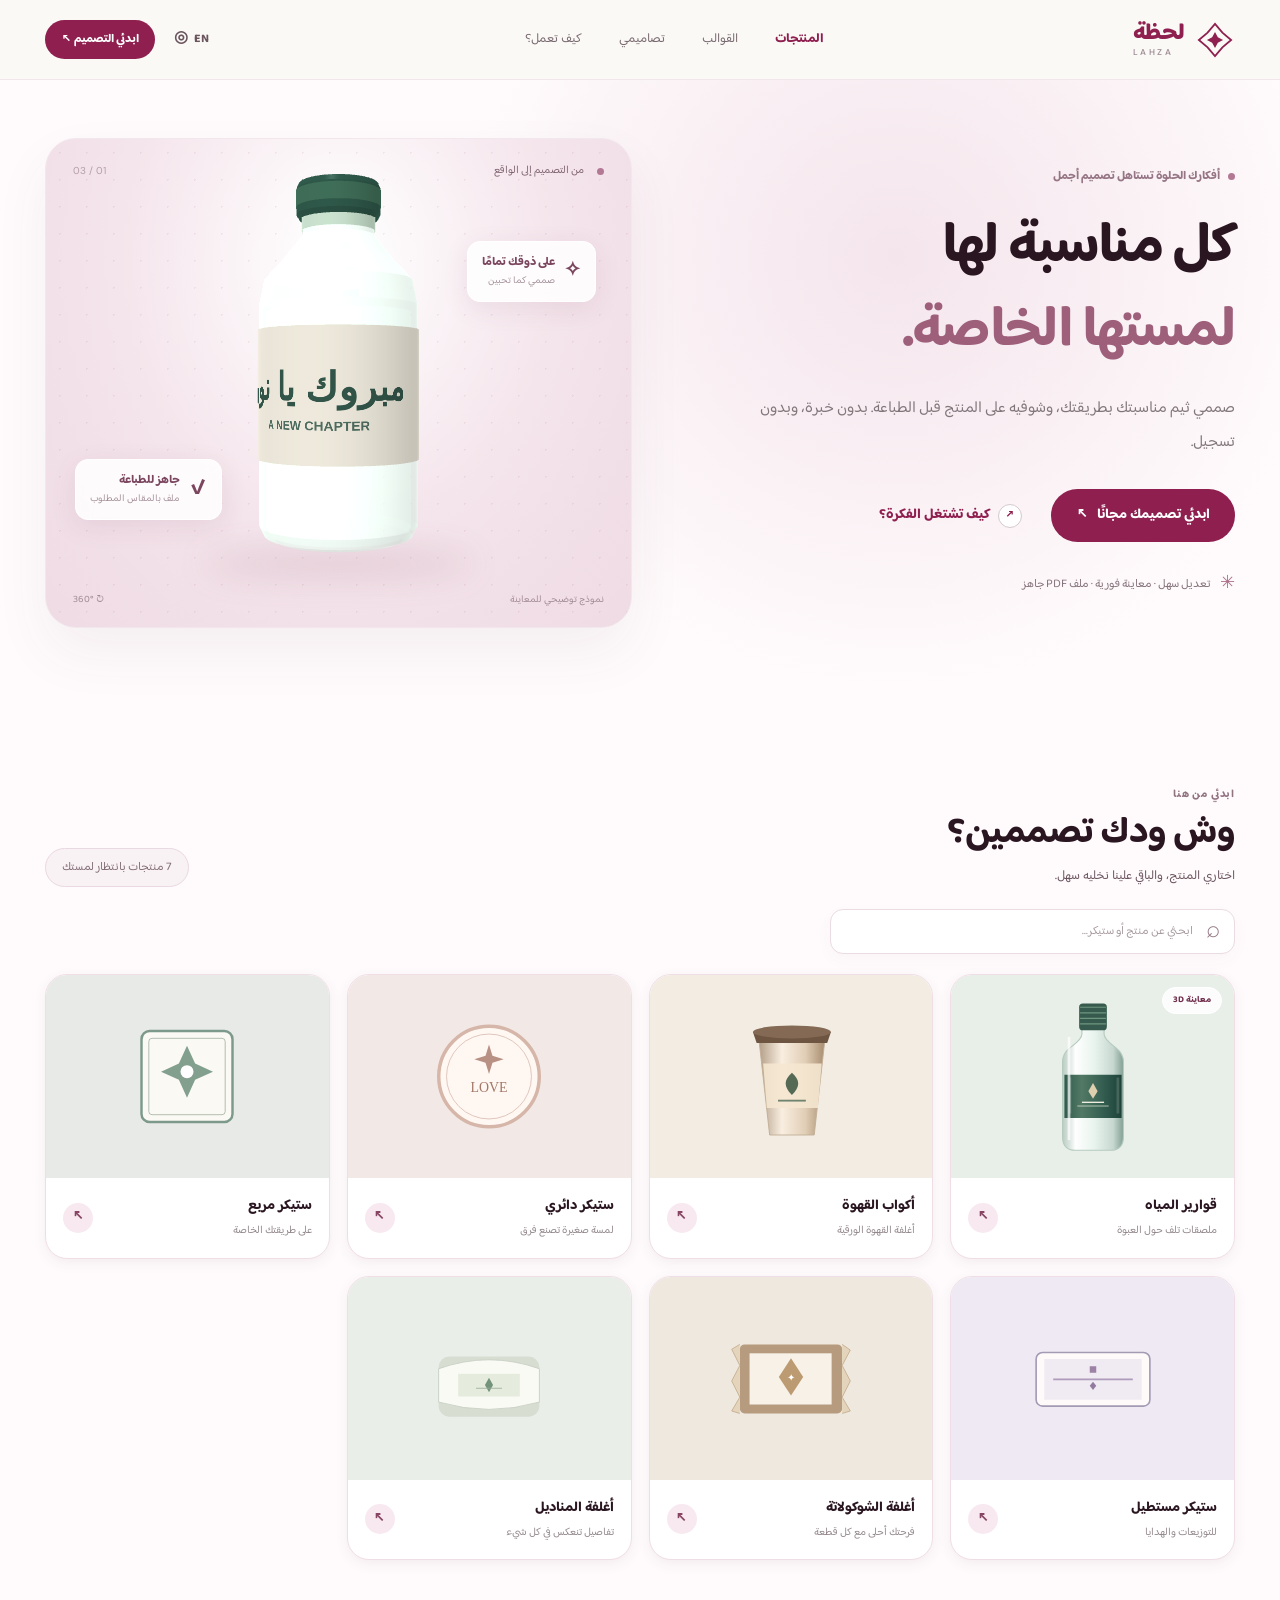
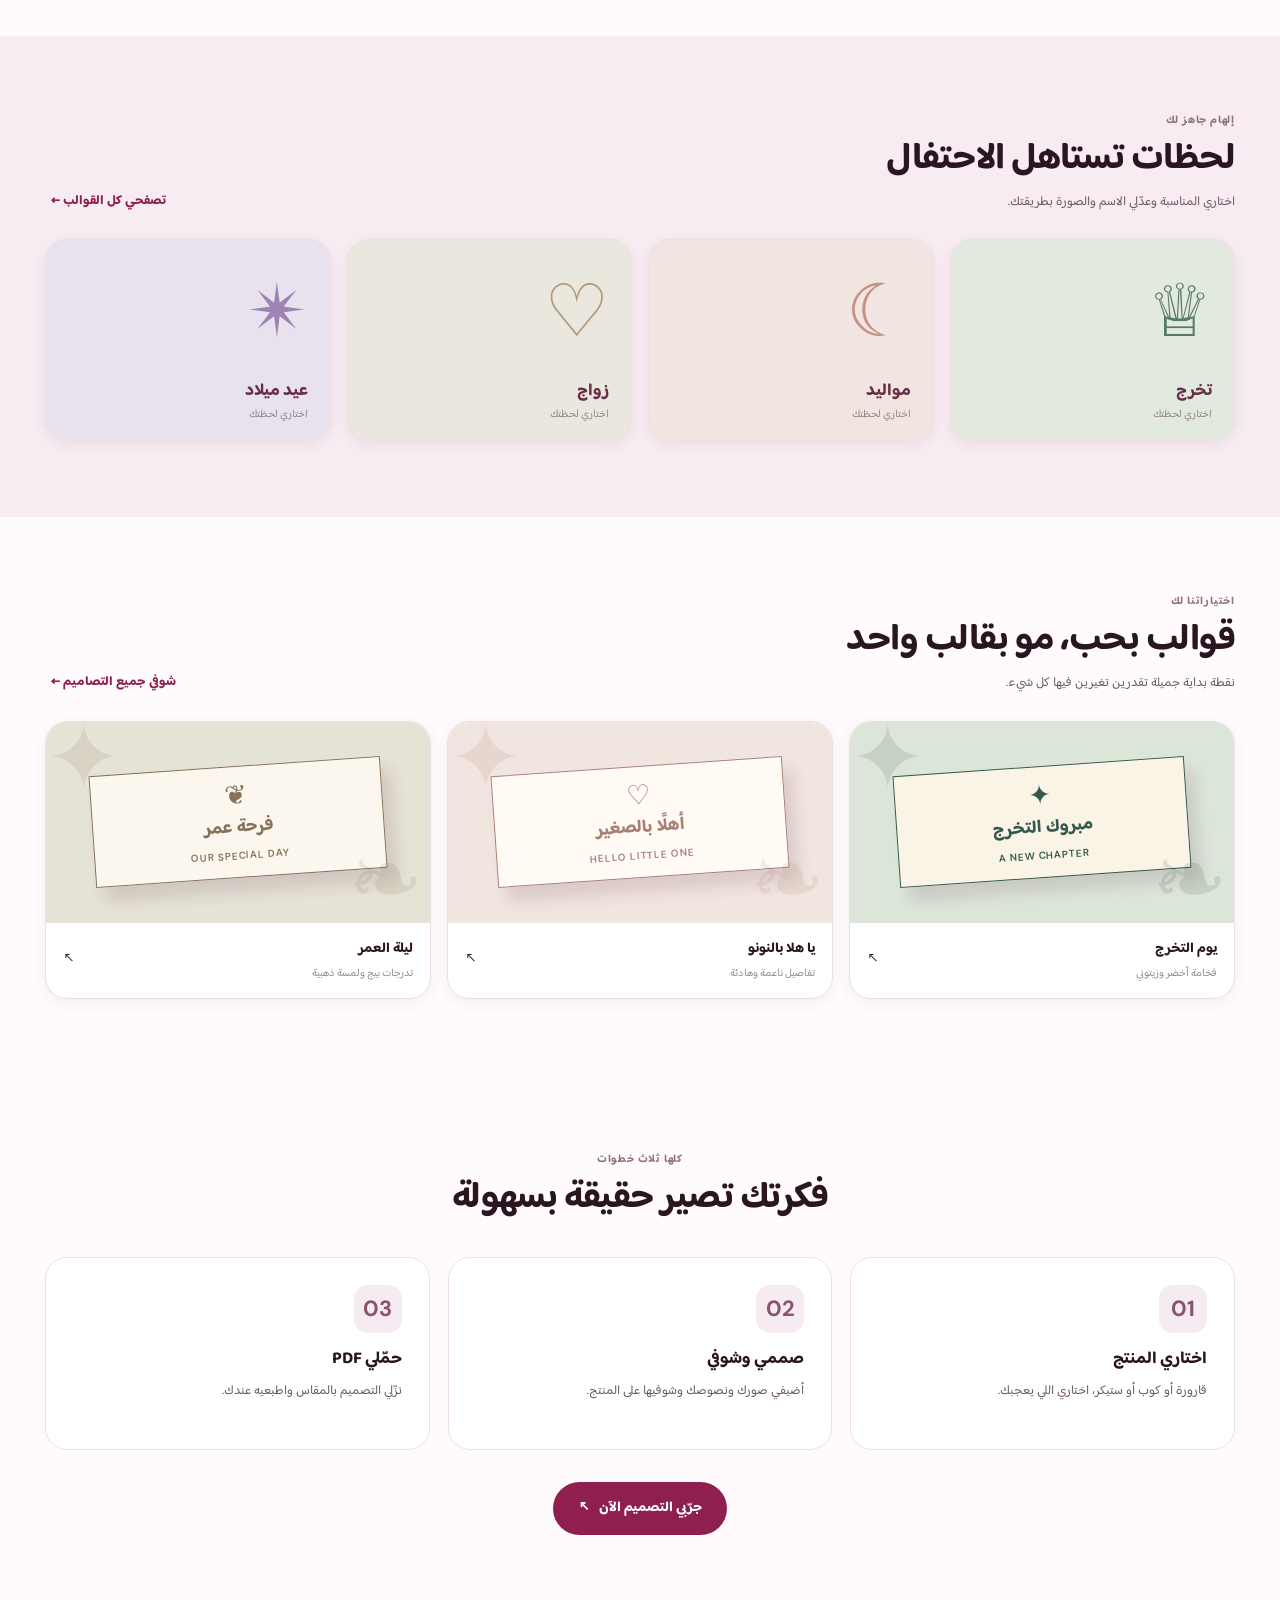
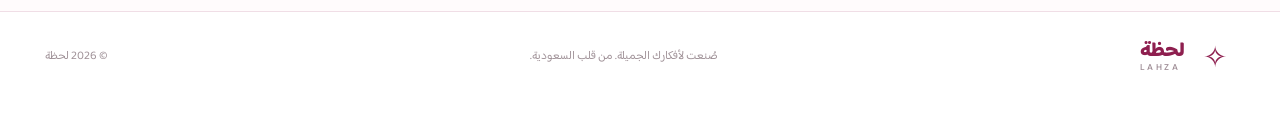
==== studio/index.html @ 0be0fd5c "feat(lahza): rename to لحظة and add the design studio - The sales trial is now named لحظة; choices s" ====
<!DOCTYPE html>
<html dir="rtl" lang="ar"><head><meta charset="utf-8"/><meta content="width=device-width, initial-scale=1, viewport-fit=cover" name="viewport"/><meta content="#FFFBFC" name="theme-color"/><meta content="yes" name="apple-mobile-web-app-capable"/><meta content="default" name="apple-mobile-web-app-status-bar-style"/><meta content="yes" name="mobile-web-app-capable"/><meta content="لحظة — صممي ثيم مناسبتك، شوفيه على المنتج، ووزّعي نسخه على ورق الطباعة." name="description"/><title>استوديو لحظة</title><link href="./favicon.svg" rel="icon" type="image/svg+xml"/><link href="./styles.css" rel="stylesheet"/><link href="./enhancements.css" rel="stylesheet"/><link href="./theme.css" rel="stylesheet"/><link href="./customize.css" rel="stylesheet"/></head><body>
<div aria-live="polite" class="toast" id="toast" role="status"></div>
<div class="site-shell" id="siteShell"><header class="site-header"><div class="container header-inner">
<button class="brand brand-button" data-go="home"><span class="brand-symbol"><svg fill="none" viewbox="0 0 40 40"><path d="M20 3 27.8 12.2 37 20l-9.2 7.8L20 37l-7.8-9.2L3 20l9.2-7.8L20 3Z" stroke="currentColor" stroke-width="1.9"></path><path d="M20 11.5 23 17 28.5 20 23 23 20 28.5 17 23 11.5 20 17 17 20 11.5Z" fill="currentColor"></path></svg></span><span class="brand-name">لحظة<small>LAHZA</small></span></button>
<nav aria-label="التنقل" class="main-nav"><button class="nav-item active" data-i18n="navProducts" data-scroll="products">المنتجات</button><button class="nav-item" data-i18n="navTemplates" data-scroll="templates">القوالب</button><button class="nav-item" data-go="projects" data-i18n="navProjects">تصاميمي</button><button class="nav-item" data-i18n="navHow" data-scroll="how">كيف تعمل؟</button></nav>
<div class="header-actions"><button class="language-button" id="languageBtn">EN <span class="language-circle">◎</span></button><button class="button button-primary button-sm" data-i18n="startDesign" data-start="water">ابدئي التصميم ↖</button></div></div></header>
<main><section id="homeView"><div class="hero-wrap"><div class="container hero-grid"><div class="hero-copy"><div class="eyebrow"><span class="eyebrow-dot"></span><span data-i18n="heroEyebrow">أفكارك الحلوة تستاهل تصميم أجمل</span></div><h1 data-i18n="heroTitle">كل مناسبة لها<br/><em>لمستها الخاصة.</em></h1><p data-i18n="heroDescription">صممي ثيم مناسبتك بطريقتك، وشوفيه على المنتج قبل الطباعة. بدون خبرة، وبدون تسجيل.</p><div class="hero-actions"><button class="button button-primary button-lg" data-start="water"><span data-i18n="heroCTA">ابدئي تصميمك مجانًا</span> ↖</button><button class="button button-quiet" data-scroll="how"><span class="play-circle">↗</span><span data-i18n="heroSecondary">كيف تشتغل الفكرة؟</span></button></div><div class="hero-trust"><span class="trust-mark">✳</span><span data-i18n="heroTrust">تعديل سهل · معاينة فورية · ملف PDF جاهز</span></div></div><div class="hero-showcase"><div class="hero-showcase-top"><span class="showcase-dot"></span><span data-i18n="heroMockup">من التصميم إلى الواقع</span><span class="showcase-mini">01 / 03</span></div><img alt="قارورة مياه عليها تصميم تخرج" class="hero-fallback" loading="eager" src="./assets/bottle-fallback.svg"/><canvas aria-label="قارورة مياه ثلاثية الأبعاد" height="680" id="heroBottleCanvas" width="620"></canvas><div class="floating-note note-top"><span class="note-icon">✧</span><span data-i18n="heroNote1">على ذوقك تمامًا<small>صممي كما تحبين</small></span></div><div class="floating-note note-bottom"><span class="note-check">✓</span><span data-i18n="heroNote2">جاهز للطباعة<small>ملف بالمقاس المطلوب</small></span></div><div class="hero-showcase-bottom"><span data-i18n="heroPreviewDisclaimer">نموذج توضيحي للمعاينة</span><span>↻ 360°</span></div></div></div></div>
<section class="section container" id="products"><div class="section-heading"><div><div class="section-kicker" data-i18n="sectionProductsKick">ابدئي من هنا</div><h2 data-i18n="sectionProducts">وش ودك تصممين؟</h2><p data-i18n="sectionProductsText">اختاري المنتج، والباقي علينا نخليه سهل.</p></div><span class="section-count" data-i18n="countProducts">7 منتجات بانتظار لمستك</span></div><label class="product-search"><span aria-hidden="true">⌕</span><input aria-label="البحث في المنتجات" autocomplete="off" id="productSearch" placeholder="ابحثي عن منتج أو ستيكر..." type="search"/></label><div class="product-grid" id="productsGrid"></div></section>
<section class="section section-soft"><div class="container"><div class="section-heading"><div><div class="section-kicker" data-i18n="sectionTemplatesKick">إلهام جاهز لك</div><h2 data-i18n="sectionTemplates">لحظات تستاهل الاحتفال</h2><p data-i18n="sectionTemplatesText">اختاري المناسبة وعدّلي الاسم والصورة بطريقتك.</p></div><button class="text-link" data-go="templates" data-i18n="seeTemplates">تصفحي كل القوالب ←</button></div><div class="occasion-grid" id="occasionGrid"></div></div></section>
<section class="section container" id="templates"><div class="section-heading"><div><div class="section-kicker" data-i18n="templatesKicker">اختياراتنا لك</div><h2 data-i18n="templatesHeading">قوالب بحب، مو بقالب واحد</h2><p data-i18n="templatesSub">نقطة بداية جميلة تقدرين تغيرين فيها كل شيء.</p></div><button class="text-link" data-go="templates" data-i18n="allTemplates">شوفي جميع التصاميم ←</button></div><div class="template-grid" id="featuredTemplates"></div></section>
<section class="section how-section" id="how"><div class="container"><div class="section-heading centered"><div><div class="section-kicker" data-i18n="howKick">كلها ثلاث خطوات</div><h2 data-i18n="howTitle">فكرتك تصير حقيقة بسهولة</h2></div></div><div class="steps-grid" id="stepsGrid"><div class="step-card"><div class="step-num">01</div><h3>اختاري المنتج</h3><p>قارورة أو كوب أو ستيكر، اختاري اللي يعجبك.</p></div><div class="step-card"><div class="step-num">02</div><h3>صممي وشوفي</h3><p>أضيفي صورك ونصوصك وشوفيها على المنتج.</p></div><div class="step-card"><div class="step-num">03</div><h3>حمّلي PDF</h3><p>نزّلي التصميم بالمقاس واطبعيه عندك.</p></div></div><div class="how-cta"><button class="button button-primary button-lg" data-start="water"><span data-i18n="tryNow">جرّبي التصميم الآن</span> ↖</button></div></div></section></section>
<section class="container inner-view" hidden="" id="templatesView"><div class="inner-header"><button class="back-link" data-go="home">→ <span data-i18n="goHome">الرئيسية</span></button><div class="section-kicker" data-i18n="templatesKicker">اختياراتنا لك</div><h1 data-i18n="allTemplatesTitle">قوالب لحظة</h1><p data-i18n="allTemplatesDesc">كل قالب قابل للتعديل بالكامل. اختاري اللي يعجبك وابدئي.</p></div><div class="filter-chips" id="templateFilters"></div><div class="template-grid all-templates" id="allTemplatesGrid"></div></section>
<section class="container inner-view" hidden="" id="projectsView"><div class="inner-header"><button class="back-link" data-go="home">→ <span data-i18n="goHome">الرئيسية</span></button><div class="section-kicker" data-i18n="myDesignsKick">مساحتك الإبداعية</div><h1 data-i18n="myDesigns">تصاميمي</h1><p data-i18n="myDesignsDesc">تصاميمك محفوظة على هذا الجهاز فقط. احفظي نسخة لنقلها لجهاز آخر.</p></div><div class="projects-top"><input aria-label="البحث في تصاميمي" class="projects-search" id="projectsSearch" placeholder="ابحثي في تصاميمك..." type="search"/><button class="button button-primary" data-i18n="newDesign" data-start="water">+ تصميم جديد</button><label class="button button-outline file-label"><span data-i18n="importProject">استيراد مشروع JSON</span><input accept="application/json,.json" hidden="" id="importProjectInput" type="file"/></label></div><div class="projects-grid" id="projectsGrid"></div></section></main><nav aria-label="القائمة الرئيسية للجوال" class="mobile-site-nav"><button data-go="home"><span>⌂</span><small data-i18n="navHome">الرئيسية</small></button><button data-scroll="products"><span>▦</span><small data-i18n="navProducts">المنتجات</small></button><button data-go="templates"><span>▧</span><small data-i18n="navTemplates">القوالب</small></button><button data-go="projects"><span>◷</span><small data-i18n="navProjects">تصاميمي</small></button></nav>
<footer class="site-footer"><div class="container footer-inner"><div class="brand footer-brand"><span class="brand-symbol">✧</span><span class="brand-name">لحظة<small>LAHZA</small></span></div><p data-i18n="footerMessage">صُنعت لأفكارك الجميلة. من قلب السعودية.</p><span>© <span id="footerYear">2026</span> لحظة</span></div></footer></div>
<section class="workspace" hidden="" id="workspace"><header class="workspace-header"><div class="workspace-head-main"><button aria-label="العودة" class="icon-button back-editor" id="exitEditor">→</button><span class="mini-brand">✧</span><div class="project-title-group"><input aria-label="اسم التصميم" class="project-title-input" id="projectTitle" maxlength="55" value="تصميم جديد"/><small id="saveState">الحفظ محليًا تلقائيًا</small></div></div><div class="workspace-actions"><button class="button button-ghost header-hide-mobile" id="undoBtn">↶</button><button class="button button-ghost header-hide-mobile" id="redoBtn">↷</button><button class="button button-outline button-sm" data-i18n="save" id="saveProjectBtn">حفظ</button><button class="button button-primary button-sm" id="openPrintBtn"><span data-i18n="downloadPdf">تجهيز الطباعة</span> ↖</button></div></header>
<div class="workspace-layout"><aside class="tool-sidebar"><div class="panel-caption" data-i18n="designTools">أدوات التصميم</div><div class="tool-list" id="desktopTools"><button class="tool-item" data-tool="upload"><span class="tool-icon">▧</span><span data-i18n="addImage">إضافة صورة</span><span class="tool-plus">＋</span></button><button class="tool-item" data-tool="text"><span class="tool-icon font-icon">T</span><span data-i18n="addText">إضافة نص</span><span class="tool-plus">＋</span></button><button class="tool-item" data-tool="sticker"><span class="tool-icon">✳</span><span data-i18n="addSticker">رموز وأشكال</span><span class="tool-plus">＋</span></button><button class="tool-item" data-tool="background"><span class="tool-icon">◐</span><span data-i18n="background">الخلفية</span><span class="tool-plus">⌄</span></button><button class="tool-item" data-tool="layers"><span class="tool-icon">▤</span><span data-i18n="layers">الطبقات</span><span class="tool-plus">⌄</span></button></div><div class="sidebar-divider"></div><div class="panel-caption" data-i18n="productDetails">تفاصيل المنتج</div><div class="product-summary" id="productSummary"></div><button class="button button-outline button-full" data-i18n="changeProduct" id="changeProductBtn">تغيير المنتج أو المقاس</button><button class="button button-outline button-full" id="cloneDesignBtn">▣ نسخ التصميم لمنتجات أخرى</button><div class="tip-card"><span>✦</span><p data-i18n="editorTip">اختاري أي عنصر ثم اسحبيه لتغيير مكانه، أو اضبطي حجمه من لوحة التعديل.</p></div></aside>
<main class="editor-stage"><div class="editor-stage-heading"><div><div class="stage-eyebrow" data-i18n="liveStudio">استوديو التصميم المباشر</div><h2 id="stageTitle">قارورة مياه</h2></div><div class="editor-undo-mobile"><button aria-label="تراجع" class="icon-button" id="undoMobile">↶</button><button aria-label="إعادة" class="icon-button" id="redoMobile">↷</button></div><span class="size-chip" id="sizeChip">190 × 50 مم</span></div><div class="view-tabs" role="tablist"><button class="view-tab active" data-view="3d" id="show3DBtn"><span>◈</span><span data-i18n="onProduct">على المنتج</span><small>3D</small></button><button class="view-tab" data-view="flat" id="showFlatBtn"><span>▣</span><span data-i18n="flatDesign">التصميم المسطح</span></button></div><div aria-label="أدلة الرسم والمقاس" class="studio-controls" role="group"><div class="studio-controls-group"><button aria-pressed="true" class="studio-chip active" data-guide="safe">▧ <span data-i18n="safeZone">هامش الأمان</span></button><button aria-pressed="true" class="studio-chip active" data-guide="center">⌖ <span data-i18n="centerGuides">خط المنتصف</span></button><button aria-pressed="true" class="studio-chip active" data-guide="snap">✣ <span data-i18n="snapGuides">محاذاة ذكية</span></button></div><div class="studio-controls-group"><button class="studio-chip size-chip-btn" id="sizeSettingsBtn">↔ <span data-i18n="setPrintSize">ضبط المقاس</span></button><button aria-label="تكبير مساحة التصميم" aria-pressed="false" class="studio-chip" id="focusModeBtn">⛶ <span data-i18n="focus">تكبير</span></button><button class="studio-chip" id="helpBtn" title="دليل الاستوديو">؟ <span data-i18n="help">مساعدة</span></button></div></div>
<div class="preview-frame" id="previewFrame"><canvas aria-label="معاينة ثلاثية الأبعاد" id="bottleCanvas"></canvas><canvas aria-label="لوحة التصميم" hidden="" id="flatCanvas"></canvas><div class="preview-watermark">LAHZA STUDIO</div><div class="stage-controls" id="stageControls"><div class="control-cluster" id="rotationControls"><button class="icon-button control-btn" id="rotateLeft">↶</button><button class="icon-button control-btn" id="rotateRight">↷</button><button class="icon-button control-btn" id="zoomOut">−</button><button class="icon-button control-btn" id="zoomIn">＋</button></div><div class="interaction-toggle" id="interactionToggle"><button class="mode-btn active" id="editOnBottle"><span data-i18n="moveDesign">حرّكي التصميم</span></button><button class="mode-btn" id="spinBottle"><span data-i18n="spinProduct" id="spinLabel">لفّي المنتج</span></button></div></div></div><div aria-label="اختصارات العنصر المحدد" class="selection-quickbar" hidden="" id="selectionQuickbar"><div class="selection-info"><span class="selection-pip">✓</span><strong id="selectedItemLabel">عنصر محدد</strong></div><button id="editSelectedBtn" type="button">✎ تعديل</button><button id="duplicateSelectedBtn" type="button">⧉ نسخ</button><button aria-label="حذف العنصر" class="selection-delete" id="deleteSelectedBtn" type="button">⌫</button></div><div class="preview-bottom"><span class="status-indicator"><span class="status-dot"></span><span id="previewHint">المعاينة تتحدث مع كل تعديل</span></span><button class="text-link" id="downloadMockupBtn">↓ <span data-i18n="downloadMockup">تنزيل صورة المنتج</span></button></div><div class="spec-warning" id="printWarning">ⓘ هذه مقاسات تجريبية وليست مقاسات رسمية للعبوة. تأكدي من المقاس بعينة قبل الطباعة.</div><button class="button button-outline button-full mobile-clone-cta" id="cloneDesignMobile" type="button">▣ نسخ التصميم لمنتجات أخرى</button></main>
<aside class="property-panel" id="propertyPanel"><div class="panel-top"><h3 data-i18n="editPanel">تعديل التصميم</h3><button class="icon-button close-props" id="closeProperties">×</button></div><div class="property-scroll" id="propertiesContent"></div></aside></div>
<nav aria-label="أدوات التصميم" class="mobile-editor-tools"><button data-tool="upload"><span>▧</span><small data-i18n="photo">صورة</small></button><button data-tool="text"><span>T</span><small data-i18n="text">نص</small></button><button data-tool="sticker"><span>✳</span><small data-i18n="stickers">رموز</small></button><button data-tool="background"><span>◐</span><small data-i18n="color">لون</small></button><button data-tool="layers"><span>▤</span><small data-i18n="layers">الطبقات</small></button><button data-tool="settings"><span>⚙</span><small data-i18n="edit">تعديل</small></button></nav></section>
<div class="modal-backdrop" hidden="" id="modalBackdrop"><div aria-modal="true" class="modal" id="modal" role="dialog"><button aria-label="إغلاق" class="modal-close icon-button" id="closeModal">×</button><div id="modalContent"></div></div></div><input accept="image/*,.heic,.heif" hidden="" id="imageInput" multiple="" type="file"/><script defer="" src="./app.js"></script><script defer="" src="./customize.js"></script></body></html>
---- studio/styles.css ----
@import url('https://fonts.googleapis.com/css2?family=IBM+Plex+Sans+Arabic:wght@400;500;600;700&family=DM+Sans:wght@400;500;600;700&display=swap');
:root{--green:#521b34;--green2:#6a2a47;--ink:#282526;--muted:#80777b;--bg:#faf9f6;--cream:#f4f3ee;--line:#e9e2e5;--gold:#d8c8ab;--shadow:0 18px 55px rgba(82,27,52,.075);--font:'IBM Plex Sans Arabic',Tahoma,Arial,sans-serif}
*{box-sizing:border-box}html{scroll-behavior:smooth}body{margin:0;background:var(--bg);color:var(--ink);font-family:var(--font);font-size:14px;line-height:1.65;overflow-x:hidden}body.editor-open{overflow-x:hidden}button,input,textarea,select{font:inherit}button{cursor:pointer}button:disabled{opacity:.5;cursor:not-allowed}input,textarea,select{color:var(--ink)}a{color:inherit}button:focus-visible,input:focus-visible,textarea:focus-visible,select:focus-visible{outline:3px solid #e0b1c6;outline-offset:2px}[hidden]{display:none!important}canvas{display:block}svg{max-width:100%}.container{width:min(1190px,calc(100% - 56px));margin-inline:auto}.site-shell{min-height:100vh}.section{padding:76px 0}.section-soft{background:#f6ecf1}.section-kicker,.stage-eyebrow,.panel-caption,.modal-kicker{font-size:11px;font-weight:700;letter-spacing:.8px;color:#917380}.section-heading{display:flex;align-items:end;justify-content:space-between;gap:20px;margin-bottom:26px}.section-heading h2{font-size:clamp(26px,3vw,37px);line-height:1.4;margin:4px 0 6px;font-weight:700;letter-spacing:-.5px}.section-heading p{color:var(--muted);font-size:13px;margin:0}.section-count{border:1px solid #e9d9e0;color:#826d76;background:#f9f2f5;border-radius:40px;padding:9px 16px;font-size:12px;white-space:nowrap}.centered{justify-content:center;text-align:center}
.button{border:1px solid transparent;display:inline-flex;align-items:center;justify-content:center;gap:8px;padding:11px 19px;border-radius:13px;font-weight:700;line-height:1.5;white-space:nowrap;transition:transform .18s,background .18s,border-color .18s;min-height:43px}.button:hover:not(:disabled){transform:translateY(-2px)}.button-primary{background:var(--green);color:white}.button-primary:hover:not(:disabled){background:#430d25}.button-outline{background:#fff;border-color:#e4dbdf;color:var(--green)}.button-outline:hover{border-color:#b098a3}.button-ghost{background:transparent;color:#69535d}.button-quiet{background:transparent;color:var(--green)}.button-sm{padding:9px 15px;min-height:39px;font-size:12px}.button-lg{padding:15px 24px;min-height:53px}.button-full{width:100%}.icon-button{display:inline-grid;place-items:center;border:1px solid var(--line);border-radius:12px;width:39px;height:39px;background:white;color:var(--green);font-weight:700}.text-link,.back-link,.modal-link{background:none;border:0;color:var(--green);font-size:13px;font-weight:700;text-align:start}.text-link:hover,.back-link:hover{text-decoration:underline}
.site-header{height:80px;position:sticky;z-index:18;top:0;background:rgba(250,249,246,.94);backdrop-filter:blur(14px);border-bottom:1px solid #f0e6eb}.header-inner{height:100%;display:flex;align-items:center;justify-content:space-between;gap:24px}.brand{display:flex;align-items:center;gap:10px;color:var(--green)}.brand-button{border:0;background:none;text-align:start;padding:0;white-space:nowrap}.brand-symbol{display:grid;place-items:center;width:40px;height:40px;color:var(--green)}.brand-symbol svg{width:38px;height:38px}.brand-name{font-weight:700;font-size:23px;line-height:1.15}.brand-name small{display:block;font-size:8.5px;font-weight:600;letter-spacing:1.2px;color:#a29199;font-family:'DM Sans',Arial,sans-serif;direction:ltr}.main-nav{display:flex;align-items:center;gap:31px}.nav-item{padding:10px 3px;border:0;background:transparent;color:#77696f;font-size:13px}.nav-item:hover,.nav-item.active{color:var(--green);font-weight:700}.header-actions{display:flex;align-items:center;gap:13px}.language-button{background:none;border:0;color:#6b565f;font-weight:700;font-size:12px;white-space:nowrap}.language-circle{font-size:16px;margin-inline-start:4px}
.hero-wrap{padding:48px 0 72px;background:radial-gradient(circle at 70% 28%,#f4e5ec 0,transparent 44%),var(--bg)}.hero-grid{display:grid;grid-template-columns:1fr 1.07fr;align-items:center;gap:55px;min-height:510px}.hero-copy{max-width:560px}.eyebrow{display:inline-flex;align-items:center;gap:8px;color:#967584;font-size:12px;font-weight:700}.eyebrow-dot,.showcase-dot{width:7px;height:7px;background:#b37893;border-radius:50%;display:inline-block}.hero-copy h1{margin:18px 0;font-size:clamp(43px,4.5vw,68px);font-weight:700;line-height:1.45;letter-spacing:-1.7px}.hero-copy h1 em{font-style:normal;color:#9e5f7b}.hero-copy p{color:#81777b;font-size:16px;line-height:2.1;max-width:520px;margin:0}.hero-actions{display:flex;align-items:center;gap:9px;flex-wrap:wrap;margin-top:30px}.play-circle{display:inline-grid;place-items:center;border:1px solid #d5c9ce;background:#fff;border-radius:50%;width:24px;height:24px;font-size:11px}.hero-trust{margin-top:28px;display:flex;align-items:center;gap:9px;font-size:12px;color:#84717a}.trust-mark{color:#ac6d89;font-size:18px}.hero-showcase{position:relative;height:490px;max-width:595px;width:100%;margin-inline:auto;border-radius:31px;overflow:hidden;background:radial-gradient(ellipse at 50% 25%,#fff 3%,#f4e4eb 54%,#efdbe4 100%);border:1px solid #f2e7ec;box-shadow:0 25px 55px #57283d10}.hero-showcase:before{content:'';position:absolute;inset:0;background-image:radial-gradient(#a364801b 1px,transparent 1px);background-size:27px 27px;pointer-events:none}.hero-showcase:after{content:'';position:absolute;left:27%;bottom:51px;width:46%;height:25px;border-radius:50%;background:#834a642a;filter:blur(16px);pointer-events:none}.hero-showcase-top,.hero-showcase-bottom{position:absolute;z-index:2;left:27px;right:27px;display:flex;align-items:center;justify-content:space-between;gap:7px;color:#7f6470;font-size:11px}.hero-showcase-top{top:23px}.hero-showcase-top span:first-child{margin-inline-end:6px}.hero-showcase-top span:nth-child(2){flex:1}.showcase-mini{font-family:'DM Sans',sans-serif;font-size:10px;color:#b39ea7}.hero-showcase-bottom{bottom:19px;font-size:10px;color:#a08a94}.hero-showcase canvas{width:100%;height:100%;position:relative;z-index:1;touch-action:pan-y}.floating-note{position:absolute;z-index:3;background:#ffffffd9;border:1px solid #fff;padding:11px 14px;border-radius:13px;display:flex;align-items:center;gap:9px;box-shadow:0 7px 27px #723a5318;backdrop-filter:blur(10px);font-size:12px;font-weight:700;color:#7b465e;pointer-events:none}.floating-note small{display:block;font-size:10px;color:#a49099;font-weight:400}.note-top{top:21%;right:6%}.note-bottom{bottom:22%;left:5%}.note-icon,.note-check{font-size:20px}
.product-grid{display:grid;grid-template-columns:repeat(4,minmax(0,1fr));gap:17px}.product-card,.template-card,.occasion-card,.project-card{background:white;border:1px solid var(--line);border-radius:21px;overflow:hidden;text-align:start;color:var(--ink);transition:transform .2s,box-shadow .2s,border-color .2s;box-shadow:0 4px 14px #45142a10}.product-card,.template-card,.occasion-card{padding:0}.product-card:hover,.template-card:hover,.occasion-card:hover{transform:translateY(-4px);box-shadow:var(--shadow);border-color:#d4b8c5}.product-visual{height:203px;background:var(--product-bg,#f5e6ed);display:flex;align-items:center;justify-content:center;position:relative}.product-visual svg{width:130px;height:165px;max-width:80%}.product-visual svg[height]{height:155px}.product-badge{position:absolute;top:12px;right:12px;font-size:9px;font-weight:700;border-radius:25px;color:#712d4c;background:#ffffffd9;border:1px solid white;padding:5px 10px}.product-card-content{display:flex;align-items:center;justify-content:space-between;gap:7px;padding:17px}.product-card-content strong,.template-info strong{display:block;font-weight:700;font-size:14px}.product-card-content small,.template-info small{display:block;font-size:11px;color:#93888d;margin-top:4px}.product-arr{border-radius:50%;background:#f8e9f0;color:#864663;font-weight:700;width:30px;height:30px;display:grid;place-items:center;flex-shrink:0}.occasion-grid{display:grid;grid-template-columns:repeat(4,minmax(0,1fr));gap:16px}.occasion-card{background:var(--occ-bg,#f1e1e8);height:202px;padding:16px 22px;display:flex;flex-direction:column;justify-content:flex-end}.occasion-card strong{font-size:17px;color:#663048}.occasion-card small{color:#93828a;font-size:11px}.occasion-art{height:110px;margin-bottom:auto;display:flex;align-items:center;justify-content:center;color:var(--occ-fg,#a36380)}.occ-mark{font-family:Georgia,serif;font-size:73px;font-weight:400;line-height:1}.template-grid{display:grid;grid-template-columns:repeat(3,minmax(0,1fr));gap:16px}.template-preview{height:201px;position:relative;display:flex;align-items:center;justify-content:center;overflow:hidden;background:var(--tpl-bg,#eee9e0)}.template-preview:before,.template-preview:after{content:'✦';position:absolute;opacity:.14;color:var(--tpl-accent,#6c3d52);font-size:90px;left:0;top:-27px}.template-preview:after{content:'❧';top:auto;bottom:-42px;right:7px;left:auto}.template-label{width:76%;height:112px;border:1px solid var(--tpl-accent,#7b616d);display:flex;flex-direction:column;gap:5px;align-items:center;justify-content:center;transform:rotate(-4deg);background:var(--tpl-paper,#fff9ed);color:var(--tpl-accent,#521b34);box-shadow:9px 14px 15px #592d4124}.tpl-symbol{font-family:Georgia,serif;font-size:27px;line-height:1}.template-label strong{font-size:18px;text-align:center}.template-label small{font:600 10px 'DM Sans',Arial,sans-serif;letter-spacing:1px}.template-info{padding:15px 17px;display:flex;justify-content:space-between;gap:9px;align-items:center}.steps-grid{display:grid;grid-template-columns:repeat(3,1fr);gap:18px}.step-card{background:white;border-radius:22px;border:1px solid var(--line);padding:27px;min-height:193px}.step-num{font:700 22px 'DM Sans',sans-serif;display:inline-grid;place-items:center;width:48px;height:48px;border-radius:14px;background:#f5ebf0;color:#8a546c;margin-bottom:13px}.step-card h3{margin:0 0 7px;font-size:17px}.step-card p{color:var(--muted);font-size:13px;margin:0}.how-cta{display:flex;justify-content:center;margin-top:32px}.site-footer{border-top:1px solid var(--line);padding:23px 0 34px;background:white}.footer-inner{display:flex;align-items:center;justify-content:space-between;gap:15px;color:#a09298;font-size:12px}.footer-brand .brand-symbol{font-size:29px}.footer-brand .brand-name{font-size:20px}
.inner-view{min-height:calc(100vh - 192px);padding-top:42px;padding-bottom:80px}.inner-header{margin-bottom:27px}.inner-header h1{font-size:38px;margin:4px 0}.inner-header p{color:var(--muted);margin:0}.back-link{display:inline-flex;margin-bottom:28px}.filter-chips{display:flex;gap:9px;flex-wrap:wrap;margin-bottom:25px}.filter-chip{border-radius:30px;padding:10px 19px;background:white;color:#817379;border:1px solid var(--line);font-size:13px}.filter-chip.active{background:var(--green);color:white;border-color:var(--green)}.projects-top{display:flex;gap:13px;flex-wrap:wrap;margin-bottom:30px}.projects-grid{display:grid;grid-template-columns:repeat(3,minmax(0,1fr));gap:17px}.project-card{min-width:0}.project-art{height:175px;padding:21px;background:#f1e5ea;display:grid;place-items:center}.project-art-preview{width:90%;min-height:88px;border-radius:10px;display:grid;place-items:center;box-shadow:0 10px 19px #3a202c1b}.project-body{padding:17px}.project-body h3{margin:0 0 5px;font-size:15px}.project-body small{display:block;color:#a09298;margin-bottom:12px}.project-actions{display:flex;gap:6px;flex-wrap:wrap}.project-actions button{background:#f9f2f5;border:1px solid #ebd7e0;border-radius:8px;color:var(--green);padding:7px 9px;font-size:10px}.empty-state{grid-column:1/-1;text-align:center;background:#fff;border:1px dashed #e1c7d3;border-radius:22px;padding:58px 20px}.empty-icon{font-size:38px;color:#a1818f}.empty-state h3{font-size:19px;margin:10px 0 4px}.empty-state p{font-size:12px;color:var(--muted);margin-bottom:22px}
.workspace{min-height:100dvh;background:#f8eff3}.workspace-header{height:76px;background:white;border-bottom:1px solid #e9e2e5;padding:0 24px;display:flex;align-items:center;justify-content:space-between;gap:14px;position:sticky;top:0;z-index:25}.workspace-head-main{display:flex;align-items:center;gap:11px;min-width:0}.mini-brand{font-size:25px;color:#957282}.project-title-group{min-width:0}.project-title-input{border:0;background:transparent;outline:none!important;font-size:15px;font-weight:700;max-width:250px;width:100%}.project-title-group small{display:block;font-size:10px;color:#977d89}.workspace-actions{display:flex;gap:7px;align-items:center}.workspace-layout{display:grid;grid-template-columns:245px minmax(0,1fr) 290px;min-height:calc(100dvh - 76px);gap:0;direction:rtl}.tool-sidebar,.property-panel{background:white;padding:25px 19px;border-inline-end:1px solid var(--line);min-width:0}.property-panel{border-inline-start:1px solid var(--line);border-inline-end:0}.panel-caption{margin-bottom:15px}.tool-list{display:grid;gap:8px}.tool-item{min-height:48px;display:flex;align-items:center;gap:10px;background:#fcf7f9;border:1px solid #f0e6eb;border-radius:13px;padding:9px 11px;text-align:start;color:#552b3e;font-size:12px;font-weight:700}.tool-item:hover{border-color:#d5b9c6;background:#f8edf2}.tool-icon{border-radius:10px;background:#f4e5ec;display:grid;place-items:center;width:31px;height:31px;font-size:18px;color:#854a65}.tool-plus{margin-inline-start:auto;color:#a08792}.sidebar-divider{height:1px;background:var(--line);margin:25px 0}.product-summary{display:flex;align-items:center;gap:10px;margin-bottom:17px}.summary-icon{flex-shrink:0;width:61px;height:78px;border-radius:10px;background:#f3e4eb;display:grid;place-items:center}.summary-icon svg{height:68px}.summary-info{min-width:0}.summary-info strong{font-size:13px;display:block}.summary-info small{display:block;font-size:10px;color:#908288;line-height:1.8}.tip-card{border-radius:14px;background:#f9eff4;margin-top:23px;padding:14px;display:flex;align-items:flex-start;gap:8px;color:#917682;font-size:12px;line-height:1.9}.tip-card p{margin:0}.editor-stage{padding:21px 28px 28px;min-width:0;max-width:1100px;width:100%;margin:0 auto}.editor-stage-heading{display:flex;justify-content:space-between;align-items:center;gap:12px;margin-bottom:17px}.editor-stage-heading h2{font-size:21px;margin:3px 0}.size-chip{margin-inline-start:auto;font:600 11px 'DM Sans',Arial,sans-serif;color:#917883;background:#fff;border:1px solid #e9e2e5;padding:8px 10px;border-radius:20px;white-space:nowrap}.editor-undo-mobile{display:none;gap:7px}.view-tabs{display:flex;gap:8px;margin-bottom:13px;align-items:center}.view-tab{background:#fff;border:1px solid #eddde4;border-radius:11px;padding:9px 16px;color:#806c75;font-size:12px;font-weight:700;display:flex;align-items:center;justify-content:center;gap:6px;min-height:40px}.view-tab.active{background:#f1e1e8;border-color:#cea7b8;color:var(--green)}.view-tab small{font:700 10px 'DM Sans',Arial,sans-serif}.preview-frame{height:min(60vh,570px);min-height:370px;position:relative;display:flex;align-items:center;justify-content:center;border-radius:22px;overflow:hidden;border:1px solid #eadae1;background:radial-gradient(ellipse at 50% 33%,#fff 2%,#f4e9ee 57%,#ecd7e0 100%)}.preview-frame:before{position:absolute;content:'';inset:0;background-image:radial-gradient(#c291a72a .8px,transparent .8px);background-size:23px 23px;pointer-events:none}.preview-frame canvas{position:absolute;inset:0;width:100%;height:100%;touch-action:none}.preview-watermark{position:absolute;top:16px;left:20px;font:600 10px 'DM Sans',Arial,sans-serif;color:#c0adb6;letter-spacing:1px;pointer-events:none}.stage-controls{position:absolute;inset:0;pointer-events:none}.control-cluster{position:absolute;inset-inline-end:15px;bottom:15px;display:flex;gap:6px;pointer-events:auto}.control-btn{width:35px;height:35px;border-color:#e9d5de}.interaction-toggle{position:absolute;inset-inline-start:15px;bottom:15px;display:flex;gap:3px;padding:4px;border-radius:12px;background:#fffdf2e8;box-shadow:0 4px 17px #43192c0e;pointer-events:auto}.mode-btn{border:none;background:transparent;border-radius:9px;padding:8px 12px;color:#816b75;font-size:11px;font-weight:700}.mode-btn.active{background:var(--green);color:#fff}.preview-bottom{display:flex;justify-content:space-between;align-items:center;gap:13px;margin-top:10px}.status-indicator{display:flex;align-items:center;gap:7px;color:#917883;font-size:11px}.status-dot{width:6px;height:6px;border-radius:50%;background:#b35780}.spec-warning{padding:13px 15px;margin-top:13px;font-size:11px;line-height:1.8;background:#fcf7e8;border:1px solid #f0e5c7;color:#9a794a;border-radius:13px}.panel-top{display:flex;align-items:center;justify-content:space-between;margin-bottom:19px}.panel-top h3{font-size:16px;margin:0}.close-props{display:none}.property-scroll{display:grid;gap:17px}.prop-group{border-bottom:1px solid #ece6e9;padding-bottom:17px}.prop-group:last-child{border:0}.prop-label{display:block;color:#705360;font-size:12px;font-weight:700;margin-bottom:10px}.prop-input,.prop-textarea{border-radius:11px;border:1px solid #ebdae2;background:#fdf8fa;padding:10px 12px;width:100%;font-size:12px;min-height:40px}.prop-textarea{resize:vertical;min-height:92px}.prop-row{display:flex;align-items:center;gap:9px}.prop-row>*{min-width:0}.prop-value{color:#8b6e7b;font-size:11px;white-space:nowrap}.prop-slider{width:100%;accent-color:var(--green)}.swatch-row{display:flex;gap:6px;flex-wrap:wrap}.swatch{width:28px;height:28px;border-radius:50%;border:2px solid #fff;box-shadow:0 0 0 1px #e7dfe3}.swatch.active{box-shadow:0 0 0 2px #893e60}.color-picker-row{display:flex;align-items:center;gap:8px}.color-picker-row input[type=color]{height:38px;width:45px;border:1px solid var(--line);border-radius:8px;background:white}.layer-list{display:grid;gap:6px}.layer-item{display:flex;align-items:center;gap:9px;text-align:start;background:#fdf7fa;border:1px solid #ede1e6;border-radius:10px;padding:10px;font-size:12px;color:#6f4055}.layer-item.active{background:#f6e6ed;border-color:#c494aa}.layer-item small{margin-inline-start:auto;color:#9c818d}.prop-action{padding:10px 12px;color:var(--green);border:1px solid #ebdce3;background:#fff;border-radius:10px;font-size:12px;font-weight:700}.prop-action.danger{color:#a4524a}.prop-empty{display:grid;justify-items:center;text-align:center;padding:45px 8px;color:#9b8991;font-size:12px}.prop-empty-icon{font-size:33px}.small-explain{font-size:11px;color:#978a90;line-height:1.8}.mobile-editor-tools{display:none}
.modal-backdrop{position:fixed;inset:0;z-index:60;background:rgba(47,21,33,.50);backdrop-filter:blur(4px);display:flex;align-items:center;justify-content:center;padding:20px}.modal{position:relative;width:min(750px,100%);max-height:min(90dvh,890px);overflow-y:auto;overscroll-behavior:contain;border-radius:24px;background:#fff;padding:30px 32px;box-shadow:0 30px 95px #2a141e50}.modal-close{position:sticky;top:0;float:left;z-index:3;margin-top:-14px;margin-left:-12px}.modal-step{direction:ltr;text-align:start;font:700 10px 'DM Sans',Arial,sans-serif;color:#b4a6ac;letter-spacing:1.8px;margin-bottom:12px}.wizard-progress{display:flex;gap:5px;margin-bottom:20px}.wizard-progress span{height:4px;flex:1;border-radius:12px;background:#f0ebed}.wizard-progress .done{background:#ae6887}.modal-kicker{margin:9px 0}.modal h2{font-size:26px;line-height:1.4;margin:4px 0 8px;color:var(--green)}.modal-sub{font-size:13px;color:#8c7b83;margin:0 0 22px}.modal-option-grid{display:grid;grid-template-columns:repeat(4,minmax(0,1fr));gap:10px}.modal-option{display:flex;align-items:center;justify-content:center;flex-direction:column;gap:8px;min-height:120px;border:1.5px solid #ebdce3;border-radius:15px;background:#fdf8fa;padding:12px 8px;color:var(--ink);text-align:center;transition:.2s}.modal-option.selected,.picker-tpl.selected{border-color:#9a436a;background:#f9edf2;box-shadow:inset 0 0 0 1px #9a436a}.modal-option strong{font-size:12px;font-weight:700}.modal-option small{font-size:10px;color:#96848c}.modal-option-illustration{height:68px;display:grid;place-items:center}.modal-option-illustration svg{height:67px;width:85px}.modal-label{margin:21px 0 9px;font-weight:700;font-size:12px;color:#713c54}.modal-note{background:#fbf6e9;border:1px solid #f1e7cc;color:#9b7b49;border-radius:12px;padding:12px 14px;margin:18px 0 4px;font-size:11px;line-height:1.9}.modal-bottom{display:flex;align-items:center;justify-content:space-between;gap:12px;margin-top:28px;padding-top:20px;border-top:1px solid #f0ecee}.template-picker-grid{display:grid;grid-template-columns:repeat(3,minmax(0,1fr));gap:10px}.picker-tpl{background:#fff;border:1.5px solid #ede1e6;border-radius:14px;padding:7px 7px 14px;text-align:center;overflow:hidden}.picker-tpl .template-preview{height:103px;border-radius:8px;margin-bottom:8px}.picker-tpl .template-label{width:81%;height:65px;gap:0}.picker-tpl .tpl-symbol{font-size:16px}.picker-tpl .template-label strong{font-size:9px}.picker-tpl .template-label small{font-size:6px}.picker-tpl>strong{display:block;font-size:11px;color:#6b525d}.print-section{padding:13px 0 4px}.print-section h3{font-size:13px;margin-bottom:13px}.print-mode-row{display:grid;grid-template-columns:1fr 1fr;gap:9px}.print-mode{display:flex;flex-direction:column;align-items:flex-start;gap:3px;text-align:start;border:1px solid #ebdbe2;background:#fdf7fa;border-radius:12px;padding:14px;color:#5a454e}.print-mode.selected{background:#f9e9f0;border-color:#ae6988}.print-mode strong{font-size:12px}.print-mode small{color:#95838b;font:10px 'DM Sans',Arial,sans-serif}.print-row{display:grid;grid-template-columns:2fr 1fr;gap:11px}.print-label{font-size:11px;color:#806973;display:grid;gap:7px}.print-label select,.print-label input{border:1px solid #ebdce3;padding:10px;background:white;border-radius:9px;font-size:12px;max-width:100%;min-width:0}.print-preview{background:#f6f0f3;min-height:180px;margin-top:17px;border-radius:14px;padding:14px;display:grid;place-items:center}.print-sheet{box-shadow:0 6px 19px #522e3e2a;background:white;border:1px solid #e2dcdf;padding:9px;display:grid;place-items:center}.sheet-tiles{width:100%;height:100%;display:grid}.sheet-tile{border:1px solid #bfb1b7}.print-stats{display:flex;justify-content:space-between;gap:12px;color:#917984;font-size:11px;margin:10px 0 3px}.toast{position:fixed;bottom:23px;left:50%;transform:translate(-50%,100px);opacity:0;z-index:100;background:#521933;color:#fff;padding:12px 19px;border-radius:13px;font-size:12px;font-weight:600;box-shadow:0 15px 30px #4c263740;pointer-events:none;transition:opacity .24s,transform .24s;max-width:calc(100% - 32px);text-align:center}.toast.visible{opacity:1;transform:translate(-50%,0)}.toast.error{background:#ae5646}
@media(max-width:1120px){.workspace-layout{grid-template-columns:196px minmax(0,1fr) 255px}.tool-sidebar,.property-panel{padding:17px 12px}.editor-stage{padding:21px 16px}.main-nav{gap:17px}.hero-grid{gap:26px}.hero-showcase{height:440px}}
@media(max-width:850px){.container{width:calc(100% - 36px)}.site-header{height:68px}.header-inner{gap:13px}.main-nav{display:none}.brand-name{font-size:21px}.hero-wrap{padding:29px 0 48px}.hero-grid{grid-template-columns:1fr;gap:28px}.hero-copy{max-width:750px}.hero-copy h1{font-size:clamp(38px,6vw,55px)}.hero-showcase{max-width:none;height:420px}.product-grid{grid-template-columns:repeat(3,minmax(0,1fr))}.occasion-grid{grid-template-columns:repeat(2,minmax(0,1fr))}.steps-grid{gap:10px}.workspace-layout{grid-template-columns:0 minmax(0,1fr) 250px}.tool-sidebar{display:none}.property-panel{padding:19px}.editor-stage{padding:17px}.preview-frame{height:min(57vh,580px)}}
@media(max-width:680px){body{font-size:13px}.container{width:calc(100% - 30px)}.header-inner{gap:8px}.header-actions>.button{display:none}.brand-symbol{width:34px}.brand-symbol svg{width:33px;height:33px}.brand-name{font-size:20px}.language-button{font-size:12px}.hero-wrap{padding:28px 0 35px}.hero-copy{text-align:center}.hero-copy h1{font-size:clamp(35px,9.2vw,49px);line-height:1.5;letter-spacing:-.7px;margin:10px 0 12px}.hero-copy p{font-size:13px;line-height:1.9}.hero-actions{justify-content:center;margin-top:21px}.hero-actions .button-lg{font-size:13px;padding:12px 16px;min-height:49px}.hero-trust{justify-content:center;margin-top:17px;font-size:10px}.hero-showcase{height:350px;border-radius:22px}.hero-showcase-top{left:15px;right:15px;top:13px}.hero-showcase-bottom{left:14px;right:14px;bottom:11px}.floating-note{padding:8px 10px;font-size:10px}.floating-note small{font-size:8px}.note-top{top:23%;right:2%}.note-bottom{bottom:19%;left:2%}.section{padding:41px 0}.section-heading{align-items:flex-start;margin-bottom:19px}.section-heading h2{font-size:24px}.section-heading p{font-size:11px}.section-count{display:none}.product-grid{grid-template-columns:repeat(2,minmax(0,1fr));gap:11px}.product-visual{height:145px}.product-visual svg{height:116px;width:115px}.product-visual svg[height]{height:110px}.product-badge{top:7px;right:7px;font-size:8px;padding:4px 6px}.product-card{border-radius:15px}.product-card-content{padding:10px;gap:3px}.product-card-content strong{font-size:12px}.product-card-content small{font-size:9px;line-height:1.5}.product-arr{width:25px;height:25px;font-size:11px}.occasion-grid{gap:11px}.occasion-card{height:160px;border-radius:16px;padding:14px}.occasion-art{height:97px}.occ-mark{font-size:55px}.occasion-card strong{font-size:14px}.occasion-card small{font-size:10px}.template-grid{grid-template-columns:repeat(2,minmax(0,1fr));gap:11px}.template-preview{height:148px}.template-label{height:83px}.template-label strong{font-size:12px}.tpl-symbol{font-size:20px}.template-label small{font-size:7px}.template-info{padding:10px}.template-info strong{font-size:11px}.template-info small{font-size:9px}.steps-grid{grid-template-columns:1fr;gap:11px}.step-card{min-height:90px;padding:16px;display:grid;grid-template-columns:48px 1fr;grid-template-rows:auto auto;gap:0 12px;align-items:center}.step-num{grid-row:span 2;width:42px;height:42px;margin:0;font-size:17px}.step-card h3{font-size:14px}.step-card p{font-size:11px}.footer-inner{flex-wrap:wrap;justify-content:center;text-align:center}.footer-brand{width:100%;justify-content:center}.inner-view{padding-top:29px}.inner-header h1{font-size:28px}.inner-header p{font-size:12px}.projects-grid{grid-template-columns:1fr}.workspace{padding-bottom:72px}.workspace-header{height:66px;padding:0 11px}.workspace-head-main{gap:5px;min-width:0}.project-title-group{max-width:125px}.project-title-input{font-size:12px}.project-title-group small{font-size:9px;white-space:nowrap;overflow:hidden;text-overflow:ellipsis}.mini-brand{display:none}.workspace-actions{gap:5px}.workspace-actions .button{font-size:10px;padding:9px 10px;min-height:34px}.workspace-actions .header-hide-mobile{display:none}.back-editor{width:31px;height:31px}.workspace-layout{display:block;min-height:calc(100dvh - 138px)}.tool-sidebar{display:none}.editor-stage{padding:14px 11px 25px}.editor-stage-heading{margin-bottom:10px}.editor-stage-heading h2{font-size:16px}.stage-eyebrow{font-size:8px}.editor-undo-mobile{display:flex;margin-inline-start:auto}.editor-undo-mobile .icon-button{width:30px;height:30px}.size-chip{margin:0;font-size:9px;padding:5px 7px}.view-tabs{display:grid;grid-template-columns:1fr 1fr;gap:7px}.view-tab{font-size:11px;padding:8px;min-height:38px}.preview-frame{height:min(55dvh,450px);min-height:270px;border-radius:16px}.preview-watermark{font-size:8px;top:11px;left:10px}.control-cluster{inset-inline-end:8px;bottom:8px;gap:3px}.control-btn{height:29px;width:29px;font-size:13px}.interaction-toggle{inset-inline-start:7px;bottom:8px}.mode-btn{padding:7px 8px;font-size:9px}.preview-bottom{margin-top:11px;gap:5px}.preview-bottom .status-indicator{font-size:9px}.preview-bottom .text-link{font-size:10px}.spec-warning{padding:10px;font-size:10px}.mobile-editor-tools{position:fixed;bottom:0;left:0;right:0;z-index:30;height:68px;display:grid;grid-template-columns:repeat(6,1fr);padding:6px 3px calc(5px + env(safe-area-inset-bottom));background:#fff;border-top:1px solid var(--line);box-shadow:0 -9px 24px #451f3010}.mobile-editor-tools button{display:flex;flex-direction:column;align-items:center;justify-content:center;gap:1px;background:transparent;border:0;color:#735864;font-size:19px;padding:0}.mobile-editor-tools small{font-size:10px}.property-panel{position:fixed;bottom:65px;left:0;right:0;z-index:32;max-height:min(62dvh,560px);overflow:auto;display:none;border-radius:21px 21px 0 0;box-shadow:0 -20px 48px #3b172730;border:1px solid #ebd7e0;background:#fff;padding:17px 20px 25px}.property-panel.mobile-open{display:block}.close-props{display:grid}.modal-backdrop{align-items:flex-end;padding:0}.modal{width:100%;max-height:92dvh;border-radius:24px 24px 0 0;padding:24px 17px calc(24px + env(safe-area-inset-bottom))}.modal h2{font-size:22px}.modal-option-grid{grid-template-columns:repeat(2,minmax(0,1fr));gap:8px}.modal-option{min-height:89px;padding:9px 6px}.modal-option-illustration{height:48px}.modal-option-illustration svg{height:46px}.modal-option strong{font-size:11px}.template-picker-grid{grid-template-columns:repeat(2,1fr)}.modal-bottom{position:sticky;bottom:-24px;z-index:2;margin:22px -17px -24px;padding:15px 17px calc(14px + env(safe-area-inset-bottom));background:#fff;box-shadow:0 -6px 21px #5019320a;border-top:1px solid var(--line)}.print-section{padding-top:11px}.print-sheet{max-width:100%}.print-stats{flex-wrap:wrap}.toast{bottom:78px;font-size:11px}}
@media(prefers-reduced-motion:reduce){*,*:before,*:after{animation-duration:.01ms!important;transition-duration:.01ms!important;scroll-behavior:auto!important}}

.hero-fallback{display:none;position:absolute;z-index:2;width:65%;height:88%;left:17%;top:6%;object-fit:contain;filter:drop-shadow(0 7px 7px #602f4530);pointer-events:none}.hero-showcase.no-webgl .hero-fallback{display:block}.hero-showcase.no-webgl canvas{visibility:hidden}

.product-search{display:flex;align-items:center;gap:11px;background:#fff;border:1px solid #ebdbe2;border-radius:13px;padding:9px 14px;max-width:405px;margin:-4px 0 20px;color:#977b88;box-shadow:0 6px 17px #5e2a4108}.product-search span{font-size:24px;line-height:1}.product-search input{width:100%;border:0;outline:0;background:transparent;font-size:12px;min-height:25px}.product-search input::placeholder{color:#a79aa0}.product-search:focus-within{border-color:#b7829a;box-shadow:0 0 0 3px #f7dee9}@media(max-width:680px){.product-search{max-width:none;margin-bottom:15px}}
---- studio/enhancements.css ----
/* Monasabatak Studio v2 — enhancement layer. Kept independent of v1 styles. */
:root{--soft-green:#f5eaef;--focus:#ba809a;--warm-warning:#a56d2e}
html{overscroll-behavior-y:none}
.site-header{backdrop-filter:blur(14px);-webkit-backdrop-filter:blur(14px);background:rgba(250,249,246,.95)}
.button,.tool-item,.product-card,.template-card,.occasion-card,.studio-chip,.filter-chip{transition:transform .18s ease,background .18s ease,border-color .18s ease,box-shadow .18s ease}
@media(hover:hover){.button-primary:hover{filter:brightness(1.085);transform:translateY(-1px)}.product-card:hover,.template-card:hover{transform:translateY(-3px)}.studio-chip:hover{background:#f4e9ee}}
.studio-controls{display:flex;align-items:center;justify-content:space-between;gap:12px;flex-wrap:wrap;margin:0 0 12px;padding:0 1px}
.studio-controls-group{display:flex;align-items:center;gap:7px;flex-wrap:wrap}
.studio-chip{border:1px solid #e9d9e0;background:#fff;color:#76616a;border-radius:11px;min-height:34px;padding:7px 11px;display:inline-flex;align-items:center;justify-content:center;gap:6px;white-space:nowrap;font-size:11px;font-weight:600;line-height:1.1}
.studio-chip.active{background:#f5e6ed;color:#5c1736;border-color:#cfa4b7;box-shadow:inset 0 0 0 1px #f3dee7}
.studio-chip:focus-visible{outline:3px solid var(--focus);outline-offset:2px}
.size-chip-btn{background:var(--green);color:white;border-color:var(--green)}
.size-chip-btn:hover{color:var(--green);border-color:#ba7695}
.preview-frame.drag-active{outline:3px dashed var(--green);outline-offset:-7px;background:#f3e2ea}
.preview-frame.drag-active:after{content:'أفلتي الصور هنا لإضافتها للتصميم';pointer-events:none;position:absolute;inset:25px;z-index:12;display:grid;place-items:center;border-radius:15px;background:#f8e3eced;color:#611638;font-weight:700;font-size:16px;outline:1px solid #bb849d}
.preview-frame canvas{touch-action:none}
.quick-personalize{padding:12px 15px 17px;border:1px solid #ecd7e0;background:linear-gradient(135deg,#faf0f5,#fffdf9);border-radius:17px;margin-top:19px}
.quick-personalize .modal-label{margin:2px 0 11px;font-size:12px}
.custom-size-details{border:1px solid #e9d9e0;border-radius:13px;background:#fcf7f9;margin:17px 0 6px;padding:10px 13px}
.custom-size-details summary{font-size:12px;font-weight:700;color:#652b45;cursor:pointer;list-style-position:inside;outline-offset:3px;padding:3px 2px}
.custom-size-details[open] summary{margin-bottom:8px}
.custom-size-details .small-explain{margin:2px 0 12px;line-height:1.8;color:#89767f}
.custom-size-grid{display:grid;grid-template-columns:repeat(2,minmax(0,1fr));gap:11px;margin:13px 0}
.custom-size-grid label{font-size:12px;color:#6a3f52;font-weight:600;min-width:0;display:grid;gap:7px}
.custom-size-grid input{min-width:0;width:100%;padding:12px 13px;border:1px solid #e9d5de;background:#fff;border-radius:11px;font-size:14px;color:#3f1e2d;direction:auto;box-shadow:inset 0 1px 2px #5221370b}
.custom-size-grid input:focus{outline:2px solid #d09ab2;border-color:#c787a4}
.size-use-check{display:flex;align-items:center;gap:9px;padding-bottom:4px;font-size:12px;color:#763d57}
.size-use-check input{accent-color:#7c1c47;width:16px;height:16px}
.dimension-examples{display:flex;justify-content:space-between;gap:8px;flex-wrap:wrap;font-size:11px;color:#88757e;margin:4px 0 14px;padding:8px 11px;background:#f8f0f4;border-radius:10px}
.readiness-box{background:#fbf5f8;border:1px solid #ead9e1;border-radius:15px;padding:14px 15px;margin-top:17px;color:#652f47}
.readiness-title{display:flex;justify-content:space-between;gap:12px;font-size:13px;margin-bottom:8px}
.readiness-title span{font-size:11px;font-weight:800;color:#876876;padding:3px 8px;border-radius:50px;background:#f4dfe8}
.readiness-item{display:flex;align-items:flex-start;gap:9px;font-size:11px;line-height:1.8;padding:6px 0;border-top:1px solid #f0dfe7}
.readiness-item:first-of-type{border-top:0}
.readiness-item .ready,.readiness-item .needs-attention{display:grid;place-items:center;flex:0 0 18px;height:18px;border-radius:50%;font-weight:700;font-size:11px;margin-top:1px}
.readiness-item .ready{color:#920042;background:#f5dae6}
.readiness-item .needs-attention{color:#915516;background:#fce9c8}
.help-list{display:grid;gap:14px;margin:19px 0}
.help-list>div{display:flex;gap:11px;align-items:flex-start}
.help-list b{display:grid;place-items:center;flex:0 0 34px;height:34px;color:#672b46;background:#f8e4ed;border:1px solid #eecedc;border-radius:11px;font-size:12px}
.help-list strong,.help-list small{display:block}
.help-list strong{font-size:13px}.help-list small{font-size:11px;color:#897b81;line-height:1.8;margin-top:3px}
.shortcut-help{background:#f8f2f5;padding:13px 15px;border-radius:14px;margin:14px 0}
.shortcut-help>strong{display:block;font-size:12px;margin-bottom:7px}
.shortcut-help>div{display:flex;justify-content:space-between;gap:15px;padding:5px 0;font-size:11px;color:#7b6b72;border-bottom:1px solid #eee3e8}
.shortcut-help>div:last-child{border:0}
.shortcut-help>div span:first-child{font-family:Arial,sans-serif;direction:ltr;unicode-bidi:embed;font-size:11px;color:#62384b;font-weight:700}
.print-preview{background:radial-gradient(circle at 50% 40%,#f0e6eb,#f6f0f3)}
.print-sheet{border:1px solid #d7cbd0;box-shadow:0 5px 9px #44132918,0 20px 36px #44132922}
.sheet-tile{background-position:center;background-size:100% 100%;border:1px solid #b6a2ab6b}
.modal-bottom{flex-wrap:wrap}
.modal-bottom .button{flex:1 0 auto;white-space:nowrap}
.projects-search{border:1px solid #e8d8df;border-radius:12px;background:white;min-height:40px;padding:10px 13px;min-width:180px;flex:1 1 180px;max-width:340px}
.project-card[hidden]{display:none!important}
.mobile-site-nav{display:none}
.prop-row{flex-wrap:wrap}.prop-row .prop-action{min-width:0;flex:1 1 90px}
.workspace .property-panel .prop-group{padding-bottom:17px}
.spec-warning{border-right:3px solid #c59c5c;background:#fbf7ee;color:#89673f;padding-inline:12px}
/* Always keep a readable keyboard focus, including in dark OS mode */
:where(.modal,.property-panel) :where(button,input,select,textarea):focus-visible{outline:3px solid #d397b2;outline-offset:2px}
@media(min-width:681px){.property-panel{min-width:0}.editor-stage{min-width:0}.workspace-layout{min-height:calc(100dvh - 65px)}}
@media(max-width:850px){.studio-controls{gap:8px}.studio-chip{font-size:10px;padding:7px 9px}.studio-controls-group{gap:5px}}
@media(max-width:680px){
 .site-shell{padding-bottom:calc(62px + env(safe-area-inset-bottom))}
 .mobile-site-nav{position:fixed;bottom:0;left:0;right:0;display:grid;grid-template-columns:repeat(4,1fr);z-index:22;border-top:1px solid #ebdce3;background:rgba(255,253,254,.98);box-shadow:0 -7px 22px #4c1b3112;padding:6px 5px calc(5px + env(safe-area-inset-bottom));height:calc(62px + env(safe-area-inset-bottom))}
 .mobile-site-nav button{display:flex;flex-direction:column;gap:0;align-items:center;justify-content:center;background:none;border:0;color:#7d4960;min-width:0;padding:0}
 .mobile-site-nav button span{font-size:22px;height:26px;line-height:26px}.mobile-site-nav button small{font-size:10px;line-height:16px}
 .site-shell:has(#projectsView:not([hidden])) .mobile-site-nav [data-go=projects],.site-shell:has(#templatesView:not([hidden])) .mobile-site-nav [data-go=templates]{color:#5b1736;font-weight:800}
 .studio-controls{margin:8px 0 10px;gap:7px}.studio-controls-group{flex-wrap:nowrap;overflow-x:auto;scrollbar-width:none;width:100%;gap:5px}.studio-controls-group::-webkit-scrollbar{display:none}
 .studio-chip{padding:6px 10px;min-height:30px;font-size:10px;border-radius:9px}.studio-controls-group:last-child{justify-content:space-between}
 .mobile-editor-tools{display:flex;justify-content:stretch;align-items:stretch;overflow-x:auto;overscroll-behavior-inline:contain;scroll-snap-type:x mandatory;gap:2px;height:calc(72px + env(safe-area-inset-bottom));padding:5px 5px calc(4px + env(safe-area-inset-bottom));scrollbar-width:none}
 .mobile-editor-tools::-webkit-scrollbar{display:none}
 .mobile-editor-tools button{flex:0 0 calc(100% / 6.2);min-width:55px;scroll-snap-align:center;white-space:nowrap;border-radius:10px}
 .mobile-editor-tools button:active{background:#f7e7ee}
 .workspace{padding-bottom:calc(76px + env(safe-area-inset-bottom))}
 .property-panel{bottom:calc(72px + env(safe-area-inset-bottom))}
 .preview-frame{height:min(47dvh,440px);min-height:265px}
 .preview-watermark{opacity:.7}.preview-bottom{margin-top:9px}
 .custom-size-grid{grid-template-columns:1fr 1fr;gap:8px}.custom-size-grid input{padding:10px 9px;font-size:13px}
 .modal-bottom{gap:7px}.modal-bottom .button{font-size:11px;padding:10px 9px;min-height:37px;flex:1 1 35%}
 .print-mode-row{gap:7px}.print-mode{padding:10px}
 .print-stats{gap:4px}.readiness-box{padding:11px}
 .projects-search{max-width:none;width:100%;flex-basis:100%}
}
@media(max-width:390px){.studio-chip{font-size:9px;padding:6px 7px}.studio-controls{gap:4px}.preview-frame{height:43dvh;min-height:248px}.workspace-actions .button{padding:7px 8px;font-size:9px}.project-title-group{max-width:106px}.modal-bottom .button{flex-basis:44%}}
@media(prefers-reduced-motion:reduce){.button,.product-card,.template-card,.studio-chip{transition:none!important}}

/* Mobile Studio: all six principal actions remain visible without sideways scrolling. */
.selection-quickbar{display:none}
@media(max-width:680px){
 :root{--mobile-toolbar-height:calc(72px + env(safe-area-inset-bottom))}
 body,html{width:100%;max-width:100%;overflow-x:clip}
 .site-shell{overflow-x:clip}
 .mobile-site-nav button,.mobile-editor-tools button{min-height:48px;-webkit-tap-highlight-color:transparent}
 .site-header{height:60px}
 .site-header .container{width:calc(100% - 28px)}
 .header-actions .language-button{min-width:52px;min-height:44px}
 .hero-wrap{padding-top:22px}
 .hero-copy h1{font-size:clamp(30px,8.3vw,42px);line-height:1.4}
 .hero-actions .button-primary{width:100%;font-size:14px;min-height:52px}
 .hero-actions .button-quiet{margin-inline:auto}
 .hero-showcase{height:315px;max-height:42dvh}
 .hero-fallback{width:64%;height:82%;left:18%;top:9%}
 .section-heading{gap:10px;flex-wrap:wrap}
 .section-heading .text-link{font-size:11px;min-height:36px}
 .product-card,.template-card,.occasion-card{touch-action:manipulation}
 .product-card:active,.template-card:active{transform:scale(.98)}
 .workspace-header{position:sticky;top:0;z-index:33;height:64px;background:#fff}
 .project-title-group{max-width:130px}
 .project-title-input{font-weight:700;min-height:30px}
 .workspace-actions #saveProjectBtn{display:none}
 .workspace-actions #openPrintBtn{padding:10px 14px;font-size:11px;min-height:42px}
 .editor-stage{padding:12px 12px 18px}
 .editor-stage-heading h2{font-size:15px}
 .editor-undo-mobile .icon-button{height:40px;width:40px}
 .size-chip{font-size:10px;white-space:nowrap}
 .view-tab{min-height:46px;border-radius:11px}
 .studio-controls-group:first-child{justify-content:space-between}
 .studio-controls-group:first-child .studio-chip{flex:1}
 .studio-controls-group:last-child .studio-chip{min-height:41px;flex:1}
 .preview-frame{height:clamp(270px,45dvh,480px);min-height:270px;touch-action:none}
 .preview-frame canvas{width:100%;height:100%;touch-action:none}
 .selection-quickbar:not([hidden]){display:flex;align-items:center;gap:6px;background:#f8f0f4;border:1px solid #ead2dc;border-radius:12px;padding:7px;margin:9px 0 0;min-height:48px}
 .selection-info{display:flex;gap:5px;align-items:center;min-width:0;flex:1;color:#5e2a41;font-size:10px}
 .selection-info strong{overflow:hidden;text-overflow:ellipsis;white-space:nowrap;max-width:125px}
 .selection-pip{background:#f1d2e0;color:#891e4e;border-radius:50%;height:18px;width:18px;display:grid;place-items:center;font-size:11px;flex:none}
 .selection-quickbar button{background:#fff;color:#5f1b3a;border:1px solid #e5d1da;border-radius:9px;padding:7px 9px;font-size:11px;font-weight:700;min-height:35px;white-space:nowrap;flex:none}
 .selection-quickbar .selection-delete{color:#a14c48}
 .mobile-editor-tools{display:grid;grid-template-columns:repeat(6,minmax(0,1fr));gap:1px;overflow:hidden;padding-inline:4px;height:var(--mobile-toolbar-height);align-items:stretch;justify-content:stretch}
 .mobile-editor-tools button{min-width:0;width:auto;flex:initial;padding:3px 0;line-height:1.15}
 .mobile-editor-tools button small{font-size:10px;letter-spacing:-.2px}
 .mobile-editor-tools button span{font-size:22px;line-height:1.25}
 .workspace{padding-bottom:calc(78px + env(safe-area-inset-bottom))}
 .property-panel{bottom:var(--mobile-toolbar-height);max-height:min(67dvh,580px);padding:16px 15px calc(20px + env(safe-area-inset-bottom));border-radius:22px 22px 0 0}
 .property-panel::before,.modal::before{content:'';display:block;background:#d8cbd1;width:44px;height:4px;border-radius:8px;margin:0 auto 10px}
 .property-panel .panel-top{position:sticky;top:0;background:#fff;z-index:2;padding-bottom:5px}
 .property-panel input:not([type=range]):not([type=color]),.property-panel textarea,.property-panel select,.modal input:not([type=range]):not([type=color]),.modal textarea,.modal select,.project-title-input,.projects-search{font-size:16px!important}
 .modal{overscroll-behavior-y:contain;max-height:90dvh;padding:13px 16px calc(16px + env(safe-area-inset-bottom))}
 .modal .modal-close{top:20px}
 .modal-bottom{margin-bottom:calc(-16px - env(safe-area-inset-bottom));bottom:calc(-16px - env(safe-area-inset-bottom))}
 .modal-option,.filter-chip{min-height:45px}
 .readiness-item{font-size:12px}
 .toast{bottom:calc(86px + env(safe-area-inset-bottom))}
 .workspace.focus-mode .workspace-header{display:none}
 .workspace.focus-mode .editor-stage{position:fixed;z-index:36;inset:0 0 var(--mobile-toolbar-height) 0;display:flex;flex-direction:column;overflow:auto;padding:calc(8px + env(safe-area-inset-top)) 11px 9px;background:var(--bg)}
 .workspace.focus-mode .editor-stage-heading{margin-bottom:6px}
 .workspace.focus-mode .studio-controls{flex-wrap:nowrap;gap:5px}
 .workspace.focus-mode .studio-controls-group:first-child{display:none}
 .workspace.focus-mode .studio-controls-group:last-child{width:100%;display:grid;grid-template-columns:repeat(3,minmax(0,1fr))}
 .workspace.focus-mode .studio-chip{padding:7px 4px}
 .workspace.focus-mode .preview-frame{height:auto;min-height:180px;flex:1 1 240px;margin-top:6px}
 .workspace.focus-mode .preview-bottom{margin-top:4px}
 .workspace.focus-mode .spec-warning{display:none}
 .workspace.focus-mode .selection-quickbar{margin:5px 0 0}
 .workspace.focus-mode .mobile-editor-tools{z-index:40}
}
@media(max-width:360px){
 .hero-showcase{height:275px}
 .studio-controls-group:first-child .studio-chip{font-size:9px;padding:6px 5px}
 .selection-info strong{max-width:71px}
 .selection-quickbar button{padding:7px 6px}
 .project-title-group{max-width:100px}
 .workspace-actions #openPrintBtn{padding:9px}
 .mobile-editor-tools button small{font-size:9px}
}
@media(max-height:550px) and (orientation:landscape) and (max-width:900px){
 .workspace.focus-mode .studio-controls{margin:0}
 .workspace.focus-mode .editor-stage-heading{display:none}
 .workspace.focus-mode .preview-frame{min-height:125px}
 .workspace.focus-mode .view-tabs{max-width:220px;margin-inline:auto}
}

/* Reuse the same theme on another product without crowding the phone dock. */
.mobile-clone-cta{display:none}
@media(max-width:680px){.mobile-clone-cta{display:flex;min-height:46px;margin-top:11px;border:1px dashed #d9afc2;background:#fcf2f7;font-size:12px}}
---- studio/theme.css ----
/* لحظة — the owner-approved look (docs/design/approved_trial/approved_choices.json, renamed in Record 15).
   Direction فرحة, color توتي #8E1F4F, font Baloo Bhaijaan 2, round corners, soft motion.
   Loaded after styles.css and enhancements.css; it only overrides tokens and shared shapes. */
@import url('https://fonts.googleapis.com/css2?family=Baloo+Bhaijaan+2:wght@400;500;600;700;800&display=swap');

:root{
  --green:#8E1F4F;            /* primary: توتي */
  --green2:#6F1239;           /* primary, pressed */
  --primary:#8E1F4F;
  --primary-soft:#F7E9EF;
  --ink:#2A1620;
  --muted:#6B5560;
  --line:#F0DEE6;
  --outside:#F3E6EC;
  --gold:#FFB627;
  --bg:#FFFBFC;
  --cream:#FBF3F6;
  --shadow:0 18px 55px rgba(142,31,79,.08);
  --font:"Baloo Bhaijaan 2","IBM Plex Sans Arabic",Tahoma,Arial,sans-serif;
  --pill:999px;
  --r:22px;
  --ease:cubic-bezier(.2,.8,.2,1);
  color-scheme:light;
}
body{background:var(--bg);color:var(--ink);font-family:var(--font)}

/* Round corners */
.button,.studio-chip,.filter-chip,.view-tab,.mode-btn,.language-button,.section-count,.size-chip{border-radius:var(--pill)}
.product-card,.template-card,.occasion-card,.project-card,.step-card,.modal,.readiness-box,.print-preview,.preview-frame,.tool-item,.modal-option,.print-mode,.clone-product,.tip-card,.product-summary{border-radius:var(--r)}
.button-primary{background:var(--primary)}
.button-primary:hover:not(:disabled){background:var(--green2)}
button:focus-visible,input:focus-visible,textarea:focus-visible,select:focus-visible{outline:3px solid rgba(142,31,79,.35);outline-offset:2px;box-shadow:0 0 18px rgba(142,31,79,.25)}

/* Soft motion: one base duration and curve */
.button,.product-card,.template-card,.studio-chip,.tool-item,.modal-option,.clone-product{transition-duration:300ms;transition-timing-function:var(--ease)}
.button:active:not(:disabled),.studio-chip:active,.tool-item:active{transform:scale(.934)}

/* Brand mark */
.brand-name{font-weight:800;letter-spacing:0}
.brand-name small{letter-spacing:2.4px}
.brand-symbol,.mini-brand{color:var(--primary)}
.preview-watermark{color:rgba(142,31,79,.18)}

/* Multi-product copy */
.clone-products{display:grid;grid-template-columns:repeat(auto-fill,minmax(112px,1fr));gap:10px;margin-bottom:14px}
.clone-product{display:flex;flex-direction:column;align-items:center;justify-content:flex-end;gap:6px;min-height:132px;padding:12px 8px 10px;border:1.5px solid var(--line);border-radius:18px;background:#fff;color:var(--ink);text-align:center}
.clone-product:hover{border-color:rgba(142,31,79,.45)}
.clone-product.selected{border-color:var(--primary);background:var(--primary-soft)}
.clone-product svg{width:auto;height:66px;max-width:100%}
.clone-product strong{font-size:12.5px;line-height:1.35}
.clone-product small{font-size:11px;color:var(--muted);line-height:1.2}
.clone-products.multi .clone-product{position:relative}
.clone-products.multi .clone-product .clone-tick{position:absolute;top:8px;inset-inline-start:8px;width:22px;height:22px;border-radius:50%;border:2px solid var(--line);background:#fff;display:grid;place-items:center;font-size:12px;color:#fff;line-height:1}
.clone-products.multi .clone-product.selected .clone-tick{background:var(--primary);border-color:var(--primary)}
.clone-product.is-source{opacity:.55}
.clone-plan{display:grid;gap:10px;margin-top:6px}
.clone-row{display:grid;grid-template-columns:minmax(0,1fr) minmax(0,1.4fr);gap:10px;align-items:center;padding:10px 12px;border:1px solid var(--line);border-radius:16px;background:#fff}
.clone-row strong{font-size:13px}
.clone-row select{width:100%;border:1px solid var(--line);border-radius:12px;padding:8px 10px;background:#fff;color:var(--ink);font:inherit;font-size:13px}
.clone-row .fit-note{grid-column:1/-1;font-size:11.5px;color:var(--muted)}
.clone-result{display:grid;gap:8px;margin-top:10px}
.clone-result-item{display:flex;align-items:center;justify-content:space-between;gap:10px;padding:10px 12px;border:1px solid var(--line);border-radius:16px;background:var(--primary-soft)}
.clone-result-item span{min-width:0;overflow:hidden;text-overflow:ellipsis;white-space:nowrap}
.theme-tag{display:inline-flex;align-items:center;gap:4px;margin-top:4px;padding:2px 9px;border-radius:var(--pill);background:var(--primary-soft);color:var(--primary);font-size:11px;font-weight:700}
.cup-template-note{font-size:12px;color:var(--muted);margin-top:8px}
@media(max-width:520px){.clone-row{grid-template-columns:1fr}}
---- studio/customize.css ----
/* Lahza Studio customization panel (Record 16). Fonts are open-licence faces from Google Fonts. */
@import url('https://fonts.googleapis.com/css2?family=IBM+Plex+Sans+Arabic:wght@400;700&family=Cairo:wght@400;700&family=Tajawal:wght@400;700&family=Almarai:wght@400;700&family=Readex+Pro:wght@400;700&family=Mada:wght@400;700&family=Lemonada:wght@400;700&family=Marhey:wght@400;700&family=Changa:wght@400;700&family=Lalezar&family=Rakkas&family=Jomhuria&family=Katibeh&family=Blaka&family=Amiri:wght@400;700&family=Noto+Naskh+Arabic:wght@400;700&family=Scheherazade+New:wght@400;700&family=Harmattan:wght@400;700&family=Gulzar&family=Noto+Kufi+Arabic:wght@400;700&family=Reem+Kufi:wght@400;700&family=El+Messiri:wght@400;700&family=Aref+Ruqaa:wght@400;700&family=Vibes&display=swap');
@import url('https://fonts.googleapis.com/css2?family=DM+Sans:wght@400;700&family=Montserrat:wght@400;700&family=Josefin+Sans:wght@400;700&family=Bebas+Neue&family=Abril+Fatface&family=Lobster&family=Pacifico&family=Playfair+Display:ital,wght@0,400;0,700;1,400;1,700&family=Cormorant+Garamond:wght@400;700&family=Great+Vibes&family=Dancing+Script:wght@400;700&family=Caveat:wght@400;700&display=swap');
.cx-tabs{position:sticky;top:0;z-index:2;display:grid;grid-auto-flow:column;grid-auto-columns:minmax(0,1fr);gap:2px;padding:3px;margin:0 0 12px;background:var(--cream);border-radius:var(--pill)}
.cx-tabs button{min-width:0;border:0;background:transparent;color:var(--muted);font-weight:700;font-size:12px;padding:7px 2px;border-radius:var(--pill);white-space:nowrap;overflow:hidden;text-overflow:ellipsis}
.cx-tabs button.on{background:#fff;color:var(--primary);box-shadow:0 2px 10px rgba(142,31,79,.12)}
.cx-group{display:grid;gap:10px}
.cx-title{font-size:12.5px;font-weight:800;color:var(--ink)}
.cx-sub{font-size:11px;color:var(--muted);margin-top:4px}
.cx-field{display:grid;gap:6px}
.cx-seg{display:flex;gap:4px;padding:3px;background:var(--cream);border-radius:var(--pill);flex-wrap:wrap}
.cx-seg button{flex:1 1 auto;border:0;background:transparent;color:var(--muted);font-weight:700;font-size:12.5px;padding:7px 10px;border-radius:var(--pill)}
.cx-seg button.on{background:#fff;color:var(--primary);box-shadow:0 2px 8px rgba(142,31,79,.12)}
.cx-seg-wrap button{flex:1 0 30%}
.cx-chips{display:flex;flex-wrap:wrap;gap:6px}
.cx-chips button{border:1px solid var(--line);background:#fff;color:var(--ink);border-radius:var(--pill);padding:5px 12px;font-size:12px;font-weight:600}
.cx-chips button.on{background:var(--primary);border-color:var(--primary);color:#fff}
.cx-swatches{display:grid;grid-template-columns:repeat(7,minmax(0,1fr));gap:6px}
.cx-swatch{aspect-ratio:1;max-width:100%;border-radius:50%;border:1px solid rgba(42,22,32,.14);padding:0;min-width:0}
.cx-swatch.on{outline:2.5px solid var(--primary);outline-offset:2px}
.cx-color-row{display:flex;gap:8px;align-items:center;flex-wrap:wrap}
.cx-color-row input[type=color]{width:44px;height:36px;padding:2px;border:1px solid var(--line);border-radius:12px;background:#fff}
.cx-hex{width:96px;border:1px solid var(--line);border-radius:12px;padding:7px 10px;font-family:ui-monospace,Menlo,monospace;font-size:13px;color:var(--ink);background:#fff}
.cx-mini{border:1px solid var(--line);background:#fff;color:var(--primary);border-radius:var(--pill);padding:6px 12px;font-size:12px;font-weight:700}
.cx-fonts{display:grid;grid-template-columns:repeat(2,minmax(0,1fr));gap:8px;max-height:360px;overflow-y:auto;padding:2px}
.cx-font{display:grid;gap:0;justify-items:center;border:1.5px solid var(--line);background:#fff;border-radius:16px;padding:8px 6px;color:var(--ink);min-width:0}
.cx-font span{font-size:24px;line-height:1.5}
.cx-font small{font-family:var(--font);font-size:11px;color:var(--muted)}
.cx-font.on{border-color:var(--primary);background:var(--primary-soft)}
.cx-styles{display:grid;grid-template-columns:repeat(4,minmax(0,1fr));gap:6px}
.cx-style{display:grid;justify-items:center;border:1.5px solid var(--line);background:#fff;border-radius:14px;padding:6px 4px;min-width:0}
.cx-style span{font-size:19px;line-height:1.5}
.cx-style small{font-family:var(--font);font-size:10.5px;color:var(--muted);-webkit-text-stroke:0}
.cx-shapes{display:grid;grid-template-columns:repeat(4,minmax(0,1fr));gap:6px}
.cx-shapes button{display:grid;justify-items:center;gap:2px;border:1.5px solid var(--line);background:#fff;border-radius:14px;padding:6px 2px;min-width:0}
.cx-shapes button.on{border-color:var(--primary);background:var(--primary-soft)}
.cx-shapes canvas{width:30px;height:30px}
.cx-shapes small{font-size:10.5px;color:var(--muted);line-height:1.2}
.cx-themes{display:grid;grid-template-columns:repeat(2,minmax(0,1fr));gap:8px}
.cx-theme{display:flex;align-items:center;gap:8px;border:1.5px solid var(--line);background:#fff;border-radius:14px;padding:8px 10px;color:var(--ink);font-weight:700;min-width:0}
.cx-theme-dots{display:flex}
.cx-theme-dots i{width:16px;height:16px;border-radius:50%;border:1.5px solid #fff;margin-inline-start:-5px;box-shadow:0 0 0 1px rgba(42,22,32,.1)}
.cx-theme-dots i:first-child{margin-inline-start:0}
.cx-theme small{font-size:12px}
.cx-toggle{display:flex;align-items:center;gap:10px;font-size:13px;font-weight:600;cursor:pointer}
.cx-toggle input{position:absolute;opacity:0;width:1px;height:1px}
.cx-switch{width:38px;height:22px;border-radius:var(--pill);background:var(--line);position:relative;transition:background .3s var(--ease);flex:none}
.cx-switch::after{content:"";position:absolute;top:3px;inset-inline-start:3px;width:16px;height:16px;border-radius:50%;background:#fff;box-shadow:0 1px 3px rgba(0,0,0,.2);transition:transform .3s var(--ease)}
.cx-toggle input:checked+.cx-switch{background:var(--primary)}
.cx-toggle input:checked+.cx-switch::after{transform:translateX(-16px)}
[dir=ltr] .cx-toggle input:checked+.cx-switch::after{transform:translateX(16px)}
.cx-toggle input:focus-visible+.cx-switch{outline:3px solid rgba(142,31,79,.35);outline-offset:2px}
.cx-align-grid{display:grid;grid-template-columns:repeat(3,minmax(0,1fr));gap:6px}
.cx-wide{width:100%;margin-top:6px}
.prop-action.is-on{background:var(--primary-soft);border-color:var(--primary);color:var(--primary)}
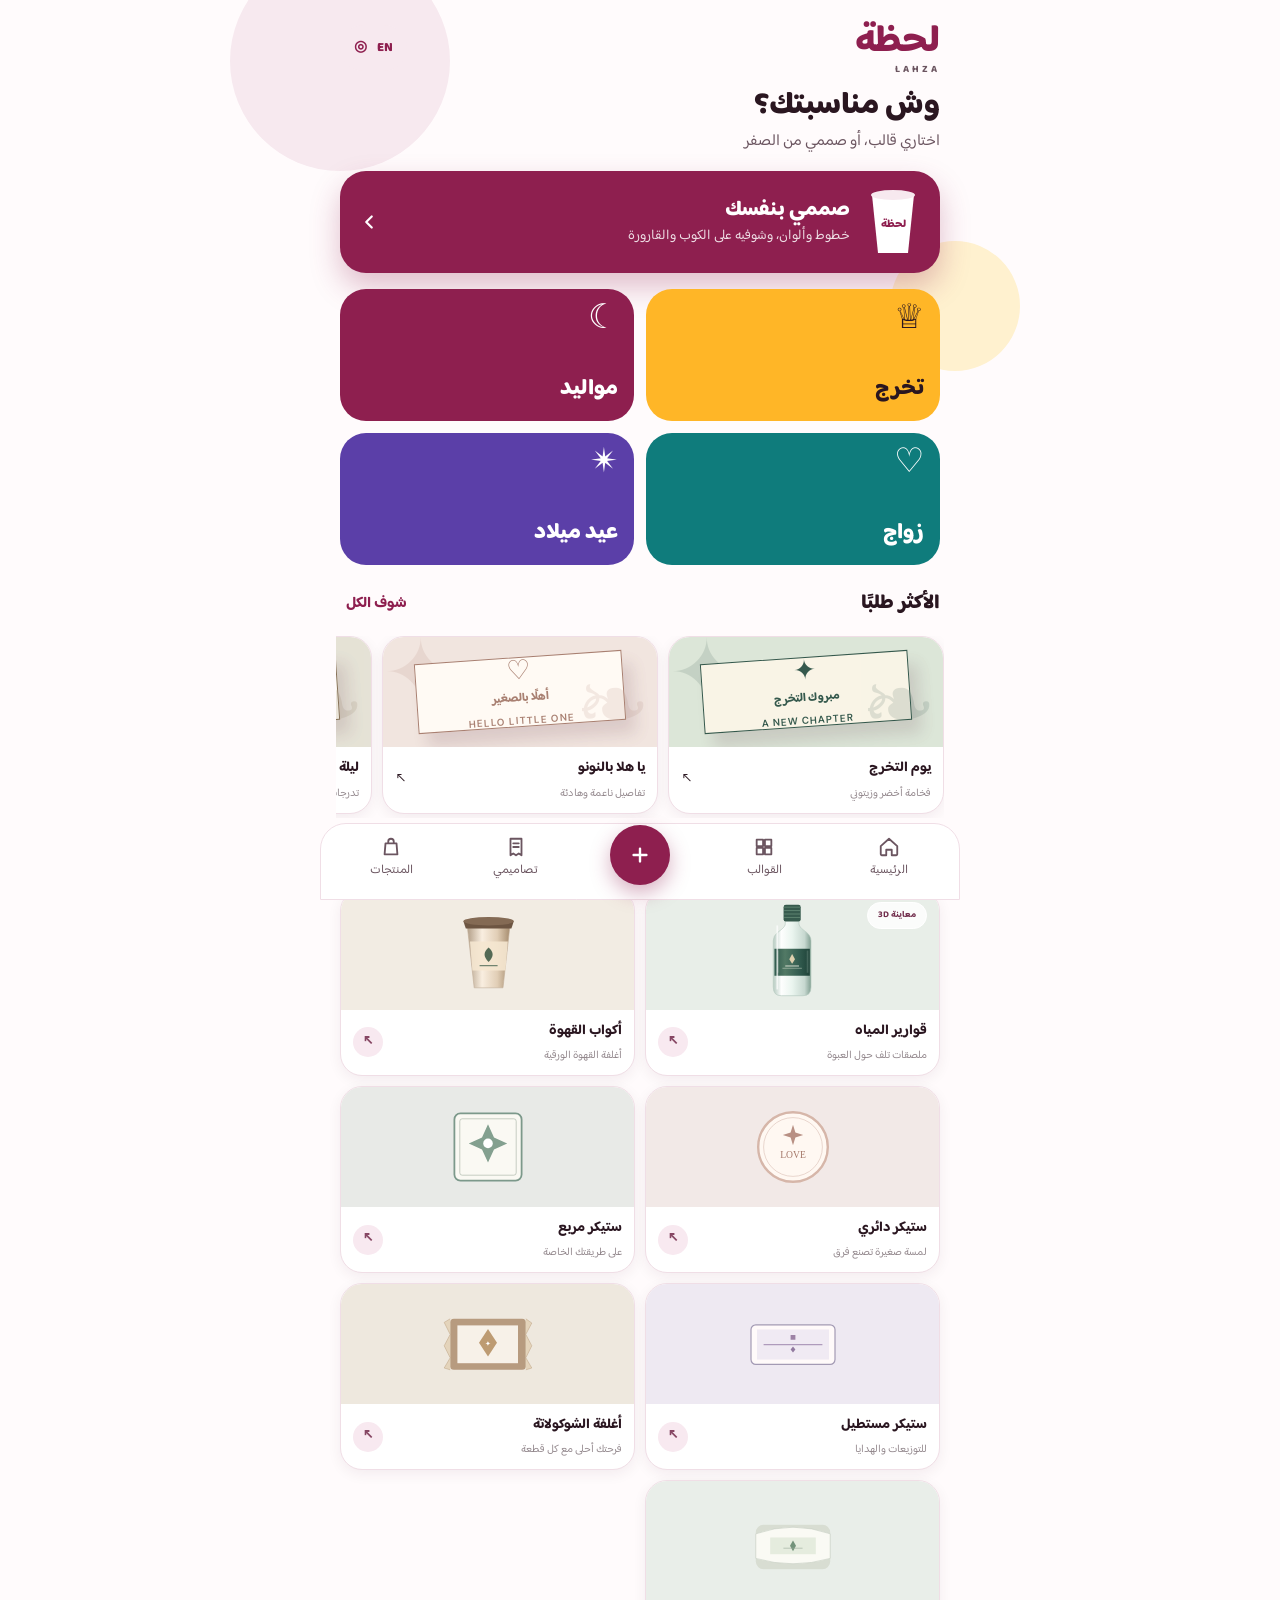
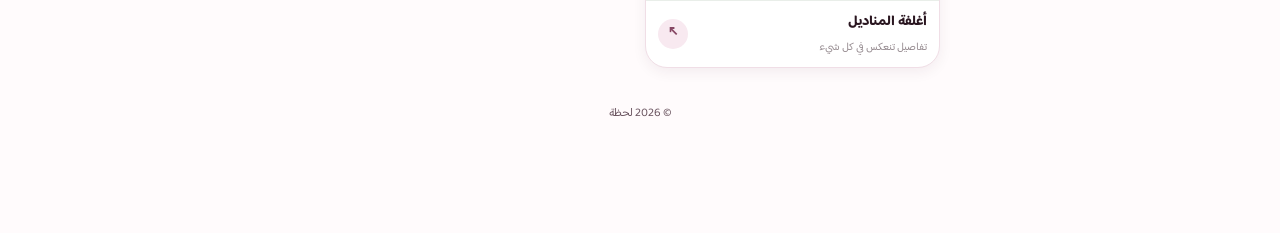
==== commit e4c05dc3: "feat(lahza): studio with the chosen layout (home أ, studio ب) Copied unchanged from saud-ux/monasaba" ====
--- a/studio/index.html
+++ b/studio/index.html
@@ -1,22 +1,122 @@
 <!DOCTYPE html>
-<html dir="rtl" lang="ar"><head><meta charset="utf-8"/><meta content="width=device-width, initial-scale=1, viewport-fit=cover" name="viewport"/><meta content="#FFFBFC" name="theme-color"/><meta content="yes" name="apple-mobile-web-app-capable"/><meta content="default" name="apple-mobile-web-app-status-bar-style"/><meta content="yes" name="mobile-web-app-capable"/><meta content="لحظة — صممي ثيم مناسبتك، شوفيه على المنتج، ووزّعي نسخه على ورق الطباعة." name="description"/><title>استوديو لحظة</title><link href="./favicon.svg" rel="icon" type="image/svg+xml"/><link href="./styles.css" rel="stylesheet"/><link href="./enhancements.css" rel="stylesheet"/><link href="./theme.css" rel="stylesheet"/><link href="./customize.css" rel="stylesheet"/></head><body>
+<html dir="rtl" lang="ar"><head><meta charset="utf-8"/><meta content="width=device-width, initial-scale=1, viewport-fit=cover" name="viewport"/><meta content="#FFFBFC" name="theme-color"/><meta content="yes" name="apple-mobile-web-app-capable"/><meta content="default" name="apple-mobile-web-app-status-bar-style"/><meta content="yes" name="mobile-web-app-capable"/><meta content="لحظة — صممي ثيم مناسبتك، شوفيه على المنتج، ووزّعي نسخه على ورق الطباعة." name="description"/><title>استوديو لحظة</title><link href="./favicon.svg" rel="icon" type="image/svg+xml"/><link href="./styles.css" rel="stylesheet"/><link href="./enhancements.css" rel="stylesheet"/><link href="./theme.css" rel="stylesheet"/><link href="./customize.css" rel="stylesheet"/><link href="./layout.css" rel="stylesheet"/></head><body>
 <div aria-live="polite" class="toast" id="toast" role="status"></div>
-<div class="site-shell" id="siteShell"><header class="site-header"><div class="container header-inner">
-<button class="brand brand-button" data-go="home"><span class="brand-symbol"><svg fill="none" viewbox="0 0 40 40"><path d="M20 3 27.8 12.2 37 20l-9.2 7.8L20 37l-7.8-9.2L3 20l9.2-7.8L20 3Z" stroke="currentColor" stroke-width="1.9"></path><path d="M20 11.5 23 17 28.5 20 23 23 20 28.5 17 23 11.5 20 17 17 20 11.5Z" fill="currentColor"></path></svg></span><span class="brand-name">لحظة<small>LAHZA</small></span></button>
-<nav aria-label="التنقل" class="main-nav"><button class="nav-item active" data-i18n="navProducts" data-scroll="products">المنتجات</button><button class="nav-item" data-i18n="navTemplates" data-scroll="templates">القوالب</button><button class="nav-item" data-go="projects" data-i18n="navProjects">تصاميمي</button><button class="nav-item" data-i18n="navHow" data-scroll="how">كيف تعمل؟</button></nav>
-<div class="header-actions"><button class="language-button" id="languageBtn">EN <span class="language-circle">◎</span></button><button class="button button-primary button-sm" data-i18n="startDesign" data-start="water">ابدئي التصميم ↖</button></div></div></header>
-<main><section id="homeView"><div class="hero-wrap"><div class="container hero-grid"><div class="hero-copy"><div class="eyebrow"><span class="eyebrow-dot"></span><span data-i18n="heroEyebrow">أفكارك الحلوة تستاهل تصميم أجمل</span></div><h1 data-i18n="heroTitle">كل مناسبة لها<br/><em>لمستها الخاصة.</em></h1><p data-i18n="heroDescription">صممي ثيم مناسبتك بطريقتك، وشوفيه على المنتج قبل الطباعة. بدون خبرة، وبدون تسجيل.</p><div class="hero-actions"><button class="button button-primary button-lg" data-start="water"><span data-i18n="heroCTA">ابدئي تصميمك مجانًا</span> ↖</button><button class="button button-quiet" data-scroll="how"><span class="play-circle">↗</span><span data-i18n="heroSecondary">كيف تشتغل الفكرة؟</span></button></div><div class="hero-trust"><span class="trust-mark">✳</span><span data-i18n="heroTrust">تعديل سهل · معاينة فورية · ملف PDF جاهز</span></div></div><div class="hero-showcase"><div class="hero-showcase-top"><span class="showcase-dot"></span><span data-i18n="heroMockup">من التصميم إلى الواقع</span><span class="showcase-mini">01 / 03</span></div><img alt="قارورة مياه عليها تصميم تخرج" class="hero-fallback" loading="eager" src="./assets/bottle-fallback.svg"/><canvas aria-label="قارورة مياه ثلاثية الأبعاد" height="680" id="heroBottleCanvas" width="620"></canvas><div class="floating-note note-top"><span class="note-icon">✧</span><span data-i18n="heroNote1">على ذوقك تمامًا<small>صممي كما تحبين</small></span></div><div class="floating-note note-bottom"><span class="note-check">✓</span><span data-i18n="heroNote2">جاهز للطباعة<small>ملف بالمقاس المطلوب</small></span></div><div class="hero-showcase-bottom"><span data-i18n="heroPreviewDisclaimer">نموذج توضيحي للمعاينة</span><span>↻ 360°</span></div></div></div></div>
-<section class="section container" id="products"><div class="section-heading"><div><div class="section-kicker" data-i18n="sectionProductsKick">ابدئي من هنا</div><h2 data-i18n="sectionProducts">وش ودك تصممين؟</h2><p data-i18n="sectionProductsText">اختاري المنتج، والباقي علينا نخليه سهل.</p></div><span class="section-count" data-i18n="countProducts">7 منتجات بانتظار لمستك</span></div><label class="product-search"><span aria-hidden="true">⌕</span><input aria-label="البحث في المنتجات" autocomplete="off" id="productSearch" placeholder="ابحثي عن منتج أو ستيكر..." type="search"/></label><div class="product-grid" id="productsGrid"></div></section>
-<section class="section section-soft"><div class="container"><div class="section-heading"><div><div class="section-kicker" data-i18n="sectionTemplatesKick">إلهام جاهز لك</div><h2 data-i18n="sectionTemplates">لحظات تستاهل الاحتفال</h2><p data-i18n="sectionTemplatesText">اختاري المناسبة وعدّلي الاسم والصورة بطريقتك.</p></div><button class="text-link" data-go="templates" data-i18n="seeTemplates">تصفحي كل القوالب ←</button></div><div class="occasion-grid" id="occasionGrid"></div></div></section>
-<section class="section container" id="templates"><div class="section-heading"><div><div class="section-kicker" data-i18n="templatesKicker">اختياراتنا لك</div><h2 data-i18n="templatesHeading">قوالب بحب، مو بقالب واحد</h2><p data-i18n="templatesSub">نقطة بداية جميلة تقدرين تغيرين فيها كل شيء.</p></div><button class="text-link" data-go="templates" data-i18n="allTemplates">شوفي جميع التصاميم ←</button></div><div class="template-grid" id="featuredTemplates"></div></section>
-<section class="section how-section" id="how"><div class="container"><div class="section-heading centered"><div><div class="section-kicker" data-i18n="howKick">كلها ثلاث خطوات</div><h2 data-i18n="howTitle">فكرتك تصير حقيقة بسهولة</h2></div></div><div class="steps-grid" id="stepsGrid"><div class="step-card"><div class="step-num">01</div><h3>اختاري المنتج</h3><p>قارورة أو كوب أو ستيكر، اختاري اللي يعجبك.</p></div><div class="step-card"><div class="step-num">02</div><h3>صممي وشوفي</h3><p>أضيفي صورك ونصوصك وشوفيها على المنتج.</p></div><div class="step-card"><div class="step-num">03</div><h3>حمّلي PDF</h3><p>نزّلي التصميم بالمقاس واطبعيه عندك.</p></div></div><div class="how-cta"><button class="button button-primary button-lg" data-start="water"><span data-i18n="tryNow">جرّبي التصميم الآن</span> ↖</button></div></div></section></section>
+<div class="site-shell ha" id="siteShell">
+<header class="ha-header">
+<button class="ha-brand" data-go="home" type="button" aria-label="لحظة، الرئيسية">لحظة<small>LAHZA</small></button>
+<button class="ha-round" id="languageBtn" type="button">EN</button>
+</header>
+<main>
+<section id="homeView" class="ha-home">
+<div class="ha-blob ha-blob-1" aria-hidden="true"></div><div class="ha-blob ha-blob-2" aria-hidden="true"></div>
+<div class="ha-hello"><h1>وش مناسبتك؟</h1><p>اختاري قالب، أو صممي من الصفر</p></div>
+<button class="ha-cta" data-start="water" type="button">
+<svg width="58" height="70" viewBox="0 0 58 70" aria-hidden="true"><path d="M8 8h42l-6 58H14z" fill="#FFFFFF"></path><ellipse cx="29" cy="8" rx="22" ry="5" fill="#F7E9EF"></ellipse><text x="29" y="40" text-anchor="middle" font-size="11" font-weight="800" fill="#8E1F4F" font-family="Baloo Bhaijaan 2">لحظة</text></svg>
+<span><strong>صممي بنفسك</strong><small>خطوط وألوان، وشوفيه على الكوب والقارورة</small></span>
+<svg width="22" height="22" viewBox="0 0 24 24" fill="none" stroke="currentColor" stroke-width="2.4" stroke-linecap="round" stroke-linejoin="round" aria-hidden="true"><path d="M15 6l-6 6 6 6"/></svg>
+</button>
+<div class="occasion-grid ha-tiles" id="occasionGrid"></div>
+<div class="ha-row-head"><h2>الأكثر طلبًا</h2><button class="ha-link" data-go="templates" type="button">شوف الكل</button></div>
+<div class="template-grid ha-strip" id="featuredTemplates"></div>
+<div class="ha-row-head" id="products"><h2>حسب المنتج</h2></div>
+<div class="product-grid ha-products" id="productsGrid"></div>
+<div class="hero-showcase" hidden=""><canvas id="heroBottleCanvas" width="10" height="10"></canvas></div>
+<footer class="ha-foot">© <span id="footerYear">2026</span> لحظة</footer>
+</section>
 <section class="container inner-view" hidden="" id="templatesView"><div class="inner-header"><button class="back-link" data-go="home">→ <span data-i18n="goHome">الرئيسية</span></button><div class="section-kicker" data-i18n="templatesKicker">اختياراتنا لك</div><h1 data-i18n="allTemplatesTitle">قوالب لحظة</h1><p data-i18n="allTemplatesDesc">كل قالب قابل للتعديل بالكامل. اختاري اللي يعجبك وابدئي.</p></div><div class="filter-chips" id="templateFilters"></div><div class="template-grid all-templates" id="allTemplatesGrid"></div></section>
-<section class="container inner-view" hidden="" id="projectsView"><div class="inner-header"><button class="back-link" data-go="home">→ <span data-i18n="goHome">الرئيسية</span></button><div class="section-kicker" data-i18n="myDesignsKick">مساحتك الإبداعية</div><h1 data-i18n="myDesigns">تصاميمي</h1><p data-i18n="myDesignsDesc">تصاميمك محفوظة على هذا الجهاز فقط. احفظي نسخة لنقلها لجهاز آخر.</p></div><div class="projects-top"><input aria-label="البحث في تصاميمي" class="projects-search" id="projectsSearch" placeholder="ابحثي في تصاميمك..." type="search"/><button class="button button-primary" data-i18n="newDesign" data-start="water">+ تصميم جديد</button><label class="button button-outline file-label"><span data-i18n="importProject">استيراد مشروع JSON</span><input accept="application/json,.json" hidden="" id="importProjectInput" type="file"/></label></div><div class="projects-grid" id="projectsGrid"></div></section></main><nav aria-label="القائمة الرئيسية للجوال" class="mobile-site-nav"><button data-go="home"><span>⌂</span><small data-i18n="navHome">الرئيسية</small></button><button data-scroll="products"><span>▦</span><small data-i18n="navProducts">المنتجات</small></button><button data-go="templates"><span>▧</span><small data-i18n="navTemplates">القوالب</small></button><button data-go="projects"><span>◷</span><small data-i18n="navProjects">تصاميمي</small></button></nav>
-<footer class="site-footer"><div class="container footer-inner"><div class="brand footer-brand"><span class="brand-symbol">✧</span><span class="brand-name">لحظة<small>LAHZA</small></span></div><p data-i18n="footerMessage">صُنعت لأفكارك الجميلة. من قلب السعودية.</p><span>© <span id="footerYear">2026</span> لحظة</span></div></footer></div>
-<section class="workspace" hidden="" id="workspace"><header class="workspace-header"><div class="workspace-head-main"><button aria-label="العودة" class="icon-button back-editor" id="exitEditor">→</button><span class="mini-brand">✧</span><div class="project-title-group"><input aria-label="اسم التصميم" class="project-title-input" id="projectTitle" maxlength="55" value="تصميم جديد"/><small id="saveState">الحفظ محليًا تلقائيًا</small></div></div><div class="workspace-actions"><button class="button button-ghost header-hide-mobile" id="undoBtn">↶</button><button class="button button-ghost header-hide-mobile" id="redoBtn">↷</button><button class="button button-outline button-sm" data-i18n="save" id="saveProjectBtn">حفظ</button><button class="button button-primary button-sm" id="openPrintBtn"><span data-i18n="downloadPdf">تجهيز الطباعة</span> ↖</button></div></header>
-<div class="workspace-layout"><aside class="tool-sidebar"><div class="panel-caption" data-i18n="designTools">أدوات التصميم</div><div class="tool-list" id="desktopTools"><button class="tool-item" data-tool="upload"><span class="tool-icon">▧</span><span data-i18n="addImage">إضافة صورة</span><span class="tool-plus">＋</span></button><button class="tool-item" data-tool="text"><span class="tool-icon font-icon">T</span><span data-i18n="addText">إضافة نص</span><span class="tool-plus">＋</span></button><button class="tool-item" data-tool="sticker"><span class="tool-icon">✳</span><span data-i18n="addSticker">رموز وأشكال</span><span class="tool-plus">＋</span></button><button class="tool-item" data-tool="background"><span class="tool-icon">◐</span><span data-i18n="background">الخلفية</span><span class="tool-plus">⌄</span></button><button class="tool-item" data-tool="layers"><span class="tool-icon">▤</span><span data-i18n="layers">الطبقات</span><span class="tool-plus">⌄</span></button></div><div class="sidebar-divider"></div><div class="panel-caption" data-i18n="productDetails">تفاصيل المنتج</div><div class="product-summary" id="productSummary"></div><button class="button button-outline button-full" data-i18n="changeProduct" id="changeProductBtn">تغيير المنتج أو المقاس</button><button class="button button-outline button-full" id="cloneDesignBtn">▣ نسخ التصميم لمنتجات أخرى</button><div class="tip-card"><span>✦</span><p data-i18n="editorTip">اختاري أي عنصر ثم اسحبيه لتغيير مكانه، أو اضبطي حجمه من لوحة التعديل.</p></div></aside>
-<main class="editor-stage"><div class="editor-stage-heading"><div><div class="stage-eyebrow" data-i18n="liveStudio">استوديو التصميم المباشر</div><h2 id="stageTitle">قارورة مياه</h2></div><div class="editor-undo-mobile"><button aria-label="تراجع" class="icon-button" id="undoMobile">↶</button><button aria-label="إعادة" class="icon-button" id="redoMobile">↷</button></div><span class="size-chip" id="sizeChip">190 × 50 مم</span></div><div class="view-tabs" role="tablist"><button class="view-tab active" data-view="3d" id="show3DBtn"><span>◈</span><span data-i18n="onProduct">على المنتج</span><small>3D</small></button><button class="view-tab" data-view="flat" id="showFlatBtn"><span>▣</span><span data-i18n="flatDesign">التصميم المسطح</span></button></div><div aria-label="أدلة الرسم والمقاس" class="studio-controls" role="group"><div class="studio-controls-group"><button aria-pressed="true" class="studio-chip active" data-guide="safe">▧ <span data-i18n="safeZone">هامش الأمان</span></button><button aria-pressed="true" class="studio-chip active" data-guide="center">⌖ <span data-i18n="centerGuides">خط المنتصف</span></button><button aria-pressed="true" class="studio-chip active" data-guide="snap">✣ <span data-i18n="snapGuides">محاذاة ذكية</span></button></div><div class="studio-controls-group"><button class="studio-chip size-chip-btn" id="sizeSettingsBtn">↔ <span data-i18n="setPrintSize">ضبط المقاس</span></button><button aria-label="تكبير مساحة التصميم" aria-pressed="false" class="studio-chip" id="focusModeBtn">⛶ <span data-i18n="focus">تكبير</span></button><button class="studio-chip" id="helpBtn" title="دليل الاستوديو">؟ <span data-i18n="help">مساعدة</span></button></div></div>
-<div class="preview-frame" id="previewFrame"><canvas aria-label="معاينة ثلاثية الأبعاد" id="bottleCanvas"></canvas><canvas aria-label="لوحة التصميم" hidden="" id="flatCanvas"></canvas><div class="preview-watermark">LAHZA STUDIO</div><div class="stage-controls" id="stageControls"><div class="control-cluster" id="rotationControls"><button class="icon-button control-btn" id="rotateLeft">↶</button><button class="icon-button control-btn" id="rotateRight">↷</button><button class="icon-button control-btn" id="zoomOut">−</button><button class="icon-button control-btn" id="zoomIn">＋</button></div><div class="interaction-toggle" id="interactionToggle"><button class="mode-btn active" id="editOnBottle"><span data-i18n="moveDesign">حرّكي التصميم</span></button><button class="mode-btn" id="spinBottle"><span data-i18n="spinProduct" id="spinLabel">لفّي المنتج</span></button></div></div></div><div aria-label="اختصارات العنصر المحدد" class="selection-quickbar" hidden="" id="selectionQuickbar"><div class="selection-info"><span class="selection-pip">✓</span><strong id="selectedItemLabel">عنصر محدد</strong></div><button id="editSelectedBtn" type="button">✎ تعديل</button><button id="duplicateSelectedBtn" type="button">⧉ نسخ</button><button aria-label="حذف العنصر" class="selection-delete" id="deleteSelectedBtn" type="button">⌫</button></div><div class="preview-bottom"><span class="status-indicator"><span class="status-dot"></span><span id="previewHint">المعاينة تتحدث مع كل تعديل</span></span><button class="text-link" id="downloadMockupBtn">↓ <span data-i18n="downloadMockup">تنزيل صورة المنتج</span></button></div><div class="spec-warning" id="printWarning">ⓘ هذه مقاسات تجريبية وليست مقاسات رسمية للعبوة. تأكدي من المقاس بعينة قبل الطباعة.</div><button class="button button-outline button-full mobile-clone-cta" id="cloneDesignMobile" type="button">▣ نسخ التصميم لمنتجات أخرى</button></main>
-<aside class="property-panel" id="propertyPanel"><div class="panel-top"><h3 data-i18n="editPanel">تعديل التصميم</h3><button class="icon-button close-props" id="closeProperties">×</button></div><div class="property-scroll" id="propertiesContent"></div></aside></div>
-<nav aria-label="أدوات التصميم" class="mobile-editor-tools"><button data-tool="upload"><span>▧</span><small data-i18n="photo">صورة</small></button><button data-tool="text"><span>T</span><small data-i18n="text">نص</small></button><button data-tool="sticker"><span>✳</span><small data-i18n="stickers">رموز</small></button><button data-tool="background"><span>◐</span><small data-i18n="color">لون</small></button><button data-tool="layers"><span>▤</span><small data-i18n="layers">الطبقات</small></button><button data-tool="settings"><span>⚙</span><small data-i18n="edit">تعديل</small></button></nav></section>
-<div class="modal-backdrop" hidden="" id="modalBackdrop"><div aria-modal="true" class="modal" id="modal" role="dialog"><button aria-label="إغلاق" class="modal-close icon-button" id="closeModal">×</button><div id="modalContent"></div></div></div><input accept="image/*,.heic,.heif" hidden="" id="imageInput" multiple="" type="file"/><script defer="" src="./app.js"></script><script defer="" src="./customize.js"></script></body></html>
+<section class="container inner-view" hidden="" id="projectsView"><div class="inner-header"><button class="back-link" data-go="home">→ <span data-i18n="goHome">الرئيسية</span></button><div class="section-kicker" data-i18n="myDesignsKick">مساحتك الإبداعية</div><h1 data-i18n="myDesigns">تصاميمي</h1><p data-i18n="myDesignsDesc">تصاميمك محفوظة على هذا الجهاز فقط. احفظي نسخة لنقلها لجهاز آخر.</p></div><div class="projects-top"><input aria-label="البحث في تصاميمي" class="projects-search" id="projectsSearch" placeholder="ابحثي في تصاميمك..." type="search"/><button class="button button-primary" data-i18n="newDesign" data-start="water">+ تصميم جديد</button><label class="button button-outline file-label"><span data-i18n="importProject">استيراد مشروع JSON</span><input accept="application/json,.json" hidden="" id="importProjectInput" type="file"/></label></div><div class="projects-grid" id="projectsGrid"></div></section>
+</main>
+<nav aria-label="القائمة الرئيسية" class="ha-nav">
+<button data-go="home" type="button"><svg width="22" height="22" viewBox="0 0 24 24" fill="none" stroke="currentColor" stroke-width="2" stroke-linecap="round" stroke-linejoin="round" aria-hidden="true"><path d="M3 11l9-8 9 8v9a1 1 0 0 1-1 1h-5v-6H9v6H4a1 1 0 0 1-1-1z"/></svg><small>الرئيسية</small></button>
+<button data-go="templates" type="button"><svg width="22" height="22" viewBox="0 0 24 24" fill="none" stroke="currentColor" stroke-width="2" stroke-linecap="round" stroke-linejoin="round" aria-hidden="true"><path d="M4 4h7v7H4zM13 4h7v7h-7zM4 13h7v7H4zM13 13h7v7h-7z"/></svg><small>القوالب</small></button>
+<button class="ha-nav-main" data-start="water" type="button" aria-label="تصميم جديد"><svg width="22" height="22" viewBox="0 0 24 24" fill="none" stroke="currentColor" stroke-width="2.6" stroke-linecap="round" stroke-linejoin="round" aria-hidden="true"><path d="M12 5v14M5 12h14"/></svg></button>
+<button data-go="projects" type="button"><svg width="22" height="22" viewBox="0 0 24 24" fill="none" stroke="currentColor" stroke-width="2" stroke-linecap="round" stroke-linejoin="round" aria-hidden="true"><path d="M6 3h12v18l-3-2-3 2-3-2-3 2zM9 8h6M9 12h6"/></svg><small>تصاميمي</small></button>
+<button data-scroll="products" type="button"><svg width="22" height="22" viewBox="0 0 24 24" fill="none" stroke="currentColor" stroke-width="2" stroke-linecap="round" stroke-linejoin="round" aria-hidden="true"><path d="M6 8h12l1 12H5zM9 8V6a3 3 0 0 1 6 0v2"/></svg><small>المنتجات</small></button>
+</nav>
+</div>
+
+<section class="wsb" hidden="" id="workspace">
+<div class="preview-frame wsb-stage" id="previewFrame">
+<canvas aria-label="معاينة ثلاثية الأبعاد" id="bottleCanvas"></canvas>
+<canvas aria-label="لوحة التصميم" hidden="" id="flatCanvas"></canvas>
+</div>
+<header class="wsb-top">
+<button class="wsb-round" id="exitEditor" type="button" aria-label="رجوع للرئيسية"><svg width="22" height="22" viewBox="0 0 24 24" fill="none" stroke="currentColor" stroke-width="2.2" stroke-linecap="round" stroke-linejoin="round" aria-hidden="true"><path d="M6 6l12 12M18 6L6 18"/></svg></button>
+<div class="wsb-toggle" role="group" aria-label="طريقة العرض">
+<button class="view-tab active" data-view="3d" id="show3DBtn" type="button">3D</button>
+<button class="view-tab" data-view="flat" id="showFlatBtn" type="button">مسطح</button>
+</div>
+<button class="wsb-next" id="openPrintBtn" type="button">التالي</button>
+</header>
+<div class="wsb-undo">
+<button class="wsb-round wsb-small" id="undoBtn" type="button" aria-label="تراجع"><svg width="22" height="22" viewBox="0 0 24 24" fill="none" stroke="currentColor" stroke-width="2" stroke-linecap="round" stroke-linejoin="round" aria-hidden="true"><path d="M9 14l-4-4 4-4M5 10h9a5 5 0 0 1 0 10h-3"/></svg></button>
+<button class="wsb-round wsb-small" id="redoBtn" type="button" aria-label="إعادة"><svg width="22" height="22" viewBox="0 0 24 24" fill="none" stroke="currentColor" stroke-width="2" stroke-linecap="round" stroke-linejoin="round" aria-hidden="true"><path d="M15 14l4-4-4-4M19 10h-9a5 5 0 0 0 0 10h3"/></svg></button>
+</div>
+<nav class="wsb-rail" id="desktopTools" aria-label="أدوات التصميم">
+<button class="wsb-tool wsb-tool-dark" data-tool="text" type="button" aria-label="إضافة نص"><span class="wsb-aa">Aa</span></button>
+<button class="wsb-tool" data-tool="background" type="button" aria-label="الخلفية والألوان"><span class="wsb-wheel"></span></button>
+<button class="wsb-tool" data-tool="upload" type="button" aria-label="إضافة صورة"><svg width="22" height="22" viewBox="0 0 24 24" fill="none" stroke="currentColor" stroke-width="2" stroke-linecap="round" stroke-linejoin="round" aria-hidden="true"><rect x="3" y="5" width="18" height="14" rx="3"/><circle cx="9" cy="10" r="2"/><path d="M21 16l-5-5-8 8"/></svg></button>
+<button class="wsb-tool" data-tool="sticker" type="button" aria-label="أشكال"><svg width="22" height="22" viewBox="0 0 24 24" fill="none" stroke="currentColor" stroke-width="2" stroke-linecap="round" stroke-linejoin="round" aria-hidden="true"><path d="M12 3l2.5 6.5L21 12l-6.5 2.5L12 21l-2.5-6.5L3 12l6.5-2.5z"/></svg></button>
+<button class="wsb-tool" data-tool="layers" type="button" aria-label="الطبقات"><svg width="22" height="22" viewBox="0 0 24 24" fill="none" stroke="currentColor" stroke-width="2" stroke-linecap="round" stroke-linejoin="round" aria-hidden="true"><path d="M12 3l9 5-9 5-9-5zM3 13l9 5 9-5"/></svg></button>
+<button class="wsb-tool" id="moreBtn" type="button" aria-label="المزيد"><svg width="22" height="22" viewBox="0 0 24 24" fill="none" stroke="currentColor" stroke-width="2" stroke-linecap="round" stroke-linejoin="round" aria-hidden="true"><circle cx="5" cy="12" r="1.5"/><circle cx="12" cy="12" r="1.5"/><circle cx="19" cy="12" r="1.5"/></svg></button>
+</nav>
+<div class="stage-controls wsb-3d" id="stageControls">
+<div class="wsb-3d-row">
+<button class="wsb-round wsb-small" id="rotateLeft" type="button" aria-label="لف"><svg width="22" height="22" viewBox="0 0 24 24" fill="none" stroke="currentColor" stroke-width="2" stroke-linecap="round" stroke-linejoin="round" aria-hidden="true"><path d="M9 14l-4-4 4-4M5 10h9a5 5 0 0 1 0 10h-3"/></svg></button>
+<button class="wsb-round wsb-small" id="rotateRight" type="button" aria-label="لف للجهة الثانية"><svg width="22" height="22" viewBox="0 0 24 24" fill="none" stroke="currentColor" stroke-width="2" stroke-linecap="round" stroke-linejoin="round" aria-hidden="true"><path d="M15 14l4-4-4-4M19 10h-9a5 5 0 0 0 0 10h3"/></svg></button>
+<button class="wsb-round wsb-small" id="zoomOut" type="button" aria-label="تصغير"><svg width="22" height="22" viewBox="0 0 24 24" fill="none" stroke="currentColor" stroke-width="2" stroke-linecap="round" stroke-linejoin="round" aria-hidden="true"><path d="M5 12h14"/></svg></button>
+<button class="wsb-round wsb-small" id="zoomIn" type="button" aria-label="تكبير"><svg width="22" height="22" viewBox="0 0 24 24" fill="none" stroke="currentColor" stroke-width="2" stroke-linecap="round" stroke-linejoin="round" aria-hidden="true"><path d="M12 5v14M5 12h14"/></svg></button>
+</div>
+<div class="wsb-mode">
+<button class="mode-btn active" id="editOnBottle" type="button">حرّكي التصميم</button>
+<button class="mode-btn" id="spinBottle" type="button"><span id="spinLabel">لفّي المنتج</span></button>
+</div>
+</div>
+<div class="wsb-bottom">
+<div aria-label="العنصر المحدد" class="selection-quickbar wsb-pill" hidden="" id="selectionQuickbar">
+<button id="editSelectedBtn" type="button" class="wsb-pill-main">✎ تعديل</button>
+<strong id="selectedItemLabel" class="wsb-pill-label">عنصر محدد</strong>
+<button id="duplicateSelectedBtn" type="button">⧉ نسخ</button>
+<button aria-label="حذف العنصر" class="selection-delete" id="deleteSelectedBtn" type="button"><svg width="22" height="22" viewBox="0 0 24 24" fill="none" stroke="currentColor" stroke-width="2" stroke-linecap="round" stroke-linejoin="round" aria-hidden="true"><path d="M4 7h16M9 7V4h6v3M6 7l1 13h10l1-13"/></svg></button>
+</div>
+<div class="wsb-colors" id="quickColors" role="group" aria-label="ألوان سريعة"></div>
+</div>
+<div class="wsb-scrim" id="wsbScrim" hidden=""></div>
+<aside class="wsb-sheet wsb-more" id="moreSheet" aria-label="المزيد">
+<div class="wsb-sheet-head"><h3>تصميمك</h3><button class="wsb-round wsb-small" id="closeMore" type="button" aria-label="إغلاق"><svg width="22" height="22" viewBox="0 0 24 24" fill="none" stroke="currentColor" stroke-width="2.2" stroke-linecap="round" stroke-linejoin="round" aria-hidden="true"><path d="M6 6l12 12M18 6L6 18"/></svg></button></div>
+<div class="wsb-sheet-body">
+<label class="wsb-field">اسم التصميم<input class="project-title-input" id="projectTitle" maxlength="55" value="تصميم جديد"/></label>
+<small class="wsb-save" id="saveState">الحفظ محليًا تلقائيًا</small>
+<div class="wsb-product"><div class="product-summary" id="productSummary"></div></div>
+<div class="wsb-meta"><strong id="stageTitle">قارورة مياه</strong><span class="size-chip" id="sizeChip">190 × 50 مم</span></div>
+<div class="wsb-grid">
+<button class="wsb-item" id="cloneDesignBtn" type="button">▣ نسخ التصميم لمنتجات أخرى</button>
+<button class="wsb-item" id="changeProductBtn" type="button">⇄ تغيير المنتج أو المقاس</button>
+<button class="wsb-item" id="sizeSettingsBtn" type="button">↔ ضبط المقاس</button>
+<button class="wsb-item" id="downloadMockupBtn" type="button">↓ <span>تنزيل صورة المنتج</span></button>
+<button class="wsb-item" id="saveProjectBtn" type="button">✓ حفظ الآن</button>
+<button class="wsb-item" id="helpBtn" type="button">؟ مساعدة</button>
+</div>
+<div class="wsb-guides" role="group" aria-label="أدلة الرسم">
+<button aria-pressed="true" class="studio-chip active" data-guide="safe" type="button">هامش الأمان</button>
+<button aria-pressed="true" class="studio-chip active" data-guide="center" type="button">خط المنتصف</button>
+<button aria-pressed="true" class="studio-chip active" data-guide="snap" type="button">محاذاة ذكية</button>
+</div>
+<p class="spec-warning" id="printWarning"></p>
+<p class="wsb-hint" id="previewHint">المعاينة تتحدث مع كل تعديل</p>
+</div>
+</aside>
+<aside class="wsb-sheet" id="propertyPanel" aria-label="تعديل التصميم">
+<div class="wsb-sheet-head"><h3>تعديل التصميم</h3><button class="wsb-round wsb-small" id="closeProperties" type="button" aria-label="إغلاق"><svg width="22" height="22" viewBox="0 0 24 24" fill="none" stroke="currentColor" stroke-width="2.2" stroke-linecap="round" stroke-linejoin="round" aria-hidden="true"><path d="M6 6l12 12M18 6L6 18"/></svg></button></div>
+<div class="property-scroll" id="propertiesContent"></div>
+</aside>
+<div hidden="">
+<button id="undoMobile" type="button">↶</button><button id="redoMobile" type="button">↷</button>
+<button id="focusModeBtn" type="button">⛶</button><button id="cloneDesignMobile" type="button">▣</button>
+</div>
+</section>
+<div class="modal-backdrop" hidden="" id="modalBackdrop"><div aria-modal="true" class="modal" id="modal" role="dialog"><button aria-label="إغلاق" class="modal-close icon-button" id="closeModal">×</button><div id="modalContent"></div></div></div>
+<input accept="image/*,.heic,.heif" hidden="" id="imageInput" multiple="" type="file"/>
+<script defer="" src="./app.js"></script><script defer="" src="./customize.js"></script><script defer="" src="./layout.js"></script>
+</body>
+</html>
--- a/studio/layout.css
+++ b/studio/layout.css
@@ -0,0 +1,136 @@
+/* Lahza Studio layout (Record 17). Home in style أ, studio in style ب. Loaded last. */
+
+/* ===================== Home: style أ ===================== */
+.ha{min-height:100vh;background:var(--bg);padding-bottom:110px;position:relative;overflow-x:hidden}
+.ha-header{position:relative;z-index:2;display:flex;align-items:center;justify-content:space-between;width:min(640px,100%);margin:0 auto;box-sizing:border-box;padding:22px max(20px,env(safe-area-inset-right,0px)) 6px max(20px,env(safe-area-inset-left,0px))}
+.ha-brand{border:0;background:none;padding:0;display:flex;flex-direction:column;align-items:flex-start;font-size:38px;font-weight:800;color:var(--primary);line-height:1.1}
+.ha-brand small{font-size:10px;letter-spacing:3px;color:var(--muted);font-weight:700}
+.ha-round{min-width:46px;height:46px;padding:0 14px;gap:6px;border-radius:999px;grid-auto-flow:column;border:0;background:var(--primary-soft);color:var(--primary);font-weight:800;font-size:13px;display:grid;place-items:center}
+.ha main>section{width:min(640px,100%);margin:0 auto;box-sizing:border-box;padding-inline:max(20px,env(safe-area-inset-left,0px))}
+.ha-home{position:relative;display:flex;flex-direction:column;gap:16px;padding-top:6px}
+.ha-blob{position:absolute;border-radius:50%;z-index:0;pointer-events:none}
+.ha-blob-1{width:220px;height:220px;background:var(--primary-soft);top:-130px;left:-90px}
+.ha-blob-2{width:130px;height:130px;background:#FFF1CF;top:160px;right:-60px}
+.ha-home>*:not(.ha-blob){position:relative;z-index:1}
+.ha-hello h1{margin:0;font-size:31px;font-weight:800;line-height:1.3;color:var(--ink)}
+.ha-hello p{margin:2px 0 0;font-size:16px;color:var(--muted)}
+.ha-cta{display:flex;align-items:center;gap:14px;width:100%;padding:16px 18px;border:0;border-radius:26px;background:var(--primary);color:#fff;text-align:start;box-shadow:0 14px 30px rgba(142,31,79,.28);transition:transform .3s var(--ease)}
+.ha-cta span{flex:1;display:flex;flex-direction:column}
+.ha-cta strong{font-size:21px;font-weight:800;line-height:1.3}
+.ha-cta small{font-size:14px;opacity:.85}
+.ha-cta:active{transform:scale(.97)}
+.ha-tiles{grid-template-columns:repeat(2,minmax(0,1fr))!important;gap:12px!important}
+.ha-tiles .occasion-card{height:132px;border:0;border-radius:26px;background:var(--occ-bg);color:var(--occ-fg);padding:14px 16px;display:flex;flex-direction:column;justify-content:space-between;align-items:flex-start;box-shadow:none}
+.ha-tiles .occasion-card:hover{transform:translateY(-3px);box-shadow:0 10px 24px rgba(42,22,32,.15)}
+.ha-tiles .occasion-art{height:auto;margin:0;color:inherit;justify-content:flex-start}
+.ha-tiles .occ-decoration{display:none}
+.ha-tiles .occ-mark{font-family:inherit;font-size:34px;line-height:1}
+.ha-tiles .occasion-card strong{font-size:22px;font-weight:800;color:inherit}
+.ha-tiles .occasion-card small{display:none}
+.ha-row-head{display:flex;align-items:center;justify-content:space-between;margin-top:6px}
+.ha-row-head h2{margin:0;font-size:20px;font-weight:800}
+.ha-link{border:0;background:none;color:var(--primary);font-weight:700;font-size:15px}
+.ha-strip{display:flex!important;gap:10px!important;overflow-x:auto;scroll-snap-type:x mandatory;padding-bottom:4px;margin-inline:-4px;padding-inline:4px;scrollbar-width:none}
+.ha-strip::-webkit-scrollbar{display:none}
+.ha-strip .template-card{flex:0 0 46%;scroll-snap-align:start;border-radius:22px}
+.ha-strip .template-preview{height:110px}
+.ha-strip .template-label{height:70px}
+.ha-strip .template-label strong{font-size:12px}
+.ha-strip .template-info{padding:10px 12px}
+.ha-products{grid-template-columns:repeat(2,minmax(0,1fr))!important;gap:10px!important}
+.ha-products .product-card{border-radius:22px}
+.ha-products .product-visual{height:120px}
+.ha-products .product-visual svg{height:96px!important;width:auto}
+.ha-products .product-card-content{padding:10px 12px}
+.ha-products .product-card-content strong{font-size:14px}
+.ha-foot{text-align:center;color:var(--muted);font-size:12px;padding:20px 0 0}
+.ha .inner-view{padding-top:18px;min-height:0}
+.ha .inner-header h1{font-size:30px}
+.ha .template-grid.all-templates,.ha .projects-grid{grid-template-columns:repeat(2,minmax(0,1fr))}
+.ha-nav{position:fixed;left:0;right:0;bottom:0;z-index:20;display:grid;grid-template-columns:repeat(5,minmax(0,1fr));align-items:end;padding:8px max(8px,env(safe-area-inset-left,0px)) calc(14px + env(safe-area-inset-bottom,0px));background:#fff;border-top:1px solid var(--line)}
+.ha-nav button{border:0;background:none;display:flex;flex-direction:column;align-items:center;gap:2px;color:var(--muted);font-size:12.5px;padding:4px 0}
+.ha-nav button small{font-size:12.5px}
+.ha-nav .ha-nav-main{justify-self:center;width:60px;height:60px;margin-top:-30px;border-radius:50%;background:var(--primary);color:#fff;display:grid;place-items:center;box-shadow:0 8px 20px rgba(142,31,79,.35)}
+@media(min-width:900px){.ha-nav{width:min(640px,100%);left:50%;transform:translateX(-50%);border-radius:26px 26px 0 0;border:1px solid var(--line)}}
+body.editor-open .ha-nav{display:none}
+
+/* ===================== Studio: style ب ===================== */
+.wsb{position:fixed;inset:0;z-index:30;background:#EFE9EC;color:var(--ink);overflow:hidden;font-family:var(--font)}
+.wsb[hidden]{display:none!important}
+.wsb-stage{position:absolute!important;inset:0!important;height:auto!important;margin:0!important;border:0!important;border-radius:0!important;background:radial-gradient(circle at 50% 42%,#F8F3F5 0,#EFE9EC 62%)!important;box-shadow:none!important}
+.wsb-stage canvas{position:absolute;inset:0;width:100%!important;height:100%!important}
+#bottleCanvas{top:calc(78px + env(safe-area-inset-top,0px));bottom:auto;height:calc(100% - 330px - env(safe-area-inset-top,0px) - env(safe-area-inset-bottom,0px))!important}
+@media(min-width:900px){#bottleCanvas{height:calc(100% - 260px)!important}}
+.wsb-stage.drag-active{outline:3px dashed var(--primary);outline-offset:-10px}
+.wsb-top{position:absolute;top:0;left:0;right:0;z-index:5;display:flex;align-items:center;justify-content:space-between;gap:10px;padding:calc(16px + env(safe-area-inset-top,0px)) max(16px,env(safe-area-inset-right,0px)) 8px max(16px,env(safe-area-inset-left,0px))}
+.wsb-round{width:44px;height:44px;border-radius:50%;border:0;background:rgba(255,255,255,.9);color:var(--ink);display:grid;place-items:center;box-shadow:0 2px 10px rgba(42,22,32,.08);flex:none}
+.wsb-small{width:40px;height:40px}
+.wsb-small svg{width:19px;height:19px}
+.wsb-round:active{transform:scale(.934)}
+.wsb-toggle{display:flex;gap:3px;padding:4px;border-radius:999px;background:rgba(255,255,255,.9);box-shadow:0 2px 10px rgba(42,22,32,.08)}
+.wsb-toggle .view-tab{height:36px;min-width:64px;padding:0 14px;border:0;border-radius:999px;background:transparent;color:var(--ink);font-size:14px;font-weight:700;display:grid;place-items:center}
+.wsb-toggle .view-tab.active{background:var(--ink);color:#fff}
+.wsb-toggle .view-tab:disabled{opacity:.4}
+.wsb-next{height:44px;padding:0 22px;border:0;border-radius:999px;background:var(--primary);color:#fff;font-size:16px;font-weight:800;box-shadow:0 8px 20px rgba(142,31,79,.3)}
+.wsb-undo{position:absolute;z-index:5;top:calc(76px + env(safe-area-inset-top,0px));right:max(16px,env(safe-area-inset-right,0px));display:flex;flex-direction:column;gap:8px}
+.wsb-rail{position:absolute;z-index:5;top:calc(118px + env(safe-area-inset-top,0px));left:max(14px,env(safe-area-inset-left,0px));display:flex;flex-direction:column;gap:10px}
+.wsb-tool{width:50px;height:50px;border-radius:50%;border:0;background:#fff;color:var(--ink);display:grid;place-items:center;box-shadow:0 4px 14px rgba(42,22,32,.10);transition:transform .3s var(--ease)}
+.wsb-tool:active{transform:scale(.934)}
+.wsb-tool-dark{background:var(--ink);color:#fff}
+.wsb-aa{font-size:19px;font-weight:800;line-height:1}
+.wsb-wheel{width:24px;height:24px;border-radius:50%;background:conic-gradient(#8E1F4F,#FFB627,#0F7C7C,#5B3FA8,#8E1F4F)}
+.wsb-3d{position:absolute!important;z-index:5;left:50%!important;right:auto!important;top:auto!important;bottom:calc(122px + env(safe-area-inset-bottom,0px))!important;transform:translateX(-50%);display:flex;flex-direction:column;align-items:center;gap:8px;background:none!important;padding:0!important;box-shadow:none!important;width:max-content}
+.wsb-3d[hidden]{display:none!important}
+.wsb-3d-row{display:flex;gap:6px}
+.wsb-mode{display:flex;gap:3px;padding:3px;border-radius:999px;background:rgba(255,255,255,.9)}
+.wsb-mode .mode-btn{height:32px;padding:0 12px;border:0;border-radius:999px;background:transparent;color:var(--muted);font-size:13px;font-weight:700}
+.wsb-mode .mode-btn.active{background:var(--primary);color:#fff}
+.wsb-bottom{position:absolute;z-index:5;left:0;right:0;bottom:0;display:flex;flex-direction:column;align-items:center;gap:10px;padding:0 max(14px,env(safe-area-inset-left,0px)) calc(20px + env(safe-area-inset-bottom,0px))}
+.wsb-pill{position:static!important;transform:none!important;display:flex!important;align-items:center;gap:4px;max-width:100%;padding:5px!important;border-radius:999px!important;background:var(--ink)!important;color:#fff!important;box-shadow:0 8px 24px rgba(42,22,32,.25)!important;border:0!important}
+.wsb-pill[hidden]{display:none!important}
+.wsb-pill button{height:36px;padding:0 12px;border:0;border-radius:999px;background:rgba(255,255,255,.12);color:#fff;font-size:13px;font-weight:700;white-space:nowrap}
+.wsb-pill .wsb-pill-main{background:#fff;color:var(--ink)}
+.wsb-pill .selection-delete{width:36px;padding:0;display:grid;place-items:center}
+.wsb-pill .selection-delete svg{width:17px;height:17px}
+.wsb-pill-label{font-size:13px;font-weight:700;padding:0 6px;min-width:0;overflow:hidden;text-overflow:ellipsis;white-space:nowrap;max-width:150px}
+.wsb-colors{display:flex;align-items:center;justify-content:space-between;gap:6px;width:min(420px,100%);box-sizing:border-box;padding:10px 12px;border-radius:24px;background:#fff;box-shadow:0 10px 30px rgba(42,22,32,.10)}
+.wsb-colors[hidden]{display:none}
+.wsb-colors-label{font-size:12px;font-weight:700;color:var(--muted);white-space:nowrap}
+.wsb-dot{width:32px;height:32px;flex:none;border-radius:50%;border:1px solid rgba(42,22,32,.12);padding:0}
+.wsb-dot.on{outline:2.5px solid var(--ink);outline-offset:2px}
+.wsb-dot-more{border:1.5px dashed var(--muted);background:#fff;color:var(--ink);font-size:20px;line-height:1}
+.wsb-scrim{position:absolute;inset:0;z-index:8;background:rgba(42,22,32,.25)}
+.wsb-scrim[hidden]{display:none}
+.wsb-sheet{position:absolute!important;z-index:9;left:0;right:0;bottom:0;top:auto!important;width:auto!important;max-height:64vh;display:flex;flex-direction:column;background:#fff;border-radius:28px 28px 0 0;box-shadow:0 -12px 40px rgba(42,22,32,.18);transform:translateY(105%);transition:transform .3s cubic-bezier(.22,1,.36,1);visibility:hidden;border:0!important}
+.wsb-sheet.mobile-open,.wsb-sheet.open{transform:none;visibility:visible}
+.wsb-sheet-head{display:flex;align-items:center;justify-content:space-between;padding:16px 18px 8px}
+.wsb-sheet-head h3{margin:0;font-size:18px;font-weight:800}
+.wsb-sheet-head .wsb-round{background:var(--cream);box-shadow:none}
+.wsb-sheet .property-scroll,.wsb-sheet-body{overflow-y:auto;padding:4px 18px calc(24px + env(safe-area-inset-bottom,0px));display:flex;flex-direction:column;gap:12px;flex:1;min-height:0}
+@media(min-width:900px){
+  .wsb-sheet{left:auto;right:20px;bottom:20px;width:400px!important;max-height:calc(100vh - 120px);border-radius:28px;transform:translateX(calc(100% + 40px))}
+  .wsb-undo{right:auto;left:80px;top:calc(76px + env(safe-area-inset-top,0px));flex-direction:row}
+}
+.wsb-field{display:flex;flex-direction:column;gap:6px;font-size:13px;font-weight:700;color:var(--muted)}
+.wsb-field input{height:46px;border:1.5px solid var(--line);border-radius:14px;padding:0 14px;font:inherit;font-size:16px;color:var(--ink);background:#fff}
+.wsb-save{color:var(--muted);font-size:12px;margin-top:-6px}
+.wsb-product .product-summary{display:flex;gap:12px;align-items:center;padding:10px;border:1px solid var(--line);border-radius:18px;background:#fff}
+.wsb-product .summary-icon{width:56px;height:56px;border-radius:14px;background:var(--cream);display:grid;place-items:center;overflow:hidden}
+.wsb-product .summary-icon svg{height:48px;width:auto}
+.wsb-product .summary-info{display:flex;flex-direction:column;font-size:12px;color:var(--muted)}
+.wsb-product .summary-info strong{font-size:15px;color:var(--ink)}
+.wsb-meta{display:none}
+.wsb-grid{display:grid;grid-template-columns:repeat(2,minmax(0,1fr));gap:8px}
+.wsb-item{min-height:52px;padding:8px 12px;border:1px solid var(--line);border-radius:16px;background:#fff;color:var(--ink);font-size:13.5px;font-weight:700;text-align:start}
+.wsb-item:first-child{grid-column:1/-1;background:var(--primary-soft);border-color:transparent;color:var(--primary)}
+.wsb-guides{display:flex;flex-wrap:wrap;gap:6px}
+.wsb-guides .studio-chip{height:36px;padding:0 14px;border-radius:999px;border:1px solid var(--line);background:#fff;color:var(--muted);font-size:13px;font-weight:700}
+.wsb-guides .studio-chip.active{background:var(--ink);border-color:var(--ink);color:#fff}
+.wsb .spec-warning{margin:0;font-size:12px;line-height:1.6;color:#8A5A00;background:#FFF6E0;border-radius:14px;padding:10px 12px;border:0}
+.wsb-hint{margin:0;font-size:12px;color:var(--muted)}
+body.editor-open{overflow:hidden}
+body.editor-open .toast{bottom:auto;top:calc(76px + env(safe-area-inset-top,0px));transform:translate(-50%,-30px)}
+body.editor-open .toast.visible{transform:translate(-50%,0)}
+.wsb.sheet-open #bottleCanvas{height:calc(100% - var(--sheet-h) - 90px)!important}
+.wsb.sheet-open .wsb-3d,.wsb.sheet-open .wsb-bottom{visibility:hidden}
+.ha-round .language-circle{font-size:15px}
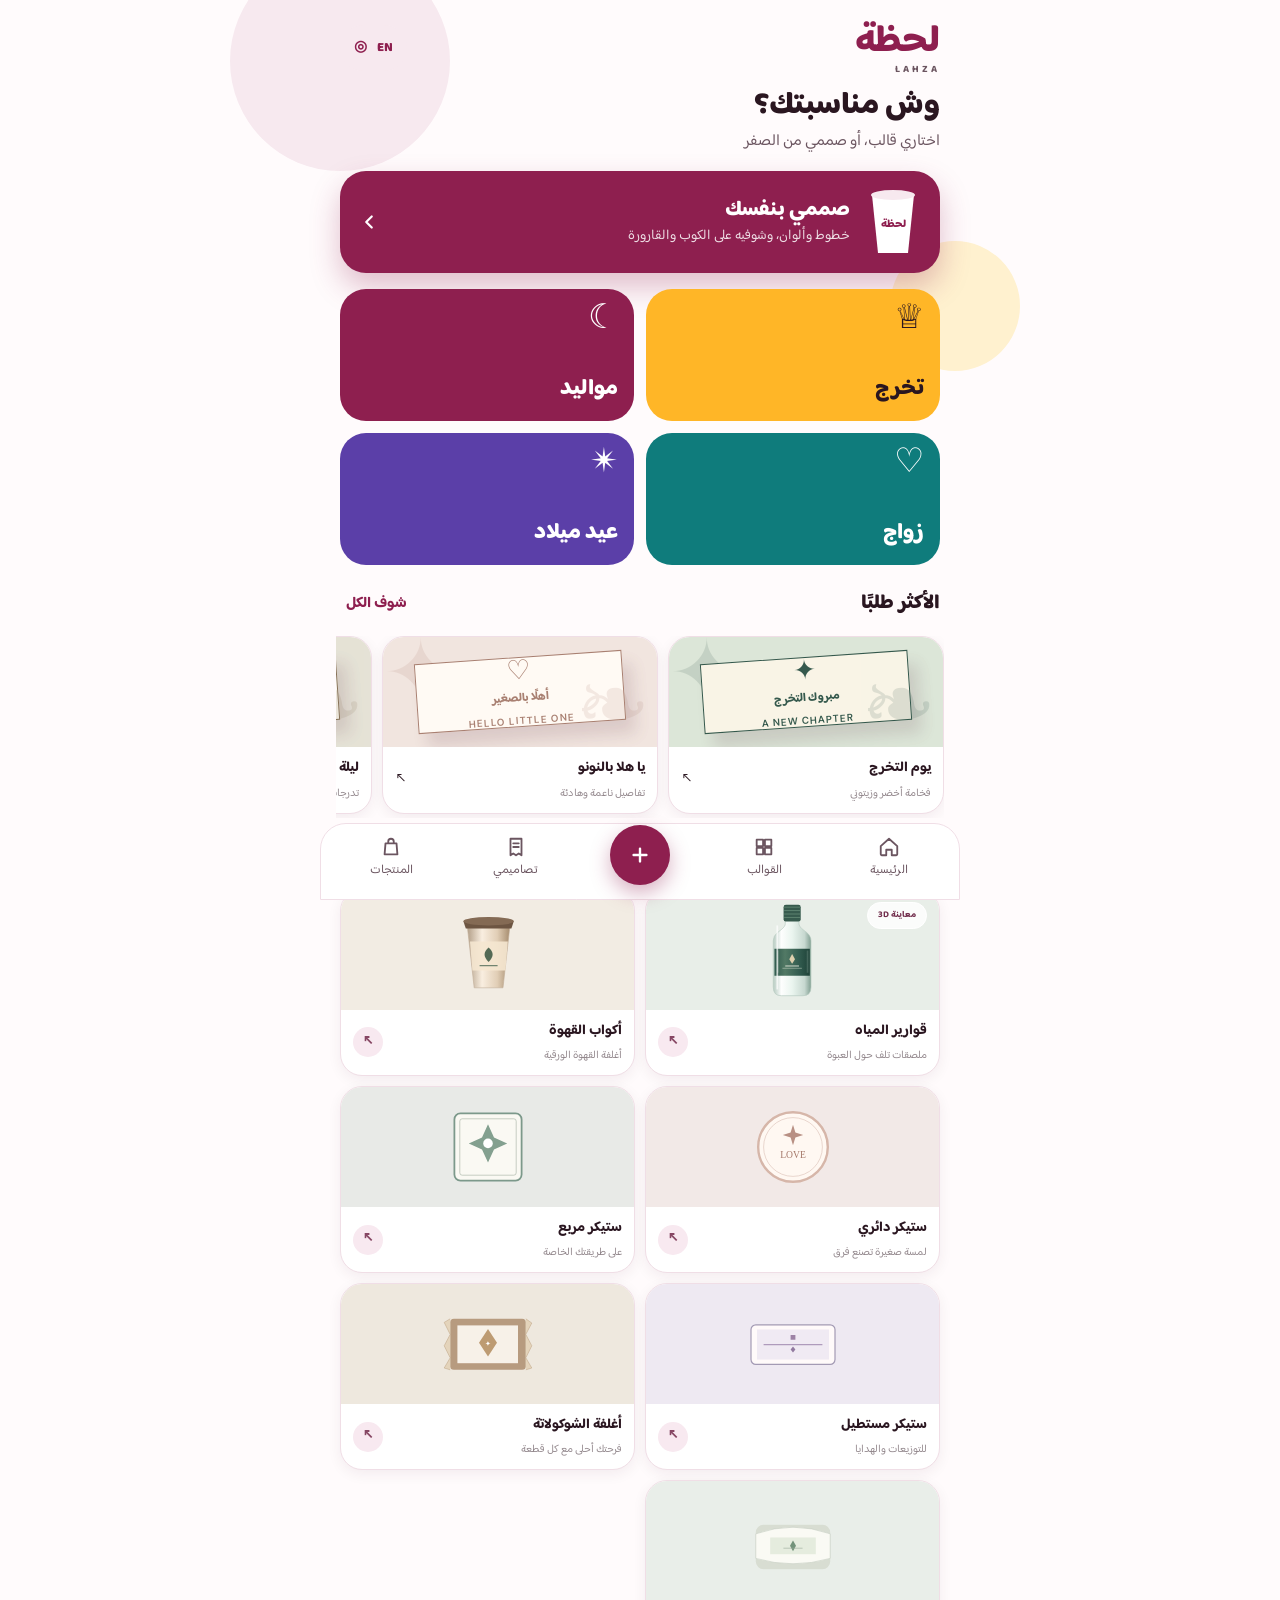
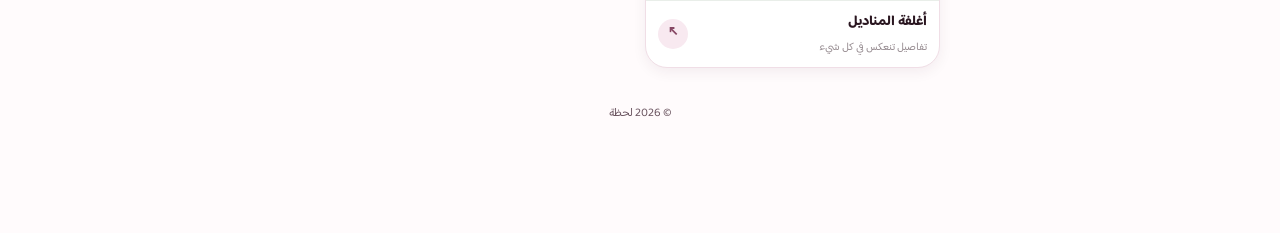
==== commit 945defa1: "fix(lahza): version the studio files so phones load the new layout Co-Authored-By: Claude Opus 5.5 <" ====
--- a/studio/index.html
+++ b/studio/index.html
@@ -1,5 +1,5 @@
 <!DOCTYPE html>
-<html dir="rtl" lang="ar"><head><meta charset="utf-8"/><meta content="width=device-width, initial-scale=1, viewport-fit=cover" name="viewport"/><meta content="#FFFBFC" name="theme-color"/><meta content="yes" name="apple-mobile-web-app-capable"/><meta content="default" name="apple-mobile-web-app-status-bar-style"/><meta content="yes" name="mobile-web-app-capable"/><meta content="لحظة — صممي ثيم مناسبتك، شوفيه على المنتج، ووزّعي نسخه على ورق الطباعة." name="description"/><title>استوديو لحظة</title><link href="./favicon.svg" rel="icon" type="image/svg+xml"/><link href="./styles.css" rel="stylesheet"/><link href="./enhancements.css" rel="stylesheet"/><link href="./theme.css" rel="stylesheet"/><link href="./customize.css" rel="stylesheet"/><link href="./layout.css" rel="stylesheet"/></head><body>
+<html dir="rtl" lang="ar"><head><meta charset="utf-8"/><meta content="width=device-width, initial-scale=1, viewport-fit=cover" name="viewport"/><meta content="#FFFBFC" name="theme-color"/><meta content="yes" name="apple-mobile-web-app-capable"/><meta content="default" name="apple-mobile-web-app-status-bar-style"/><meta content="yes" name="mobile-web-app-capable"/><meta content="لحظة — صممي ثيم مناسبتك، شوفيه على المنتج، ووزّعي نسخه على ورق الطباعة." name="description"/><title>استوديو لحظة</title><link href="./favicon.svg" rel="icon" type="image/svg+xml"/><link href="./styles.css?v=202611131151" rel="stylesheet"/><link href="./enhancements.css?v=202611131151" rel="stylesheet"/><link href="./theme.css?v=202611131151" rel="stylesheet"/><link href="./customize.css?v=202611131151" rel="stylesheet"/><link href="./layout.css?v=202611131151" rel="stylesheet"/></head><body>
 <div aria-live="polite" class="toast" id="toast" role="status"></div>
 <div class="site-shell ha" id="siteShell">
 <header class="ha-header">
@@ -117,6 +117,6 @@
 </section>
 <div class="modal-backdrop" hidden="" id="modalBackdrop"><div aria-modal="true" class="modal" id="modal" role="dialog"><button aria-label="إغلاق" class="modal-close icon-button" id="closeModal">×</button><div id="modalContent"></div></div></div>
 <input accept="image/*,.heic,.heif" hidden="" id="imageInput" multiple="" type="file"/>
-<script defer="" src="./app.js"></script><script defer="" src="./customize.js"></script><script defer="" src="./layout.js"></script>
+<script defer="" src="./app.js?v=202611131151"></script><script defer="" src="./customize.js?v=202611131151"></script><script defer="" src="./layout.js?v=202611131151"></script>
 </body>
 </html>
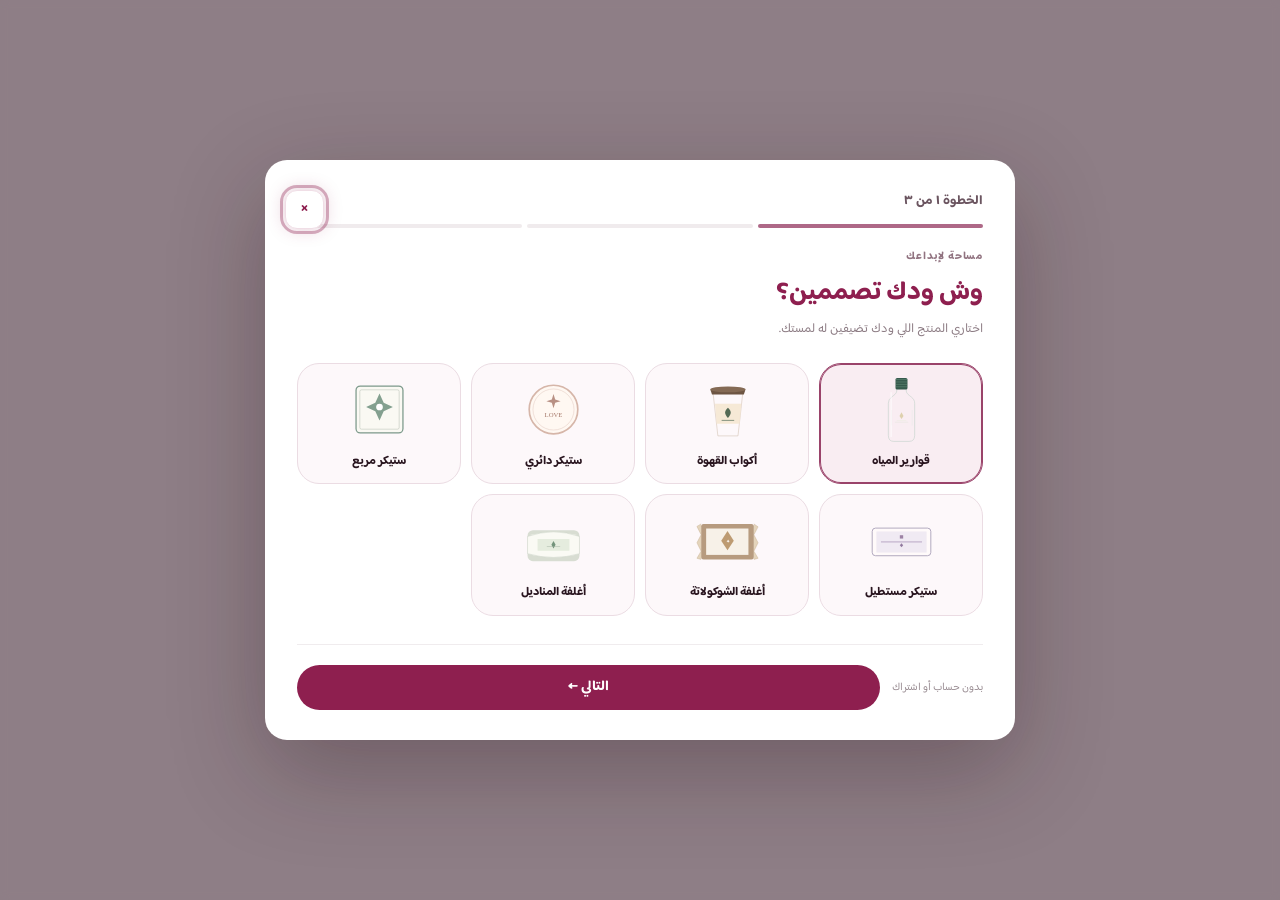
==== commit 33b795d9: "feat(lahza): design-only studio with a home button back to the shop Copied from saud-ux/monasabatak " ====
--- a/studio/index.html
+++ b/studio/index.html
@@ -1,38 +1,12 @@
 <!DOCTYPE html>
-<html dir="rtl" lang="ar"><head><meta charset="utf-8"/><meta content="width=device-width, initial-scale=1, viewport-fit=cover" name="viewport"/><meta content="#FFFBFC" name="theme-color"/><meta content="yes" name="apple-mobile-web-app-capable"/><meta content="default" name="apple-mobile-web-app-status-bar-style"/><meta content="yes" name="mobile-web-app-capable"/><meta content="لحظة — صممي ثيم مناسبتك، شوفيه على المنتج، ووزّعي نسخه على ورق الطباعة." name="description"/><title>استوديو لحظة</title><link href="./favicon.svg" rel="icon" type="image/svg+xml"/><link href="./styles.css?v=202611131151" rel="stylesheet"/><link href="./enhancements.css?v=202611131151" rel="stylesheet"/><link href="./theme.css?v=202611131151" rel="stylesheet"/><link href="./customize.css?v=202611131151" rel="stylesheet"/><link href="./layout.css?v=202611131151" rel="stylesheet"/></head><body>
+<html dir="rtl" lang="ar"><head><meta charset="utf-8"/><meta name="lahza-home" content="../"/><meta content="width=device-width, initial-scale=1, viewport-fit=cover" name="viewport"/><meta content="#FFFBFC" name="theme-color"/><meta content="yes" name="apple-mobile-web-app-capable"/><meta content="default" name="apple-mobile-web-app-status-bar-style"/><meta content="yes" name="mobile-web-app-capable"/><meta content="لحظة — صممي ثيم مناسبتك، شوفيه على المنتج، ووزّعي نسخه على ورق الطباعة." name="description"/><title>استوديو لحظة</title><link href="./favicon.svg" rel="icon" type="image/svg+xml"/><link href="./styles.css?v=202611131157" rel="stylesheet"/><link href="./enhancements.css?v=202611131157" rel="stylesheet"/><link href="./theme.css?v=202611131157" rel="stylesheet"/><link href="./customize.css?v=202611131157" rel="stylesheet"/><link href="./layout.css?v=202611131157" rel="stylesheet"/></head><body>
 <div aria-live="polite" class="toast" id="toast" role="status"></div>
-<div class="site-shell ha" id="siteShell">
-<header class="ha-header">
-<button class="ha-brand" data-go="home" type="button" aria-label="لحظة، الرئيسية">لحظة<small>LAHZA</small></button>
-<button class="ha-round" id="languageBtn" type="button">EN</button>
-</header>
-<main>
-<section id="homeView" class="ha-home">
-<div class="ha-blob ha-blob-1" aria-hidden="true"></div><div class="ha-blob ha-blob-2" aria-hidden="true"></div>
-<div class="ha-hello"><h1>وش مناسبتك؟</h1><p>اختاري قالب، أو صممي من الصفر</p></div>
-<button class="ha-cta" data-start="water" type="button">
-<svg width="58" height="70" viewBox="0 0 58 70" aria-hidden="true"><path d="M8 8h42l-6 58H14z" fill="#FFFFFF"></path><ellipse cx="29" cy="8" rx="22" ry="5" fill="#F7E9EF"></ellipse><text x="29" y="40" text-anchor="middle" font-size="11" font-weight="800" fill="#8E1F4F" font-family="Baloo Bhaijaan 2">لحظة</text></svg>
-<span><strong>صممي بنفسك</strong><small>خطوط وألوان، وشوفيه على الكوب والقارورة</small></span>
-<svg width="22" height="22" viewBox="0 0 24 24" fill="none" stroke="currentColor" stroke-width="2.4" stroke-linecap="round" stroke-linejoin="round" aria-hidden="true"><path d="M15 6l-6 6 6 6"/></svg>
-</button>
-<div class="occasion-grid ha-tiles" id="occasionGrid"></div>
-<div class="ha-row-head"><h2>الأكثر طلبًا</h2><button class="ha-link" data-go="templates" type="button">شوف الكل</button></div>
-<div class="template-grid ha-strip" id="featuredTemplates"></div>
-<div class="ha-row-head" id="products"><h2>حسب المنتج</h2></div>
-<div class="product-grid ha-products" id="productsGrid"></div>
-<div class="hero-showcase" hidden=""><canvas id="heroBottleCanvas" width="10" height="10"></canvas></div>
-<footer class="ha-foot">© <span id="footerYear">2026</span> لحظة</footer>
-</section>
-<section class="container inner-view" hidden="" id="templatesView"><div class="inner-header"><button class="back-link" data-go="home">→ <span data-i18n="goHome">الرئيسية</span></button><div class="section-kicker" data-i18n="templatesKicker">اختياراتنا لك</div><h1 data-i18n="allTemplatesTitle">قوالب لحظة</h1><p data-i18n="allTemplatesDesc">كل قالب قابل للتعديل بالكامل. اختاري اللي يعجبك وابدئي.</p></div><div class="filter-chips" id="templateFilters"></div><div class="template-grid all-templates" id="allTemplatesGrid"></div></section>
-<section class="container inner-view" hidden="" id="projectsView"><div class="inner-header"><button class="back-link" data-go="home">→ <span data-i18n="goHome">الرئيسية</span></button><div class="section-kicker" data-i18n="myDesignsKick">مساحتك الإبداعية</div><h1 data-i18n="myDesigns">تصاميمي</h1><p data-i18n="myDesignsDesc">تصاميمك محفوظة على هذا الجهاز فقط. احفظي نسخة لنقلها لجهاز آخر.</p></div><div class="projects-top"><input aria-label="البحث في تصاميمي" class="projects-search" id="projectsSearch" placeholder="ابحثي في تصاميمك..." type="search"/><button class="button button-primary" data-i18n="newDesign" data-start="water">+ تصميم جديد</button><label class="button button-outline file-label"><span data-i18n="importProject">استيراد مشروع JSON</span><input accept="application/json,.json" hidden="" id="importProjectInput" type="file"/></label></div><div class="projects-grid" id="projectsGrid"></div></section>
-</main>
-<nav aria-label="القائمة الرئيسية" class="ha-nav">
-<button data-go="home" type="button"><svg width="22" height="22" viewBox="0 0 24 24" fill="none" stroke="currentColor" stroke-width="2" stroke-linecap="round" stroke-linejoin="round" aria-hidden="true"><path d="M3 11l9-8 9 8v9a1 1 0 0 1-1 1h-5v-6H9v6H4a1 1 0 0 1-1-1z"/></svg><small>الرئيسية</small></button>
-<button data-go="templates" type="button"><svg width="22" height="22" viewBox="0 0 24 24" fill="none" stroke="currentColor" stroke-width="2" stroke-linecap="round" stroke-linejoin="round" aria-hidden="true"><path d="M4 4h7v7H4zM13 4h7v7h-7zM4 13h7v7H4zM13 13h7v7h-7z"/></svg><small>القوالب</small></button>
-<button class="ha-nav-main" data-start="water" type="button" aria-label="تصميم جديد"><svg width="22" height="22" viewBox="0 0 24 24" fill="none" stroke="currentColor" stroke-width="2.6" stroke-linecap="round" stroke-linejoin="round" aria-hidden="true"><path d="M12 5v14M5 12h14"/></svg></button>
-<button data-go="projects" type="button"><svg width="22" height="22" viewBox="0 0 24 24" fill="none" stroke="currentColor" stroke-width="2" stroke-linecap="round" stroke-linejoin="round" aria-hidden="true"><path d="M6 3h12v18l-3-2-3 2-3-2-3 2zM9 8h6M9 12h6"/></svg><small>تصاميمي</small></button>
-<button data-scroll="products" type="button"><svg width="22" height="22" viewBox="0 0 24 24" fill="none" stroke="currentColor" stroke-width="2" stroke-linecap="round" stroke-linejoin="round" aria-hidden="true"><path d="M6 8h12l1 12H5zM9 8V6a3 3 0 0 1 6 0v2"/></svg><small>المنتجات</small></button>
-</nav>
+<div class="site-shell" id="siteShell" hidden="">
+<!-- The studio is for designing only (Record 18). These hidden lists keep the ids app.js fills. -->
+<button id="languageBtn" type="button" hidden="">EN</button>
+<section id="homeView"><div id="occasionGrid"></div><div id="featuredTemplates"></div><div id="productsGrid"></div><div class="hero-showcase"><canvas id="heroBottleCanvas" width="10" height="10"></canvas></div><span id="footerYear"></span></section>
+<section id="templatesView"><div id="templateFilters"></div><div id="allTemplatesGrid"></div></section>
+<section id="projectsView"><input id="importProjectInput" type="file" accept="application/json,.json" hidden=""/></section>
 </div>
 
 <section class="wsb" hidden="" id="workspace">
@@ -41,7 +15,7 @@
 <canvas aria-label="لوحة التصميم" hidden="" id="flatCanvas"></canvas>
 </div>
 <header class="wsb-top">
-<button class="wsb-round" id="exitEditor" type="button" aria-label="رجوع للرئيسية"><svg width="22" height="22" viewBox="0 0 24 24" fill="none" stroke="currentColor" stroke-width="2.2" stroke-linecap="round" stroke-linejoin="round" aria-hidden="true"><path d="M6 6l12 12M18 6L6 18"/></svg></button>
+<button class="wsb-home" id="exitEditor" type="button"><svg width="20" height="20" viewBox="0 0 24 24" fill="none" stroke="currentColor" stroke-width="2.2" stroke-linecap="round" stroke-linejoin="round" aria-hidden="true"><path d="M3 11l9-8 9 8v9a1 1 0 0 1-1 1h-5v-6H9v6H4a1 1 0 0 1-1-1z"/></svg><span id="homeLabel">الرئيسية</span></button>
 <div class="wsb-toggle" role="group" aria-label="طريقة العرض">
 <button class="view-tab active" data-view="3d" id="show3DBtn" type="button">3D</button>
 <button class="view-tab" data-view="flat" id="showFlatBtn" type="button">مسطح</button>
@@ -91,6 +65,8 @@
 <div class="wsb-meta"><strong id="stageTitle">قارورة مياه</strong><span class="size-chip" id="sizeChip">190 × 50 مم</span></div>
 <div class="wsb-grid">
 <button class="wsb-item" id="cloneDesignBtn" type="button">▣ نسخ التصميم لمنتجات أخرى</button>
+<button class="wsb-item" id="newDesignBtn" type="button">＋ تصميم جديد</button>
+<button class="wsb-item" id="myDesignsBtn" type="button">◷ تصاميمي</button>
 <button class="wsb-item" id="changeProductBtn" type="button">⇄ تغيير المنتج أو المقاس</button>
 <button class="wsb-item" id="sizeSettingsBtn" type="button">↔ ضبط المقاس</button>
 <button class="wsb-item" id="downloadMockupBtn" type="button">↓ <span>تنزيل صورة المنتج</span></button>
@@ -117,6 +93,6 @@
 </section>
 <div class="modal-backdrop" hidden="" id="modalBackdrop"><div aria-modal="true" class="modal" id="modal" role="dialog"><button aria-label="إغلاق" class="modal-close icon-button" id="closeModal">×</button><div id="modalContent"></div></div></div>
 <input accept="image/*,.heic,.heif" hidden="" id="imageInput" multiple="" type="file"/>
-<script defer="" src="./app.js?v=202611131151"></script><script defer="" src="./customize.js?v=202611131151"></script><script defer="" src="./layout.js?v=202611131151"></script>
+<script defer="" src="./app.js?v=202611131157"></script><script defer="" src="./customize.js?v=202611131157"></script><script defer="" src="./layout.js?v=202611131157"></script>
 </body>
 </html>
--- a/studio/layout.css
+++ b/studio/layout.css
@@ -1,58 +1,4 @@
-/* Lahza Studio layout (Record 17). Home in style أ, studio in style ب. Loaded last. */
-
-/* ===================== Home: style أ ===================== */
-.ha{min-height:100vh;background:var(--bg);padding-bottom:110px;position:relative;overflow-x:hidden}
-.ha-header{position:relative;z-index:2;display:flex;align-items:center;justify-content:space-between;width:min(640px,100%);margin:0 auto;box-sizing:border-box;padding:22px max(20px,env(safe-area-inset-right,0px)) 6px max(20px,env(safe-area-inset-left,0px))}
-.ha-brand{border:0;background:none;padding:0;display:flex;flex-direction:column;align-items:flex-start;font-size:38px;font-weight:800;color:var(--primary);line-height:1.1}
-.ha-brand small{font-size:10px;letter-spacing:3px;color:var(--muted);font-weight:700}
-.ha-round{min-width:46px;height:46px;padding:0 14px;gap:6px;border-radius:999px;grid-auto-flow:column;border:0;background:var(--primary-soft);color:var(--primary);font-weight:800;font-size:13px;display:grid;place-items:center}
-.ha main>section{width:min(640px,100%);margin:0 auto;box-sizing:border-box;padding-inline:max(20px,env(safe-area-inset-left,0px))}
-.ha-home{position:relative;display:flex;flex-direction:column;gap:16px;padding-top:6px}
-.ha-blob{position:absolute;border-radius:50%;z-index:0;pointer-events:none}
-.ha-blob-1{width:220px;height:220px;background:var(--primary-soft);top:-130px;left:-90px}
-.ha-blob-2{width:130px;height:130px;background:#FFF1CF;top:160px;right:-60px}
-.ha-home>*:not(.ha-blob){position:relative;z-index:1}
-.ha-hello h1{margin:0;font-size:31px;font-weight:800;line-height:1.3;color:var(--ink)}
-.ha-hello p{margin:2px 0 0;font-size:16px;color:var(--muted)}
-.ha-cta{display:flex;align-items:center;gap:14px;width:100%;padding:16px 18px;border:0;border-radius:26px;background:var(--primary);color:#fff;text-align:start;box-shadow:0 14px 30px rgba(142,31,79,.28);transition:transform .3s var(--ease)}
-.ha-cta span{flex:1;display:flex;flex-direction:column}
-.ha-cta strong{font-size:21px;font-weight:800;line-height:1.3}
-.ha-cta small{font-size:14px;opacity:.85}
-.ha-cta:active{transform:scale(.97)}
-.ha-tiles{grid-template-columns:repeat(2,minmax(0,1fr))!important;gap:12px!important}
-.ha-tiles .occasion-card{height:132px;border:0;border-radius:26px;background:var(--occ-bg);color:var(--occ-fg);padding:14px 16px;display:flex;flex-direction:column;justify-content:space-between;align-items:flex-start;box-shadow:none}
-.ha-tiles .occasion-card:hover{transform:translateY(-3px);box-shadow:0 10px 24px rgba(42,22,32,.15)}
-.ha-tiles .occasion-art{height:auto;margin:0;color:inherit;justify-content:flex-start}
-.ha-tiles .occ-decoration{display:none}
-.ha-tiles .occ-mark{font-family:inherit;font-size:34px;line-height:1}
-.ha-tiles .occasion-card strong{font-size:22px;font-weight:800;color:inherit}
-.ha-tiles .occasion-card small{display:none}
-.ha-row-head{display:flex;align-items:center;justify-content:space-between;margin-top:6px}
-.ha-row-head h2{margin:0;font-size:20px;font-weight:800}
-.ha-link{border:0;background:none;color:var(--primary);font-weight:700;font-size:15px}
-.ha-strip{display:flex!important;gap:10px!important;overflow-x:auto;scroll-snap-type:x mandatory;padding-bottom:4px;margin-inline:-4px;padding-inline:4px;scrollbar-width:none}
-.ha-strip::-webkit-scrollbar{display:none}
-.ha-strip .template-card{flex:0 0 46%;scroll-snap-align:start;border-radius:22px}
-.ha-strip .template-preview{height:110px}
-.ha-strip .template-label{height:70px}
-.ha-strip .template-label strong{font-size:12px}
-.ha-strip .template-info{padding:10px 12px}
-.ha-products{grid-template-columns:repeat(2,minmax(0,1fr))!important;gap:10px!important}
-.ha-products .product-card{border-radius:22px}
-.ha-products .product-visual{height:120px}
-.ha-products .product-visual svg{height:96px!important;width:auto}
-.ha-products .product-card-content{padding:10px 12px}
-.ha-products .product-card-content strong{font-size:14px}
-.ha-foot{text-align:center;color:var(--muted);font-size:12px;padding:20px 0 0}
-.ha .inner-view{padding-top:18px;min-height:0}
-.ha .inner-header h1{font-size:30px}
-.ha .template-grid.all-templates,.ha .projects-grid{grid-template-columns:repeat(2,minmax(0,1fr))}
-.ha-nav{position:fixed;left:0;right:0;bottom:0;z-index:20;display:grid;grid-template-columns:repeat(5,minmax(0,1fr));align-items:end;padding:8px max(8px,env(safe-area-inset-left,0px)) calc(14px + env(safe-area-inset-bottom,0px));background:#fff;border-top:1px solid var(--line)}
-.ha-nav button{border:0;background:none;display:flex;flex-direction:column;align-items:center;gap:2px;color:var(--muted);font-size:12.5px;padding:4px 0}
-.ha-nav button small{font-size:12.5px}
-.ha-nav .ha-nav-main{justify-self:center;width:60px;height:60px;margin-top:-30px;border-radius:50%;background:var(--primary);color:#fff;display:grid;place-items:center;box-shadow:0 8px 20px rgba(142,31,79,.35)}
-@media(min-width:900px){.ha-nav{width:min(640px,100%);left:50%;transform:translateX(-50%);border-radius:26px 26px 0 0;border:1px solid var(--line)}}
-body.editor-open .ha-nav{display:none}
+/* Lahza Studio layout (Records 17 and 18). The studio in style ب, for designing only. Loaded last. */
 
 /* ===================== Studio: style ب ===================== */
 .wsb{position:fixed;inset:0;z-index:30;background:#EFE9EC;color:var(--ink);overflow:hidden;font-family:var(--font)}
@@ -134,3 +80,11 @@
 .wsb.sheet-open #bottleCanvas{height:calc(100% - var(--sheet-h) - 90px)!important}
 .wsb.sheet-open .wsb-3d,.wsb.sheet-open .wsb-bottom{visibility:hidden}
 .ha-round .language-circle{font-size:15px}
+.wsb-home{height:44px;padding:0 16px 0 14px;border:0;border-radius:999px;background:rgba(255,255,255,.92);color:var(--ink);display:flex;align-items:center;gap:6px;font-size:15px;font-weight:800;box-shadow:0 2px 10px rgba(42,22,32,.08);flex:none}
+.wsb-home:active{transform:scale(.934)}
+#siteShell{display:none!important}
+body{background:#EFE9EC}
+.modal .projects-grid{display:grid;grid-template-columns:repeat(2,minmax(0,1fr));gap:10px}
+.modal .projects-top{display:flex;gap:8px;flex-wrap:wrap;margin-bottom:14px}
+@media(max-width:520px){.modal .projects-grid{grid-template-columns:1fr}}
+.modal-step{direction:rtl!important;font:700 13px var(--font)!important;letter-spacing:0!important;color:var(--muted)!important}
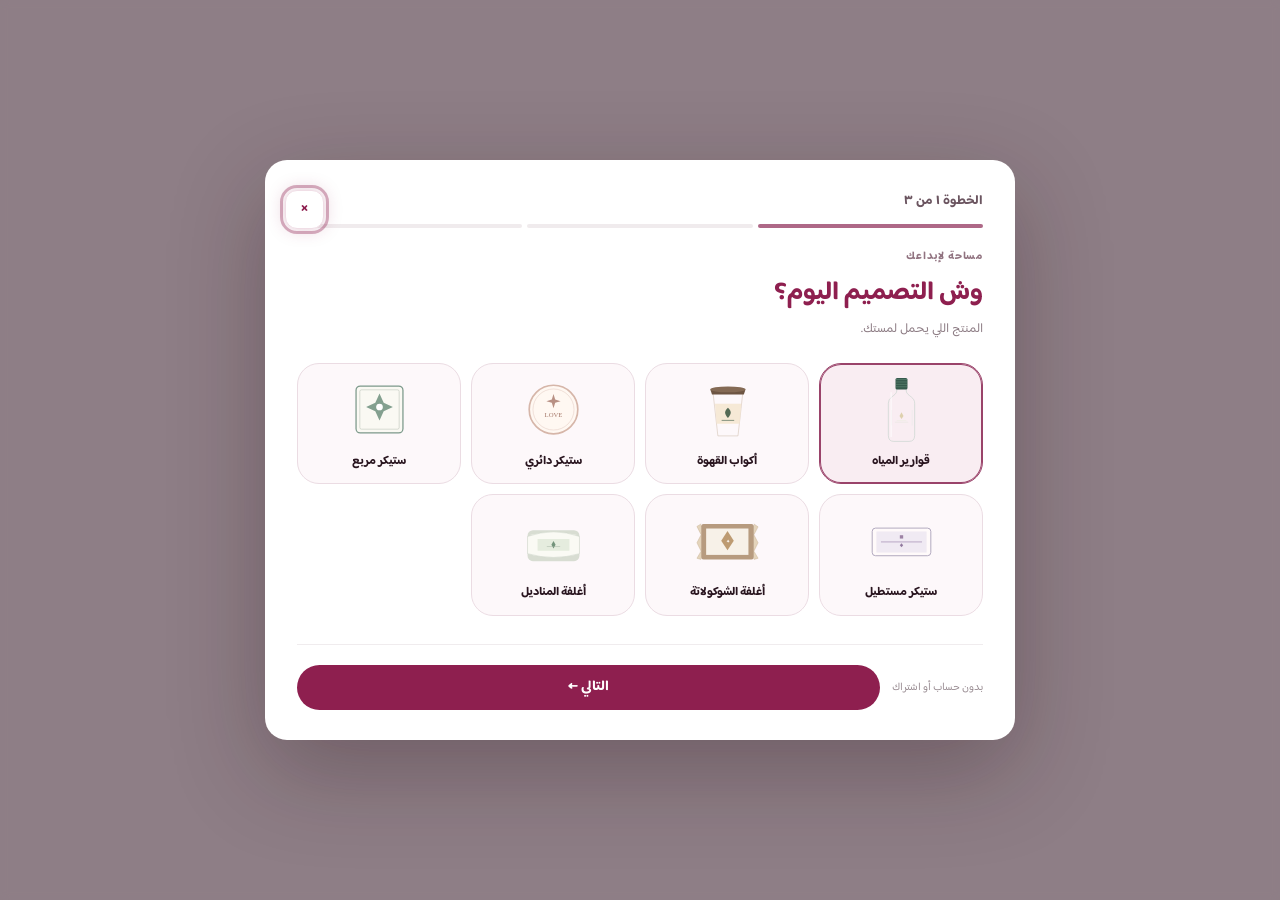
==== commit 23b14301: "feat(lahza): studio with free editing, 3D spin and neutral wording Copied from saud-ux/monasabatak s" ====
--- a/studio/index.html
+++ b/studio/index.html
@@ -1,5 +1,5 @@
 <!DOCTYPE html>
-<html dir="rtl" lang="ar"><head><meta charset="utf-8"/><meta name="lahza-home" content="../"/><meta content="width=device-width, initial-scale=1, viewport-fit=cover" name="viewport"/><meta content="#FFFBFC" name="theme-color"/><meta content="yes" name="apple-mobile-web-app-capable"/><meta content="default" name="apple-mobile-web-app-status-bar-style"/><meta content="yes" name="mobile-web-app-capable"/><meta content="لحظة — صممي ثيم مناسبتك، شوفيه على المنتج، ووزّعي نسخه على ورق الطباعة." name="description"/><title>استوديو لحظة</title><link href="./favicon.svg" rel="icon" type="image/svg+xml"/><link href="./styles.css?v=202611131157" rel="stylesheet"/><link href="./enhancements.css?v=202611131157" rel="stylesheet"/><link href="./theme.css?v=202611131157" rel="stylesheet"/><link href="./customize.css?v=202611131157" rel="stylesheet"/><link href="./layout.css?v=202611131157" rel="stylesheet"/></head><body>
+<html dir="rtl" lang="ar"><head><meta charset="utf-8"/><meta name="lahza-home" content="../"/><meta content="width=device-width, initial-scale=1, viewport-fit=cover" name="viewport"/><meta content="#FFFBFC" name="theme-color"/><meta content="yes" name="apple-mobile-web-app-capable"/><meta content="default" name="apple-mobile-web-app-status-bar-style"/><meta content="yes" name="mobile-web-app-capable"/><meta content="لحظة — تصميم ثيم المناسبة ومعاينته على المنتج وتوزيع نسخه على ورق الطباعة." name="description"/><title>استوديو لحظة</title><link href="./favicon.svg" rel="icon" type="image/svg+xml"/><link href="./styles.css?v=202611131206" rel="stylesheet"/><link href="./enhancements.css?v=202611131206" rel="stylesheet"/><link href="./theme.css?v=202611131206" rel="stylesheet"/><link href="./customize.css?v=202611131206" rel="stylesheet"/><link href="./layout.css?v=202611131206" rel="stylesheet"/></head><body>
 <div aria-live="polite" class="toast" id="toast" role="status"></div>
 <div class="site-shell" id="siteShell" hidden="">
 <!-- The studio is for designing only (Record 18). These hidden lists keep the ids app.js fills. -->
@@ -35,16 +35,8 @@
 <button class="wsb-tool" id="moreBtn" type="button" aria-label="المزيد"><svg width="22" height="22" viewBox="0 0 24 24" fill="none" stroke="currentColor" stroke-width="2" stroke-linecap="round" stroke-linejoin="round" aria-hidden="true"><circle cx="5" cy="12" r="1.5"/><circle cx="12" cy="12" r="1.5"/><circle cx="19" cy="12" r="1.5"/></svg></button>
 </nav>
 <div class="stage-controls wsb-3d" id="stageControls">
-<div class="wsb-3d-row">
-<button class="wsb-round wsb-small" id="rotateLeft" type="button" aria-label="لف"><svg width="22" height="22" viewBox="0 0 24 24" fill="none" stroke="currentColor" stroke-width="2" stroke-linecap="round" stroke-linejoin="round" aria-hidden="true"><path d="M9 14l-4-4 4-4M5 10h9a5 5 0 0 1 0 10h-3"/></svg></button>
-<button class="wsb-round wsb-small" id="rotateRight" type="button" aria-label="لف للجهة الثانية"><svg width="22" height="22" viewBox="0 0 24 24" fill="none" stroke="currentColor" stroke-width="2" stroke-linecap="round" stroke-linejoin="round" aria-hidden="true"><path d="M15 14l4-4-4-4M19 10h-9a5 5 0 0 0 0 10h3"/></svg></button>
-<button class="wsb-round wsb-small" id="zoomOut" type="button" aria-label="تصغير"><svg width="22" height="22" viewBox="0 0 24 24" fill="none" stroke="currentColor" stroke-width="2" stroke-linecap="round" stroke-linejoin="round" aria-hidden="true"><path d="M5 12h14"/></svg></button>
-<button class="wsb-round wsb-small" id="zoomIn" type="button" aria-label="تكبير"><svg width="22" height="22" viewBox="0 0 24 24" fill="none" stroke="currentColor" stroke-width="2" stroke-linecap="round" stroke-linejoin="round" aria-hidden="true"><path d="M12 5v14M5 12h14"/></svg></button>
-</div>
-<div class="wsb-mode">
-<button class="mode-btn active" id="editOnBottle" type="button">حرّكي التصميم</button>
-<button class="mode-btn" id="spinBottle" type="button"><span id="spinLabel">لفّي المنتج</span></button>
-</div>
+<p class="wsb-hint3d">السحب يلف المنتج · السحب على العنصر يحرّكه · إصبعين للتكبير</p>
+<div hidden=""><button id="rotateLeft" type="button">↶</button><button id="rotateRight" type="button">↷</button><button id="zoomOut" type="button">−</button><button id="zoomIn" type="button">+</button><button class="mode-btn active" id="editOnBottle" type="button">تحريك</button><button class="mode-btn" id="spinBottle" type="button"><span id="spinLabel">لف المنتج</span></button></div>
 </div>
 <div class="wsb-bottom">
 <div aria-label="العنصر المحدد" class="selection-quickbar wsb-pill" hidden="" id="selectionQuickbar">
@@ -93,6 +85,6 @@
 </section>
 <div class="modal-backdrop" hidden="" id="modalBackdrop"><div aria-modal="true" class="modal" id="modal" role="dialog"><button aria-label="إغلاق" class="modal-close icon-button" id="closeModal">×</button><div id="modalContent"></div></div></div>
 <input accept="image/*,.heic,.heif" hidden="" id="imageInput" multiple="" type="file"/>
-<script defer="" src="./app.js?v=202611131157"></script><script defer="" src="./customize.js?v=202611131157"></script><script defer="" src="./layout.js?v=202611131157"></script>
+<script defer="" src="./app.js?v=202611131206"></script><script defer="" src="./customize.js?v=202611131206"></script><script defer="" src="./layout.js?v=202611131206"></script>
 </body>
 </html>
--- a/studio/layout.css
+++ b/studio/layout.css
@@ -25,7 +25,7 @@
 .wsb-tool-dark{background:var(--ink);color:#fff}
 .wsb-aa{font-size:19px;font-weight:800;line-height:1}
 .wsb-wheel{width:24px;height:24px;border-radius:50%;background:conic-gradient(#8E1F4F,#FFB627,#0F7C7C,#5B3FA8,#8E1F4F)}
-.wsb-3d{position:absolute!important;z-index:5;left:50%!important;right:auto!important;top:auto!important;bottom:calc(122px + env(safe-area-inset-bottom,0px))!important;transform:translateX(-50%);display:flex;flex-direction:column;align-items:center;gap:8px;background:none!important;padding:0!important;box-shadow:none!important;width:max-content}
+.wsb-3d{position:absolute!important;z-index:5;left:50%!important;right:auto!important;top:auto!important;bottom:calc(150px + env(safe-area-inset-bottom,0px))!important;transform:translateX(-50%);display:flex;flex-direction:column;align-items:center;gap:8px;background:none!important;padding:0!important;box-shadow:none!important;width:max-content}
 .wsb-3d[hidden]{display:none!important}
 .wsb-3d-row{display:flex;gap:6px}
 .wsb-mode{display:flex;gap:3px;padding:3px;border-radius:999px;background:rgba(255,255,255,.9)}
@@ -88,3 +88,7 @@
 .modal .projects-top{display:flex;gap:8px;flex-wrap:wrap;margin-bottom:14px}
 @media(max-width:520px){.modal .projects-grid{grid-template-columns:1fr}}
 .modal-step{direction:rtl!important;font:700 13px var(--font)!important;letter-spacing:0!important;color:var(--muted)!important}
+.wsb-hint3d{margin:0;padding:7px 14px;border-radius:999px;background:rgba(42,22,32,.72);color:#fff;font-size:12.5px;font-weight:700;white-space:nowrap;pointer-events:none}
+.wsb.sheet-open .wsb-hint3d{display:none}
+#flatCanvas,#bottleCanvas{touch-action:none;-webkit-user-select:none;user-select:none;-webkit-touch-callout:none}
+#bottleCanvas{cursor:grab}#bottleCanvas:active{cursor:grabbing}
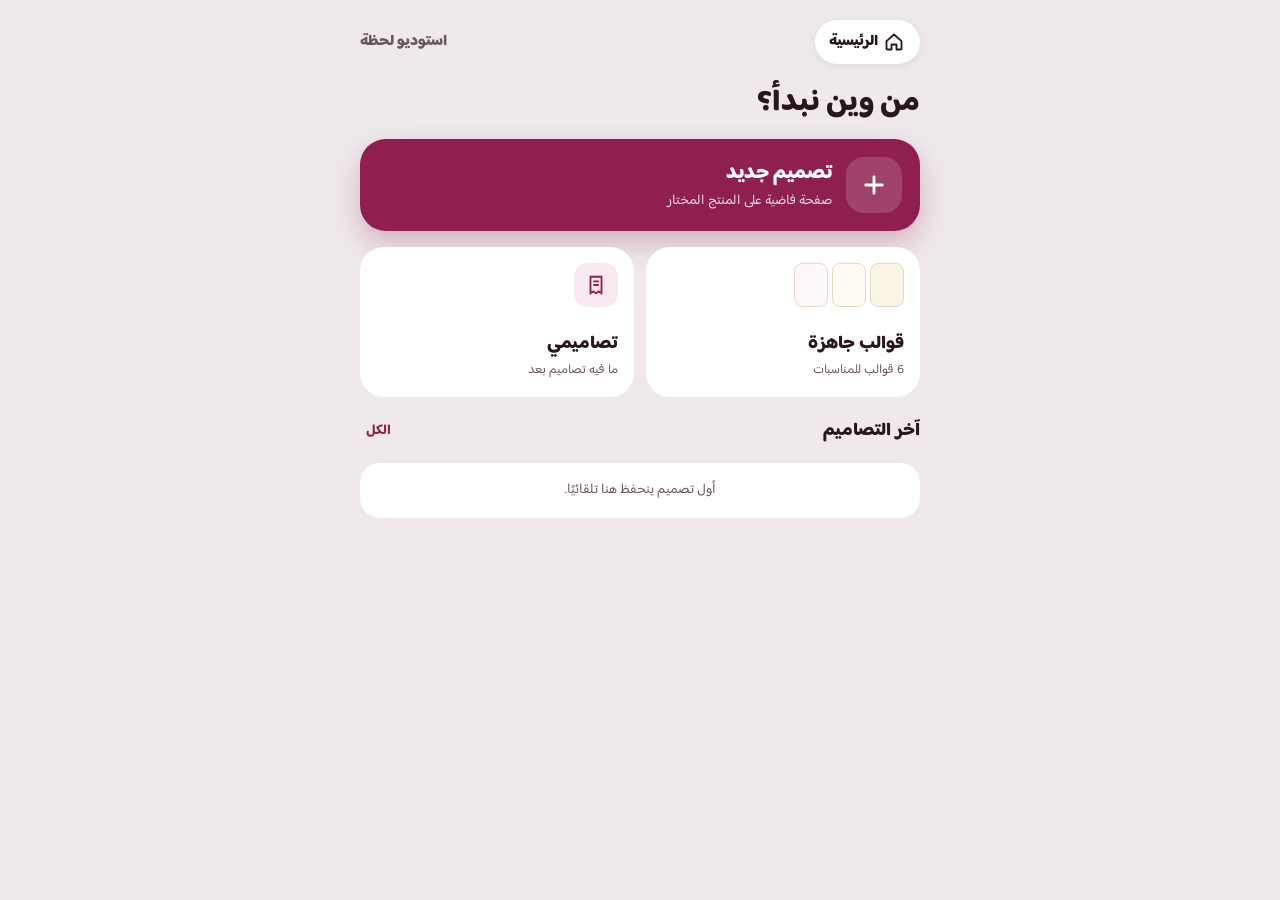
==== commit 280e7c6f: "feat(lahza): studio start screen with templates and my designs Copied from saud-ux/monasabatak studi" ====
--- a/studio/index.html
+++ b/studio/index.html
@@ -1,5 +1,5 @@
 <!DOCTYPE html>
-<html dir="rtl" lang="ar"><head><meta charset="utf-8"/><meta name="lahza-home" content="../"/><meta content="width=device-width, initial-scale=1, viewport-fit=cover" name="viewport"/><meta content="#FFFBFC" name="theme-color"/><meta content="yes" name="apple-mobile-web-app-capable"/><meta content="default" name="apple-mobile-web-app-status-bar-style"/><meta content="yes" name="mobile-web-app-capable"/><meta content="لحظة — تصميم ثيم المناسبة ومعاينته على المنتج وتوزيع نسخه على ورق الطباعة." name="description"/><title>استوديو لحظة</title><link href="./favicon.svg" rel="icon" type="image/svg+xml"/><link href="./styles.css?v=202611131206" rel="stylesheet"/><link href="./enhancements.css?v=202611131206" rel="stylesheet"/><link href="./theme.css?v=202611131206" rel="stylesheet"/><link href="./customize.css?v=202611131206" rel="stylesheet"/><link href="./layout.css?v=202611131206" rel="stylesheet"/></head><body>
+<html dir="rtl" lang="ar"><head><meta charset="utf-8"/><meta name="lahza-home" content="../"/><meta content="width=device-width, initial-scale=1, viewport-fit=cover" name="viewport"/><meta content="#FFFBFC" name="theme-color"/><meta content="yes" name="apple-mobile-web-app-capable"/><meta content="default" name="apple-mobile-web-app-status-bar-style"/><meta content="yes" name="mobile-web-app-capable"/><meta content="لحظة — تصميم ثيم المناسبة ومعاينته على المنتج وتوزيع نسخه على ورق الطباعة." name="description"/><title>استوديو لحظة</title><link href="./favicon.svg" rel="icon" type="image/svg+xml"/><link href="./styles.css?v=202611131215" rel="stylesheet"/><link href="./enhancements.css?v=202611131215" rel="stylesheet"/><link href="./theme.css?v=202611131215" rel="stylesheet"/><link href="./customize.css?v=202611131215" rel="stylesheet"/><link href="./layout.css?v=202611131215" rel="stylesheet"/></head><body>
 <div aria-live="polite" class="toast" id="toast" role="status"></div>
 <div class="site-shell" id="siteShell" hidden="">
 <!-- The studio is for designing only (Record 18). These hidden lists keep the ids app.js fills. -->
@@ -8,6 +8,24 @@
 <section id="templatesView"><div id="templateFilters"></div><div id="allTemplatesGrid"></div></section>
 <section id="projectsView"><input id="importProjectInput" type="file" accept="application/json,.json" hidden=""/></section>
 </div>
+
+<section class="st" id="startScreen" hidden="" aria-label="بداية الاستديو">
+<header class="st-head">
+<button class="wsb-home" id="startHomeBtn" type="button"><svg width="20" height="20" viewBox="0 0 24 24" fill="none" stroke="currentColor" stroke-width="2.2" stroke-linecap="round" stroke-linejoin="round" aria-hidden="true"><path d="M3 11l9-8 9 8v9a1 1 0 0 1-1 1h-5v-6H9v6H4a1 1 0 0 1-1-1z"/></svg><span>الرئيسية</span></button>
+<span class="st-brand">استوديو لحظة</span>
+</header>
+<h1 class="st-title">من وين نبدأ؟</h1>
+<button class="st-new" id="startNewBtn" type="button">
+<span class="st-new-icon"><svg width="28" height="28" viewBox="0 0 24 24" fill="none" stroke="currentColor" stroke-width="2.4" stroke-linecap="round" aria-hidden="true"><path d="M12 5v14M5 12h14"/></svg></span>
+<span class="st-new-text"><strong>تصميم جديد</strong><small>صفحة فاضية على المنتج المختار</small></span>
+</button>
+<div class="st-pair">
+<button class="st-card" id="startTemplatesBtn" type="button"><span class="st-thumbs" aria-hidden="true"><i style="background:#F9F4E6"></i><i style="background:#FFFAF4"></i><i style="background:#FEF8FC"></i></span><span class="st-card-text"><strong>قوالب جاهزة</strong><small id="startTemplatesCount">قوالب للمناسبات</small></span></button>
+<button class="st-card" id="startMineBtn" type="button"><span class="st-icon" aria-hidden="true"><svg width="22" height="22" viewBox="0 0 24 24" fill="none" stroke="currentColor" stroke-width="2" aria-hidden="true"><path d="M6 3h12v18l-3-2-3 2-3-2-3 2zM9 8h6M9 12h6"/></svg></span><span class="st-card-text"><strong>تصاميمي</strong><small id="startMineCount">محفوظة على هذا الجهاز</small></span></button>
+</div>
+<div class="st-row-head"><h2>آخر التصاميم</h2><button class="st-link" id="startAllBtn" type="button">الكل</button></div>
+<div class="st-recent" id="startRecent"></div>
+</section>
 
 <section class="wsb" hidden="" id="workspace">
 <div class="preview-frame wsb-stage" id="previewFrame">
@@ -58,6 +76,7 @@
 <div class="wsb-grid">
 <button class="wsb-item" id="cloneDesignBtn" type="button">▣ نسخ التصميم لمنتجات أخرى</button>
 <button class="wsb-item" id="newDesignBtn" type="button">＋ تصميم جديد</button>
+<button class="wsb-item" id="startScreenBtn" type="button">⌂ شاشة البداية</button>
 <button class="wsb-item" id="myDesignsBtn" type="button">◷ تصاميمي</button>
 <button class="wsb-item" id="changeProductBtn" type="button">⇄ تغيير المنتج أو المقاس</button>
 <button class="wsb-item" id="sizeSettingsBtn" type="button">↔ ضبط المقاس</button>
@@ -85,6 +104,6 @@
 </section>
 <div class="modal-backdrop" hidden="" id="modalBackdrop"><div aria-modal="true" class="modal" id="modal" role="dialog"><button aria-label="إغلاق" class="modal-close icon-button" id="closeModal">×</button><div id="modalContent"></div></div></div>
 <input accept="image/*,.heic,.heif" hidden="" id="imageInput" multiple="" type="file"/>
-<script defer="" src="./app.js?v=202611131206"></script><script defer="" src="./customize.js?v=202611131206"></script><script defer="" src="./layout.js?v=202611131206"></script>
+<script defer="" src="./app.js?v=202611131215"></script><script defer="" src="./customize.js?v=202611131215"></script><script defer="" src="./layout.js?v=202611131215"></script>
 </body>
 </html>
--- a/studio/layout.css
+++ b/studio/layout.css
@@ -92,3 +92,37 @@
 .wsb.sheet-open .wsb-hint3d{display:none}
 #flatCanvas,#bottleCanvas{touch-action:none;-webkit-user-select:none;user-select:none;-webkit-touch-callout:none}
 #bottleCanvas{cursor:grab}#bottleCanvas:active{cursor:grabbing}
+
+/* Start screen (Record 20, option ١) */
+.st{position:fixed;inset:0;z-index:25;overflow-y:auto;background:#EFE9EC;color:var(--ink);font-family:var(--font);display:flex;flex-direction:column;gap:16px;padding:calc(20px + env(safe-area-inset-top,0px)) max(18px,env(safe-area-inset-right,0px)) calc(28px + env(safe-area-inset-bottom,0px)) max(18px,env(safe-area-inset-left,0px));box-sizing:border-box}
+.st[hidden]{display:none!important}
+.st>*{width:100%;max-width:560px;margin-inline:auto;box-sizing:border-box}
+.st-head{display:flex;align-items:center;justify-content:space-between}
+.st-head .wsb-home{background:#fff}
+.st-brand{font-size:15px;font-weight:800;color:var(--muted)}
+.st-title{margin:4px auto 0;font-size:30px;font-weight:800;line-height:1.3}
+.st-new{display:flex;align-items:center;gap:14px;padding:18px;border:0;border-radius:26px;background:var(--primary);color:#fff;text-align:start;box-shadow:0 12px 28px rgba(142,31,79,.28);transition:transform .3s var(--ease)}
+.st-new:active,.st-card:active,.st-item:active{transform:scale(.97)}
+.st-new-icon{width:56px;height:56px;border-radius:18px;background:rgba(255,255,255,.16);display:grid;place-items:center;flex:none}
+.st-new-text{display:flex;flex-direction:column}
+.st-new-text strong{font-size:20px;font-weight:800}
+.st-new-text small{font-size:14px;opacity:.85}
+.st-pair{display:grid;grid-template-columns:repeat(2,minmax(0,1fr));gap:12px}
+.st-card{min-height:150px;border:0;border-radius:24px;background:#fff;color:var(--ink);display:flex;flex-direction:column;justify-content:space-between;align-items:flex-start;padding:16px;text-align:start;transition:transform .3s var(--ease)}
+.st-thumbs{display:flex;gap:4px}
+.st-thumbs i{width:34px;height:44px;border-radius:8px;border:1px solid #E6DCC4}
+.st-icon{width:44px;height:44px;border-radius:14px;background:var(--primary-soft);color:var(--primary);display:grid;place-items:center}
+.st-card-text{display:flex;flex-direction:column}
+.st-card-text strong{font-size:18px;font-weight:800}
+.st-card-text small{font-size:13px;color:var(--muted)}
+.st-row-head{display:flex;align-items:center;justify-content:space-between;margin-top:4px}
+.st-row-head h2{margin:0;font-size:18px;font-weight:800}
+.st-link{border:0;background:none;color:var(--primary);font-size:14px;font-weight:700}
+.st-recent{display:flex;flex-direction:column;gap:10px}
+.st-item{display:flex;align-items:center;gap:12px;padding:10px;border:0;border-radius:20px;background:#fff;color:var(--ink);text-align:start;transition:transform .3s var(--ease)}
+.st-item-art{width:64px;height:64px;flex:none;border-radius:14px;display:grid;place-items:center;font-size:13px;font-weight:800;overflow:hidden;text-align:center;line-height:1.3;padding:4px;box-sizing:border-box;border:1px solid rgba(42,22,32,.06)}
+.st-item-text{flex:1;min-width:0;display:flex;flex-direction:column}
+.st-item-text strong{font-size:16px;overflow:hidden;text-overflow:ellipsis;white-space:nowrap}
+.st-item-text small{font-size:13px;color:var(--muted)}
+.st-empty{margin:0;padding:16px;border-radius:20px;background:#fff;color:var(--muted);font-size:14px;text-align:center}
+.modal .st-templates{display:grid;grid-template-columns:repeat(2,minmax(0,1fr));gap:10px}
